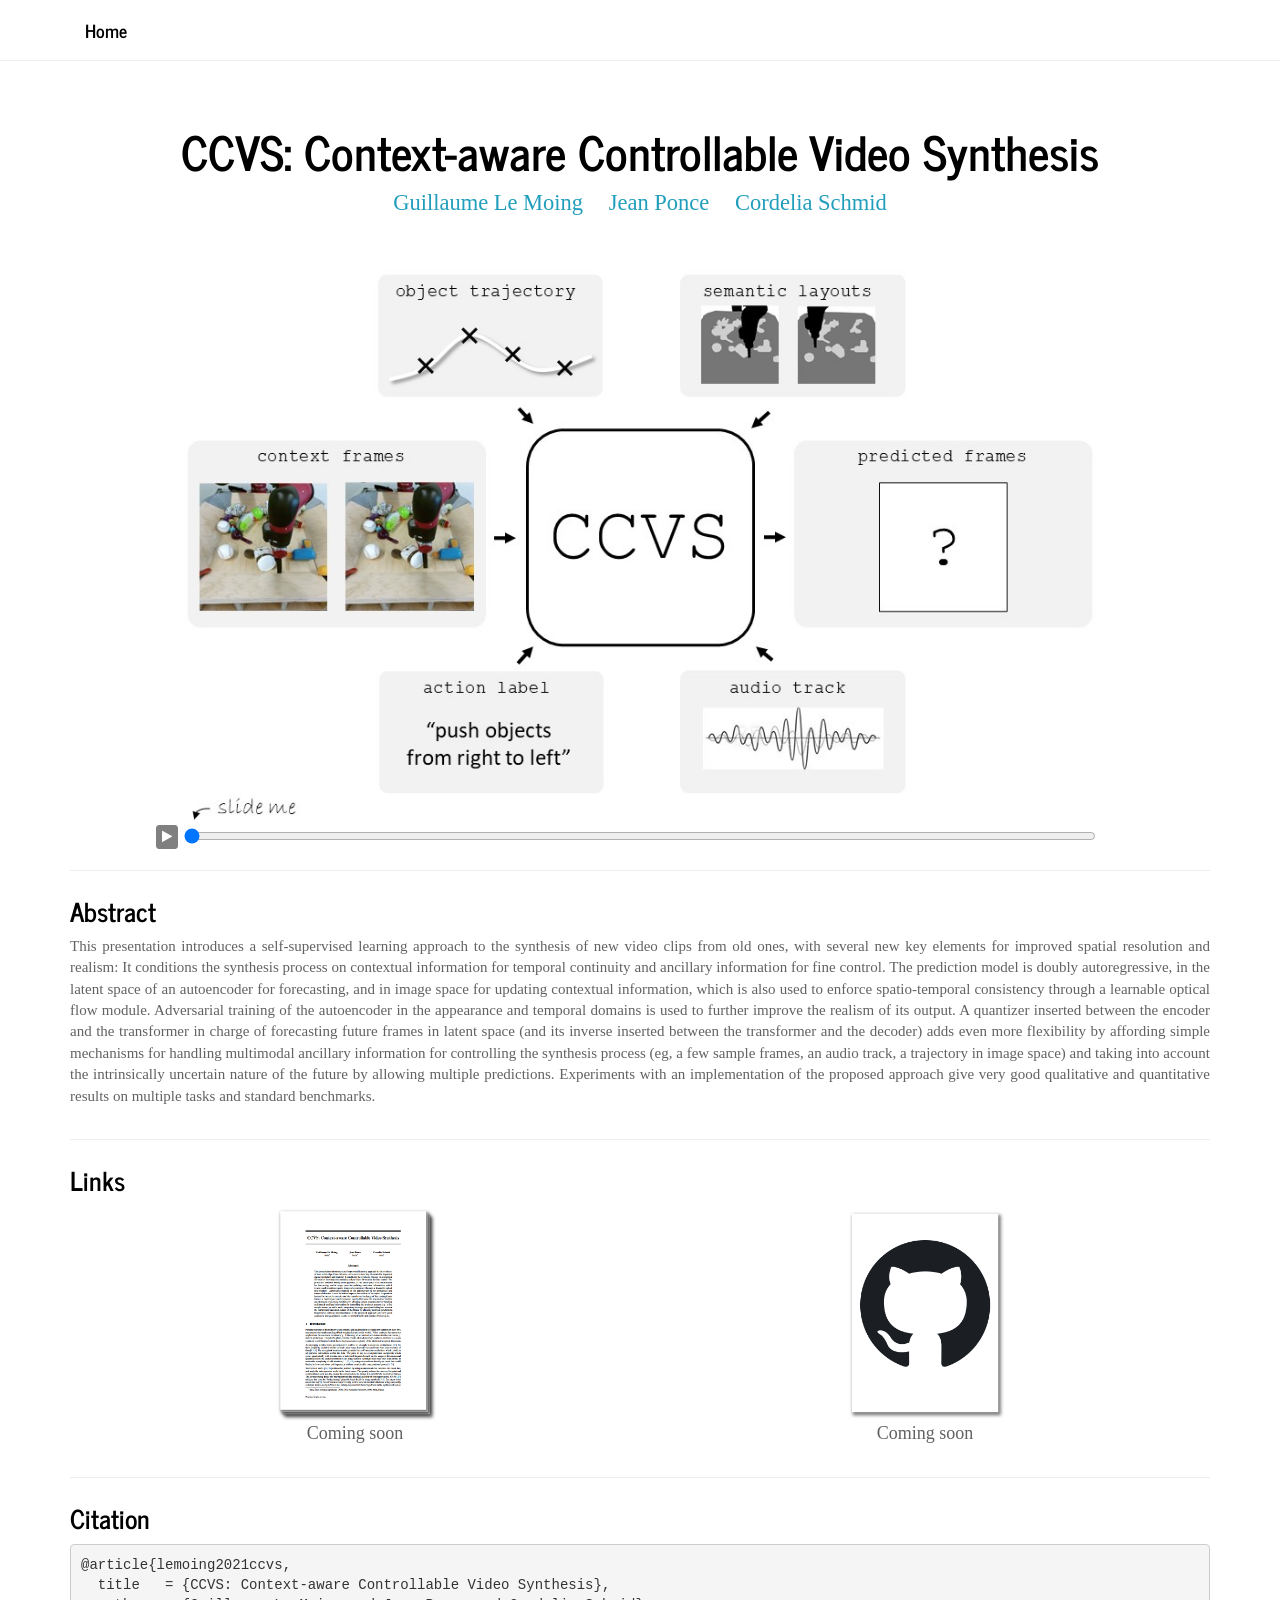
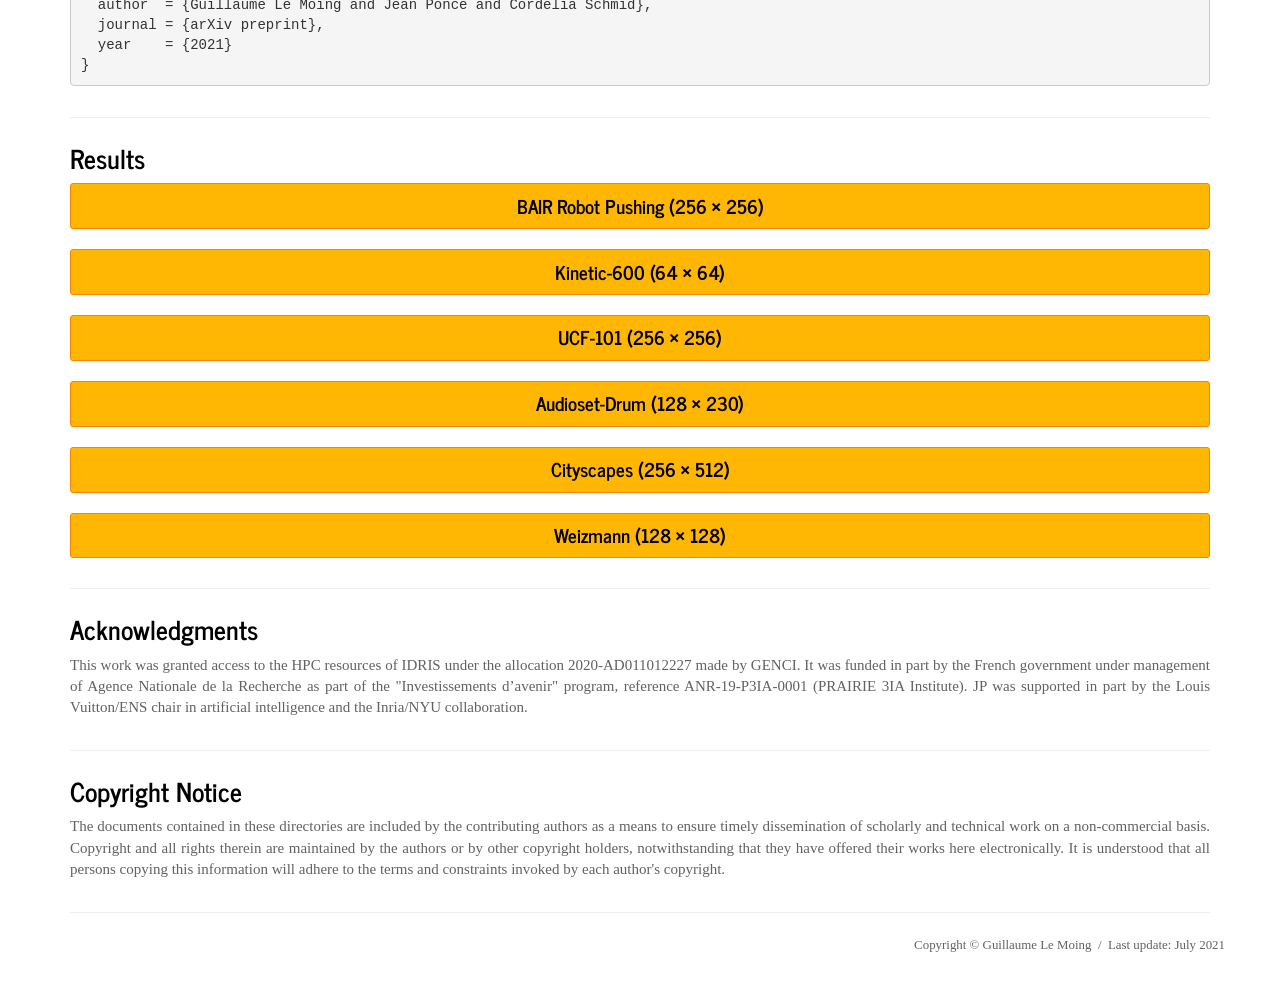
==== ccvs/index.html @ 3447d17c "ccvs release" ====
<!DOCTYPE html>
<html lang="en">
<head>
    <meta charset="utf-8">
    <meta name="viewport" content="width=device-width, initial-scale=1.0">
    <meta name="description" content="CCVS: Context-aware Controllable Video Synthesis">
    <meta name="author" content="WILLOW team">
    <title>CCVS: Context-aware Controllable Video Synthesis</title>

    <link rel='icon' href='../favicon.ico' type='image/x-icon'>
    <link href="../css/bootstrap.min.css" rel="stylesheet">
    <link rel="stylesheet" href="../assets/font-awesome-4.7.0/css/font-awesome.min.css"/>
</head>

<body>

<!-- Navigation bar -->
<div class="navbar navbar-default  navbar-fixed-top bg-info">
    <div class="container">
        <div class="navbar-header">

            <button class="navbar-toggle" type="button" data-toggle="collapse" data-target="#navbar-main">
                <span class="icon-bar"></span>
                <span class="icon-bar"></span>
                <span class="icon-bar"></span>
            </button>
        </div>
        <div class="navbar-collapse collapse" id="navbar-main">

            <ul class="nav navbar-nav navbar-left">
                <li><a href="../index.html">Home</a></li>
            </ul>
        </div>
    </div>
</div>

<div style="height:80px;"></div>
<div style="height:40px;"></div>

<!-- CONTENTS -->
<div class="container">

    <div class="row">
        <div class="col-md-12">
            <h1><p style="text-align:center; font-size: 1.2em; margin-bottom: 10px;">CCVS: Context-aware Controllable Video Synthesis</p></h1>
        </div>
    </div>

    <div class="text-center" style="font-size: 1.5em; margin-bottom: 60px;">
        <div class="col-md-12">
            <a href="https://16lemoing.github.io" style="margin-right: 20px;">Guillaume Le Moing</a>
            <a href="https://www.di.ens.fr/~ponce" style="margin-right: 20px;">Jean Ponce</a>
            <a href="https://thoth.inrialpes.fr/~schmid">Cordelia Schmid</a>
        </div>
    </div>

    <img style='width: 80%; margin-left: auto; margin-right: auto; object-fit: contain; display: block;' src="../content/media/ccvs/slider/slide1.JPG" id="framework" alt="framework">

    <div style='width: 10%; float:left;'>
        <button style='margin-left: 75%;' type="button" class="btn btn-success btn-xs" onclick='buttonPlayPress()'>
            <i class="fa fa-play" id="buttonPlay"></i>
        </button>
    </div>
    <div class="slidecontainer" style='width: 80%; float:left; margin-top: 3px;'>
        <input type="range" min="1" max="25" value="1" class="slider" id="frameworkRange">
    </div>
    <div style="clear: both;"></div>


    <hr>

    <div class="row" style="padding-top:60px; margin-top:-60px;">
        <div class="col-md-12">
            <h3>Abstract</h3>
            <p style="text-align: justify;">
                This presentation introduces a self-supervised learning approach to the synthesis of new video clips from old ones, with several new key
                elements for improved spatial resolution and realism: It conditions the synthesis process on contextual information for temporal continuity and
                ancillary information for fine control. The prediction model is doubly autoregressive, in the latent space of an autoencoder for forecasting,
                and in image space for updating contextual information, which is also used to enforce spatio-temporal consistency through a learnable optical
                flow module. Adversarial training of the autoencoder in the appearance and temporal domains is used to further improve the realism of its
                output. A quantizer inserted between the encoder and the transformer in charge of forecasting future frames in latent space (and its inverse
                inserted between the transformer and the decoder) adds even more flexibility by affording simple mechanisms for handling multimodal ancillary
                information for controlling the synthesis process (eg, a few sample frames, an audio track, a trajectory in image space) and taking into account
                the intrinsically uncertain nature of the future by allowing multiple predictions. Experiments with an implementation of the proposed approach
                give very good qualitative and quantitative results on multiple tasks and standard benchmarks.
            </p>
        </div>
    </div>

    <hr>

    <div class="row" style="padding-top:60px; margin-top:-60px;">
        <div class="col-md-12">
            <h3>Links</h3>
            <div class="col-md-6">
                <img style='width: 30%; object-fit: contain; display: block; margin-left: auto; margin-right: auto;' src="../content/media/ccvs/arxiv21_pdf.png"
                     alt="pdf">
<!--                <p style="text-align:center; font-size: 1.2em; margin-bottom: 10px;"><a href="https://arxiv.org/abs/">ArXiv preprint</a></p>-->
                <p style="text-align:center; font-size: 1.2em; margin-bottom: 10px;">Coming soon</p>
            </div>
            <div class="col-md-6">
                <img style='width: 30%; object-fit: contain; display: block; margin-left: auto; margin-right: auto;' src="../content/media/code.png" alt="code">
<!--                <p style="text-align:center; font-size: 1.2em; margin-bottom: 10px;"><a href="https://github.com/16lemoing/ccvs">Code</a></p>-->
                <p style="text-align:center; font-size: 1.2em; margin-bottom: 10px;">Coming soon</p>
            </div>
        </div>
    </div>

    <hr>

    <div class="row" style="padding-top:60px; margin-top:-60px;">
        <div class="col-md-12">
            <h3>Citation</h3>
            <pre><tt>@article{lemoing2021ccvs,
  title &nbsp&nbsp= {CCVS: Context-aware Controllable Video Synthesis},
  author  = {Guillaume Le Moing and Jean Ponce and Cordelia Schmid},
  journal = {arXiv preprint},
  year &nbsp&nbsp&nbsp= {2021}
}</tt></pre>
        </div>
    </div>

    <hr>

    <div class="row" style="padding-top:60px; margin-top:-60px;">
        <div class="col-md-12">
            <h3>Results</h3>

            <button type="button" style="width: 100%; margin-bottom:20px" class="btn btn-primary btn-xs" data-toggle="collapse" data-target="#dataset1">
                <h4 style="text-align:center">BAIR Robot Pushing (256 × 256)</h4>
            </button>

            <div id="dataset1" class="collapse">
                <div class="content-box">
                    <h4 style="margin-top:0px;">Future video prediction</h4>
                    <p style="font-style: italic;">16-frame video with the start frame taken from a real video</p>
                    <p style="margin-bottom:0px;">Real start frame</p>
                    <img style='width: 11.75%; object-fit: contain;' src="../content/media/ccvs/mp4/bair_pred/vid_0.png" alt="input 0">
                    <img style='width: 11.75%; object-fit: contain;' src="../content/media/ccvs/mp4/bair_pred/vid_1.png" alt="input 1">
                    <img style='width: 11.75%; object-fit: contain;' src="../content/media/ccvs/mp4/bair_pred/vid_2.png" alt="input 2">
                    <img style='width: 11.75%; object-fit: contain;' src="../content/media/ccvs/mp4/bair_pred/vid_3.png" alt="input 3">
                    <img style='width: 11.75%; object-fit: contain;' src="../content/media/ccvs/mp4/bair_pred/vid_4.png" alt="input 4">
                    <img style='width: 11.75%; object-fit: contain;' src="../content/media/ccvs/mp4/bair_pred/vid_5.png" alt="input 5">
                    <img style='width: 11.75%; object-fit: contain;' src="../content/media/ccvs/mp4/bair_pred/vid_6.png" alt="input 6">
                    <img style='width: 11.75%; object-fit: contain;' src="../content/media/ccvs/mp4/bair_pred/vid_7.png" alt="input 7">
                    <p style="margin-top:10px; margin-bottom:0px;">Synthetic video</p>
                    <video muted controls style='width: 11.75%;' autoplay loop playsinline>
                        <source src="../content/media/ccvs/mp4/bair_pred/vid_0.mp4" type="video/mp4">
                        Your browser does not support the video tag.
                    </video>
                    <video muted controls style='width: 11.75%;' autoplay loop playsinline>
                        <source src="../content/media/ccvs/mp4/bair_pred/vid_1.mp4" type="video/mp4">
                        Your browser does not support the video tag.
                    </video>
                    <video muted controls style='width: 11.75%;' autoplay loop playsinline>
                        <source src="../content/media/ccvs/mp4/bair_pred/vid_2.mp4" type="video/mp4">
                        Your browser does not support the video tag.
                    </video>
                    <video muted controls style='width: 11.75%;' autoplay loop playsinline>
                        <source src="../content/media/ccvs/mp4/bair_pred/vid_3.mp4" type="video/mp4">
                        Your browser does not support the video tag.
                    </video>
                    <video muted controls style='width: 11.75%;' autoplay loop playsinline>
                        <source src="../content/media/ccvs/mp4/bair_pred/vid_4.mp4" type="video/mp4">
                        Your browser does not support the video tag.
                    </video>
                    <video muted controls style='width: 11.75%;' autoplay loop playsinline>
                        <source src="../content/media/ccvs/mp4/bair_pred/vid_5.mp4" type="video/mp4">
                        Your browser does not support the video tag.
                    </video>
                    <video muted controls style='width: 11.75%;' autoplay loop playsinline>
                        <source src="../content/media/ccvs/mp4/bair_pred/vid_6.mp4" type="video/mp4">
                        Your browser does not support the video tag.
                    </video>
                    <video muted controls style='width: 11.75%;' autoplay loop playsinline>
                        <source src="../content/media/ccvs/mp4/bair_pred/vid_7.mp4" type="video/mp4">
                        Your browser does not support the video tag.
                    </video>
                </div>

                <div class="content-box">
                    <h4 style="margin-top:0px;">Point-to-point video synthesis</h4>
                    <p style="font-style: italic;">16-frame video with the start & end frames taken from a real video</p>
                    <p style="margin-bottom:0px;">Real start frame</p>
                    <img style='width: 11.75%; object-fit: contain;' src="../content/media/ccvs/mp4/bair_p2p/vid_0a.png" alt="input 0">
                    <img style='width: 11.75%; object-fit: contain;' src="../content/media/ccvs/mp4/bair_p2p/vid_1a.png" alt="input 1">
                    <img style='width: 11.75%; object-fit: contain;' src="../content/media/ccvs/mp4/bair_p2p/vid_2a.png" alt="input 2">
                    <img style='width: 11.75%; object-fit: contain;' src="../content/media/ccvs/mp4/bair_p2p/vid_3a.png" alt="input 3">
                    <img style='width: 11.75%; object-fit: contain;' src="../content/media/ccvs/mp4/bair_p2p/vid_4a.png" alt="input 4">
                    <img style='width: 11.75%; object-fit: contain;' src="../content/media/ccvs/mp4/bair_p2p/vid_5a.png" alt="input 5">
                    <img style='width: 11.75%; object-fit: contain;' src="../content/media/ccvs/mp4/bair_p2p/vid_6a.png" alt="input 6">
                    <img style='width: 11.75%; object-fit: contain;' src="../content/media/ccvs/mp4/bair_p2p/vid_7a.png" alt="input 7">
                    <p style="margin-top:10px; margin-bottom:0px;">Synthetic video</p>
                    <video muted controls style='width: 11.75%;' autoplay loop playsinline>
                        <source src="../content/media/ccvs/mp4/bair_p2p/vid_0.mp4" type="video/mp4">
                        Your browser does not support the video tag.
                    </video>
                    <video muted controls style='width: 11.75%;' autoplay loop playsinline>
                        <source src="../content/media/ccvs/mp4/bair_p2p/vid_1.mp4" type="video/mp4">
                        Your browser does not support the video tag.
                    </video>
                    <video muted controls style='width: 11.75%;' autoplay loop playsinline>
                        <source src="../content/media/ccvs/mp4/bair_p2p/vid_2.mp4" type="video/mp4">
                        Your browser does not support the video tag.
                    </video>
                    <video muted controls style='width: 11.75%;' autoplay loop playsinline>
                        <source src="../content/media/ccvs/mp4/bair_p2p/vid_3.mp4" type="video/mp4">
                        Your browser does not support the video tag.
                    </video>
                    <video muted controls style='width: 11.75%;' autoplay loop playsinline>
                        <source src="../content/media/ccvs/mp4/bair_p2p/vid_4.mp4" type="video/mp4">
                        Your browser does not support the video tag.
                    </video>
                    <video muted controls style='width: 11.75%;' autoplay loop playsinline>
                        <source src="../content/media/ccvs/mp4/bair_p2p/vid_5.mp4" type="video/mp4">
                        Your browser does not support the video tag.
                    </video>
                    <video muted controls style='width: 11.75%;' autoplay loop playsinline>
                        <source src="../content/media/ccvs/mp4/bair_p2p/vid_6.mp4" type="video/mp4">
                        Your browser does not support the video tag.
                    </video>
                    <video muted controls style='width: 11.75%;' autoplay loop playsinline>
                        <source src="../content/media/ccvs/mp4/bair_p2p/vid_7.mp4" type="video/mp4">
                        Your browser does not support the video tag.
                    </video>
                    <p style="margin-bottom:0px;">Real end frame</p>
                    <img style='width: 11.75%; object-fit: contain;' src="../content/media/ccvs/mp4/bair_p2p/vid_0b.png" alt="input 0">
                    <img style='width: 11.75%; object-fit: contain;' src="../content/media/ccvs/mp4/bair_p2p/vid_1b.png" alt="input 1">
                    <img style='width: 11.75%; object-fit: contain;' src="../content/media/ccvs/mp4/bair_p2p/vid_2b.png" alt="input 2">
                    <img style='width: 11.75%; object-fit: contain;' src="../content/media/ccvs/mp4/bair_p2p/vid_3b.png" alt="input 3">
                    <img style='width: 11.75%; object-fit: contain;' src="../content/media/ccvs/mp4/bair_p2p/vid_4b.png" alt="input 4">
                    <img style='width: 11.75%; object-fit: contain;' src="../content/media/ccvs/mp4/bair_p2p/vid_5b.png" alt="input 5">
                    <img style='width: 11.75%; object-fit: contain;' src="../content/media/ccvs/mp4/bair_p2p/vid_6b.png" alt="input 6">
                    <img style='width: 11.75%; object-fit: contain;' src="../content/media/ccvs/mp4/bair_p2p/vid_7b.png" alt="input 7">
                </div>

                <div class="content-box">
                    <h4 style="margin-top:0px;">State-conditioned video synthesis</h4>
                    <p style="font-style: italic;">16-frame video with the start frame & robotic arm trajectory taken from a real video</p>
                    <p style="margin-bottom:0px;">Real start frame</p>
                    <img style='width: 11.75%; object-fit: contain;' src="../content/media/ccvs/mp4/bair_state/vid_0.png" alt="input 0">
                    <img style='width: 11.75%; object-fit: contain;' src="../content/media/ccvs/mp4/bair_state/vid_1.png" alt="input 1">
                    <img style='width: 11.75%; object-fit: contain;' src="../content/media/ccvs/mp4/bair_state/vid_2.png" alt="input 2">
                    <img style='width: 11.75%; object-fit: contain;' src="../content/media/ccvs/mp4/bair_state/vid_3.png" alt="input 3">
                    <img style='width: 11.75%; object-fit: contain;' src="../content/media/ccvs/mp4/bair_state/vid_4.png" alt="input 4">
                    <img style='width: 11.75%; object-fit: contain;' src="../content/media/ccvs/mp4/bair_state/vid_5.png" alt="input 5">
                    <img style='width: 11.75%; object-fit: contain;' src="../content/media/ccvs/mp4/bair_state/vid_6.png" alt="input 6">
                    <img style='width: 11.75%; object-fit: contain;' src="../content/media/ccvs/mp4/bair_state/vid_7.png" alt="input 7">
                    <p style="margin-top:10px; margin-bottom:0px;">Synthetic video + target real trajectory (white cross, best viewed by playing individual
                        videos
                        in fullscreen mode)</p>
                    <video muted controls style='width: 11.75%;' autoplay loop playsinline>
                        <source src="../content/media/ccvs/mp4/bair_state/vid_0.mp4" type="video/mp4">
                        Your browser does not support the video tag.
                    </video>
                    <video muted controls style='width: 11.75%;' autoplay loop playsinline>
                        <source src="../content/media/ccvs/mp4/bair_state/vid_1.mp4" type="video/mp4">
                        Your browser does not support the video tag.
                    </video>
                    <video muted controls style='width: 11.75%;' autoplay loop playsinline>
                        <source src="../content/media/ccvs/mp4/bair_state/vid_2.mp4" type="video/mp4">
                        Your browser does not support the video tag.
                    </video>
                    <video muted controls style='width: 11.75%;' autoplay loop playsinline>
                        <source src="../content/media/ccvs/mp4/bair_state/vid_3.mp4" type="video/mp4">
                        Your browser does not support the video tag.
                    </video>
                    <video muted controls style='width: 11.75%;' autoplay loop playsinline>
                        <source src="../content/media/ccvs/mp4/bair_state/vid_4.mp4" type="video/mp4">
                        Your browser does not support the video tag.
                    </video>
                    <video muted controls style='width: 11.75%;' autoplay loop playsinline>
                        <source src="../content/media/ccvs/mp4/bair_state/vid_5.mp4" type="video/mp4">
                        Your browser does not support the video tag.
                    </video>
                    <video muted controls style='width: 11.75%;' autoplay loop playsinline>
                        <source src="../content/media/ccvs/mp4/bair_state/vid_6.mp4" type="video/mp4">
                        Your browser does not support the video tag.
                    </video>
                    <video muted controls style='width: 11.75%;' autoplay loop playsinline>
                        <source src="../content/media/ccvs/mp4/bair_state/vid_7.mp4" type="video/mp4">
                        Your browser does not support the video tag.
                    </video>
                </div>

                <div class="content-box">
                    <h4 style="margin-top:0px;">Unconditional video synthesis</h4>
                    <p style="font-style: italic;">16-frame video using start token to launch the synthesis process</p>
                    <p style="margin-top:10px; margin-bottom:0px;">Synthetic video</p>
                    <video muted controls style='width: 11.75%;' autoplay loop playsinline>
                        <source src="../content/media/ccvs/mp4/bair_unc/vid_0.mp4" type="video/mp4">
                        Your browser does not support the video tag.
                    </video>
                    <video muted controls style='width: 11.75%;' autoplay loop playsinline>
                        <source src="../content/media/ccvs/mp4/bair_unc/vid_1.mp4" type="video/mp4">
                        Your browser does not support the video tag.
                    </video>
                    <video muted controls style='width: 11.75%;' autoplay loop playsinline>
                        <source src="../content/media/ccvs/mp4/bair_unc/vid_2.mp4" type="video/mp4">
                        Your browser does not support the video tag.
                    </video>
                    <video muted controls style='width: 11.75%;' autoplay loop playsinline>
                        <source src="../content/media/ccvs/mp4/bair_unc/vid_3.mp4" type="video/mp4">
                        Your browser does not support the video tag.
                    </video>
                    <video muted controls style='width: 11.75%;' autoplay loop playsinline>
                        <source src="../content/media/ccvs/mp4/bair_unc/vid_4.mp4" type="video/mp4">
                        Your browser does not support the video tag.
                    </video>
                    <video muted controls style='width: 11.75%;' autoplay loop playsinline>
                        <source src="../content/media/ccvs/mp4/bair_unc/vid_5.mp4" type="video/mp4">
                        Your browser does not support the video tag.
                    </video>
                    <video muted controls style='width: 11.75%;' autoplay loop playsinline>
                        <source src="../content/media/ccvs/mp4/bair_unc/vid_6.mp4" type="video/mp4">
                        Your browser does not support the video tag.
                    </video>
                    <video muted controls style='width: 11.75%;' autoplay loop playsinline>
                        <source src="../content/media/ccvs/mp4/bair_unc/vid_7.mp4" type="video/mp4">
                        Your browser does not support the video tag.
                    </video>

                    <p style="font-style: italic; margin-top:10px;">16-frame video using StyleGAN2 to synthesize the start frame</p>
                    <p style="margin-top:10px; margin-bottom:0px;">Synthetic video</p>
                    <video muted controls style='width: 11.75%;' autoplay loop playsinline>
                        <source src="../content/media/ccvs/mp4/bair_style/vid_0.mp4" type="video/mp4">
                        Your browser does not support the video tag.
                    </video>
                    <video muted controls style='width: 11.75%;' autoplay loop playsinline>
                        <source src="../content/media/ccvs/mp4/bair_style/vid_1.mp4" type="video/mp4">
                        Your browser does not support the video tag.
                    </video>
                    <video muted controls style='width: 11.75%;' autoplay loop playsinline>
                        <source src="../content/media/ccvs/mp4/bair_style/vid_2.mp4" type="video/mp4">
                        Your browser does not support the video tag.
                    </video>
                    <video muted controls style='width: 11.75%;' autoplay loop playsinline>
                        <source src="../content/media/ccvs/mp4/bair_style/vid_3.mp4" type="video/mp4">
                        Your browser does not support the video tag.
                    </video>
                    <video muted controls style='width: 11.75%;' autoplay loop playsinline>
                        <source src="../content/media/ccvs/mp4/bair_style/vid_4.mp4" type="video/mp4">
                        Your browser does not support the video tag.
                    </video>
                    <video muted controls style='width: 11.75%;' autoplay loop playsinline>
                        <source src="../content/media/ccvs/mp4/bair_style/vid_5.mp4" type="video/mp4">
                        Your browser does not support the video tag.
                    </video>
                    <video muted controls style='width: 11.75%;' autoplay loop playsinline>
                        <source src="../content/media/ccvs/mp4/bair_style/vid_6.mp4" type="video/mp4">
                        Your browser does not support the video tag.
                    </video>
                    <video muted controls style='width: 11.75%;' autoplay loop playsinline>
                        <source src="../content/media/ccvs/mp4/bair_style/vid_7.mp4" type="video/mp4">
                        Your browser does not support the video tag.
                    </video>
                </div>
            </div>

            <button type="button" style="width: 100%; margin-bottom:20px" class="btn btn-primary btn-xs" data-toggle="collapse" data-target="#dataset2">
                <h4 style="text-align:center">Kinetic-600 (64 × 64)</h4>
            </button>

            <div id="dataset2" class="collapse">
                <div class="content-box">
                    <h4 style="margin-top:0px;">Future video prediction</h4>
                    <p style="font-style: italic;">16-frame video with 5 priming frames taken from a real video</p>

                    <p style="margin-bottom:0px;">Synthetic video showing sport motion</p>
                    <video muted controls style='width: 11.75%;' autoplay loop playsinline>
                        <source src="../content/media/ccvs/mp4/kinetics/vid_0.mp4" type="video/mp4">
                        Your browser does not support the video tag.
                    </video>
                    <video muted controls style='width: 11.75%;' autoplay loop playsinline>
                        <source src="../content/media/ccvs/mp4/kinetics/vid_1.mp4" type="video/mp4">
                        Your browser does not support the video tag.
                    </video>
                    <video muted controls style='width: 11.75%;' autoplay loop playsinline>
                        <source src="../content/media/ccvs/mp4/kinetics/vid_2.mp4" type="video/mp4">
                        Your browser does not support the video tag.
                    </video>
                    <video muted controls style='width: 11.75%;' autoplay loop playsinline>
                        <source src="../content/media/ccvs/mp4/kinetics/vid_3.mp4" type="video/mp4">
                        Your browser does not support the video tag.
                    </video>
                    <video muted controls style='width: 11.75%;' autoplay loop playsinline>
                        <source src="../content/media/ccvs/mp4/kinetics/vid_4.mp4" type="video/mp4">
                        Your browser does not support the video tag.
                    </video>
                    <video muted controls style='width: 11.75%;' autoplay loop playsinline>
                        <source src="../content/media/ccvs/mp4/kinetics/vid_5.mp4" type="video/mp4">
                        Your browser does not support the video tag.
                    </video>
                    <video muted controls style='width: 11.75%;' autoplay loop playsinline>
                        <source src="../content/media/ccvs/mp4/kinetics/vid_6.mp4" type="video/mp4">
                        Your browser does not support the video tag.
                    </video>
                    <video muted controls style='width: 11.75%;' autoplay loop playsinline>
                        <source src="../content/media/ccvs/mp4/kinetics/vid_7.mp4" type="video/mp4">
                        Your browser does not support the video tag.
                    </video>

                    <p style="margin-bottom:0px;">Synthetic video showing body motion</p>
                    <video muted controls style='width: 11.75%;' autoplay loop playsinline>
                        <source src="../content/media/ccvs/mp4/kinetics/vid_8.mp4" type="video/mp4">
                        Your browser does not support the video tag.
                    </video>
                    <video muted controls style='width: 11.75%;' autoplay loop playsinline>
                        <source src="../content/media/ccvs/mp4/kinetics/vid_9.mp4" type="video/mp4">
                        Your browser does not support the video tag.
                    </video>
                    <video muted controls style='width: 11.75%;' autoplay loop playsinline>
                        <source src="../content/media/ccvs/mp4/kinetics/vid_10.mp4" type="video/mp4">
                        Your browser does not support the video tag.
                    </video>
                    <video muted controls style='width: 11.75%;' autoplay loop playsinline>
                        <source src="../content/media/ccvs/mp4/kinetics/vid_11.mp4" type="video/mp4">
                        Your browser does not support the video tag.
                    </video>
                    <video muted controls style='width: 11.75%;' autoplay loop playsinline>
                        <source src="../content/media/ccvs/mp4/kinetics/vid_12.mp4" type="video/mp4">
                        Your browser does not support the video tag.
                    </video>
                    <video muted controls style='width: 11.75%;' autoplay loop playsinline>
                        <source src="../content/media/ccvs/mp4/kinetics/vid_13.mp4" type="video/mp4">
                        Your browser does not support the video tag.
                    </video>
                    <video muted controls style='width: 11.75%;' autoplay loop playsinline>
                        <source src="../content/media/ccvs/mp4/kinetics/vid_14.mp4" type="video/mp4">
                        Your browser does not support the video tag.
                    </video>
                    <video muted controls style='width: 11.75%;' autoplay loop playsinline>
                        <source src="../content/media/ccvs/mp4/kinetics/vid_15.mp4" type="video/mp4">
                        Your browser does not support the video tag.
                    </video>

                    <p style="margin-bottom:0px;">Synthetic video showing hand motion</p>
                    <video muted controls style='width: 11.75%;' autoplay loop playsinline>
                        <source src="../content/media/ccvs/mp4/kinetics/vid_16.mp4" type="video/mp4">
                        Your browser does not support the video tag.
                    </video>
                    <video muted controls style='width: 11.75%;' autoplay loop playsinline>
                        <source src="../content/media/ccvs/mp4/kinetics/vid_17.mp4" type="video/mp4">
                        Your browser does not support the video tag.
                    </video>
                    <video muted controls style='width: 11.75%;' autoplay loop playsinline>
                        <source src="../content/media/ccvs/mp4/kinetics/vid_18.mp4" type="video/mp4">
                        Your browser does not support the video tag.
                    </video>
                    <video muted controls style='width: 11.75%;' autoplay loop playsinline>
                        <source src="../content/media/ccvs/mp4/kinetics/vid_19.mp4" type="video/mp4">
                        Your browser does not support the video tag.
                    </video>
                    <video muted controls style='width: 11.75%;' autoplay loop playsinline>
                        <source src="../content/media/ccvs/mp4/kinetics/vid_20.mp4" type="video/mp4">
                        Your browser does not support the video tag.
                    </video>
                    <video muted controls style='width: 11.75%;' autoplay loop playsinline>
                        <source src="../content/media/ccvs/mp4/kinetics/vid_21.mp4" type="video/mp4">
                        Your browser does not support the video tag.
                    </video>
                    <video muted controls style='width: 11.75%;' autoplay loop playsinline>
                        <source src="../content/media/ccvs/mp4/kinetics/vid_22.mp4" type="video/mp4">
                        Your browser does not support the video tag.
                    </video>
                    <video muted controls style='width: 11.75%;' autoplay loop playsinline>
                        <source src="../content/media/ccvs/mp4/kinetics/vid_23.mp4" type="video/mp4">
                        Your browser does not support the video tag.
                    </video>

                    <p style="margin-bottom:0px;">Synthetic video showing camera motion</p>
                    <video muted controls style='width: 11.75%;' autoplay loop playsinline>
                        <source src="../content/media/ccvs/mp4/kinetics/vid_24.mp4" type="video/mp4">
                        Your browser does not support the video tag.
                    </video>
                    <video muted controls style='width: 11.75%;' autoplay loop playsinline>
                        <source src="../content/media/ccvs/mp4/kinetics/vid_25.mp4" type="video/mp4">
                        Your browser does not support the video tag.
                    </video>
                    <video muted controls style='width: 11.75%;' autoplay loop playsinline>
                        <source src="../content/media/ccvs/mp4/kinetics/vid_26.mp4" type="video/mp4">
                        Your browser does not support the video tag.
                    </video>
                    <video muted controls style='width: 11.75%;' autoplay loop playsinline>
                        <source src="../content/media/ccvs/mp4/kinetics/vid_27.mp4" type="video/mp4">
                        Your browser does not support the video tag.
                    </video>
                    <video muted controls style='width: 11.75%;' autoplay loop playsinline>
                        <source src="../content/media/ccvs/mp4/kinetics/vid_28.mp4" type="video/mp4">
                        Your browser does not support the video tag.
                    </video>
                    <video muted controls style='width: 11.75%;' autoplay loop playsinline>
                        <source src="../content/media/ccvs/mp4/kinetics/vid_29.mp4" type="video/mp4">
                        Your browser does not support the video tag.
                    </video>
                    <video muted controls style='width: 11.75%;' autoplay loop playsinline>
                        <source src="../content/media/ccvs/mp4/kinetics/vid_30.mp4" type="video/mp4">
                        Your browser does not support the video tag.
                    </video>
                    <video muted controls style='width: 11.75%;' autoplay loop playsinline>
                        <source src="../content/media/ccvs/mp4/kinetics/vid_31.mp4" type="video/mp4">
                        Your browser does not support the video tag.
                    </video>

                    <a target="_blank" rel="noopener noreferrer" href="https://drive.google.com/drive/folders/1drEvYT3JV7L5ZjK51j6qpTpjhEIdRnpQ?usp=sharing">
                        <button type="button" class="btn btn-default btn-xs">100 more random samples</button>
                    </a>
                </div>
            </div>

            <button type="button" style="width: 100%; margin-bottom:20px" class="btn btn-primary btn-xs" data-toggle="collapse" data-target="#dataset3">
                <h4 style="text-align:center">UCF-101 (256 × 256)</h4>
            </button>

            <div id="dataset3" class="collapse">
                <div class="content-box">
                    <h4 style="margin-top:0px;">Future video prediction</h4>
                    <p style="font-style: italic;">16-frame video with the start frame taken from a real video</p>

                    <p style="margin-bottom:0px;">Synthetic video</p>
                    <video muted controls style='width: 11.75%;' autoplay loop playsinline>
                        <source src="../content/media/ccvs/mp4/ucf101/vid_0.mp4" type="video/mp4">
                        Your browser does not support the video tag.
                    </video>
                    <video muted controls style='width: 11.75%;' autoplay loop playsinline>
                        <source src="../content/media/ccvs/mp4/ucf101/vid_1.mp4" type="video/mp4">
                        Your browser does not support the video tag.
                    </video>
                    <video muted controls style='width: 11.75%;' autoplay loop playsinline>
                        <source src="../content/media/ccvs/mp4/ucf101/vid_2.mp4" type="video/mp4">
                        Your browser does not support the video tag.
                    </video>
                    <video muted controls style='width: 11.75%;' autoplay loop playsinline>
                        <source src="../content/media/ccvs/mp4/ucf101/vid_3.mp4" type="video/mp4">
                        Your browser does not support the video tag.
                    </video>
                    <video muted controls style='width: 11.75%;' autoplay loop playsinline>
                        <source src="../content/media/ccvs/mp4/ucf101/vid_4.mp4" type="video/mp4">
                        Your browser does not support the video tag.
                    </video>
                    <video muted controls style='width: 11.75%;' autoplay loop playsinline>
                        <source src="../content/media/ccvs/mp4/ucf101/vid_5.mp4" type="video/mp4">
                        Your browser does not support the video tag.
                    </video>
                    <video muted controls style='width: 11.75%;' autoplay loop playsinline>
                        <source src="../content/media/ccvs/mp4/ucf101/vid_6.mp4" type="video/mp4">
                        Your browser does not support the video tag.
                    </video>
                    <video muted controls style='width: 11.75%;' autoplay loop playsinline>
                        <source src="../content/media/ccvs/mp4/ucf101/vid_7.mp4" type="video/mp4">
                        Your browser does not support the video tag.
                    </video>
                    <video muted controls style='width: 11.75%;' autoplay loop playsinline>
                        <source src="../content/media/ccvs/mp4/ucf101/vid_8.mp4" type="video/mp4">
                        Your browser does not support the video tag.
                    </video>
                    <video muted controls style='width: 11.75%;' autoplay loop playsinline>
                        <source src="../content/media/ccvs/mp4/ucf101/vid_9.mp4" type="video/mp4">
                        Your browser does not support the video tag.
                    </video>
                    <video muted controls style='width: 11.75%;' autoplay loop playsinline>
                        <source src="../content/media/ccvs/mp4/ucf101/vid_10.mp4" type="video/mp4">
                        Your browser does not support the video tag.
                    </video>
                    <video muted controls style='width: 11.75%;' autoplay loop playsinline>
                        <source src="../content/media/ccvs/mp4/ucf101/vid_11.mp4" type="video/mp4">
                        Your browser does not support the video tag.
                    </video>
                    <video muted controls style='width: 11.75%;' autoplay loop playsinline>
                        <source src="../content/media/ccvs/mp4/ucf101/vid_12.mp4" type="video/mp4">
                        Your browser does not support the video tag.
                    </video>
                    <video muted controls style='width: 11.75%;' autoplay loop playsinline>
                        <source src="../content/media/ccvs/mp4/ucf101/vid_13.mp4" type="video/mp4">
                        Your browser does not support the video tag.
                    </video>
                    <video muted controls style='width: 11.75%;' autoplay loop playsinline>
                        <source src="../content/media/ccvs/mp4/ucf101/vid_14.mp4" type="video/mp4">
                        Your browser does not support the video tag.
                    </video>
                    <video muted controls style='width: 11.75%;' autoplay loop playsinline>
                        <source src="../content/media/ccvs/mp4/ucf101/vid_15.mp4" type="video/mp4">
                        Your browser does not support the video tag.
                    </video>

                    <a target="_blank" rel="noopener noreferrer" href="https://drive.google.com/drive/folders/132G2RgKdAa10d4EZc3ULzhavL7ww_Fgv?usp=sharing">
                        <button type="button" class="btn btn-default btn-xs">100 more random samples</button>
                    </a>
                </div>
            </div>

            <button type="button" style="width: 100%; margin-bottom:20px" class="btn btn-primary btn-xs" data-toggle="collapse" data-target="#dataset4">
                <h4 style="text-align:center">Audioset-Drum (128 × 230)</h4>
            </button>

            <div id="dataset4" class="collapse">
                <div class="content-box">
                    <h4 style="margin-top:0px;">Sound-conditioned video synthesis</h4>
                    <p style="font-style: italic;">90-frame video with 15 priming frames & corresponding audio track for all timesteps taken from a real video</p>
                    <p style="margin-top:10px; margin-bottom:0px;">Pair of real video (left) & synthetic one (right) with the original sound added on top</p>
                    <video controls style='width: 32%;' preload="none" poster="../content/media/ccvs/mp4/audioset/vid_0.png">
                        <source src="../content/media/ccvs/mp4/audioset/vid_0.mp4" type="video/mp4">
                        Your browser does not support the video tag.
                    </video>
                    <video controls style='width: 32%;' preload="none" poster="../content/media/ccvs/mp4/audioset/vid_1.png">
                        <source src="../content/media/ccvs/mp4/audioset/vid_1.mp4" type="video/mp4">
                        Your browser does not support the video tag.
                    </video>
                    <video controls style='width: 32%;' preload="none" poster="../content/media/ccvs/mp4/audioset/vid_2.png">
                        <source src="../content/media/ccvs/mp4/audioset/vid_2.mp4" type="video/mp4">
                        Your browser does not support the video tag.
                    </video>
                    <video controls style='width: 32%;' preload="none" poster="../content/media/ccvs/mp4/audioset/vid_3.png">
                        <source src="../content/media/ccvs/mp4/audioset/vid_3.mp4" type="video/mp4">
                        Your browser does not support the video tag.
                    </video>
                    <video controls style='width: 32%;' preload="none" poster="../content/media/ccvs/mp4/audioset/vid_4.png">
                        <source src="../content/media/ccvs/mp4/audioset/vid_4.mp4" type="video/mp4">
                        Your browser does not support the video tag.
                    </video>
                    <video controls style='width: 32%;' preload="none" poster="../content/media/ccvs/mp4/audioset/vid_5.png">
                        <source src="../content/media/ccvs/mp4/audioset/vid_5.mp4" type="video/mp4">
                        Your browser does not support the video tag.
                    </video>
                </div>
            </div>

            <button type="button" style="width: 100%; margin-bottom:20px" class="btn btn-primary btn-xs" data-toggle="collapse" data-target="#dataset5">
                <h4 style="text-align:center">Cityscapes (256 × 512)</h4>
            </button>

            <div id="dataset5" class="collapse">
                <div class="content-box">
                    <h4 style="margin-top:0px;">Layout-conditioned video synthesis</h4>
                    <p style="font-style: italic;">30-frame video with 3 priming frames & corresponding semantic layouts for all timesteps taken from a real
                        video</p>
                    <p style="margin-top:10px; margin-bottom:0px;">Combination of real video (left), real layout (middle) & synthetic video (right)</p>
                    <video muted controls style='width: 49%;' autoplay loop playsinline>
                        <source src="../content/media/ccvs/mp4/cityscapes/vid_0.mp4" type="video/mp4">
                        Your browser does not support the video tag.
                    </video>
                    <video muted controls style='width: 49%;' autoplay loop playsinline>
                        <source src="../content/media/ccvs/mp4/cityscapes/vid_1.mp4" type="video/mp4">
                        Your browser does not support the video tag.
                    </video>
                    <video muted controls style='width: 49%;' autoplay loop playsinline>
                        <source src="../content/media/ccvs/mp4/cityscapes/vid_2.mp4" type="video/mp4">
                        Your browser does not support the video tag.
                    </video>
                    <video muted controls style='width: 49%;' autoplay loop playsinline>
                        <source src="../content/media/ccvs/mp4/cityscapes/vid_3.mp4" type="video/mp4">
                        Your browser does not support the video tag.
                    </video>
                    <video muted controls style='width: 49%;' autoplay loop playsinline>
                        <source src="../content/media/ccvs/mp4/cityscapes/vid_4.mp4" type="video/mp4">
                        Your browser does not support the video tag.
                    </video>
                    <video muted controls style='width: 49%;' autoplay loop playsinline>
                        <source src="../content/media/ccvs/mp4/cityscapes/vid_5.mp4" type="video/mp4">
                        Your browser does not support the video tag.
                    </video>
                </div>
            </div>

            <button type="button" style="width: 100%; margin-bottom:20px" class="btn btn-primary btn-xs" data-toggle="collapse" data-target="#dataset6">
                <h4 style="text-align:center">Weizmann (128 × 128)</h4>
            </button>

            <div id="dataset6" class="collapse">
                <div class="content-box">
                    <h4 style="margin-top:0px;">Class-conditioned video synthesis</h4>
                    <p style="font-style: italic;">64-frame video corresponding to a given action label</p>
                    <div style="margin-bottom:0px; width: 11.75%; float: left;">Action label</div>
                    <div style="margin-bottom:0px; width: 80%; float: left;">Synthetic video</div>

                    <div class="text-box" style="margin-bottom:0px;">bend</div>
                    <video muted controls style='width: 11.75%;' autoplay loop playsinline>
                        <source src="../content/media/ccvs/mp4/weizmann/bend/vid_0.mp4" type="video/mp4">
                        Your browser does not support the video tag.
                    </video>
                    <video muted controls style='width: 11.75%;' autoplay loop playsinline>
                        <source src="../content/media/ccvs/mp4/weizmann/bend/vid_1.mp4" type="video/mp4">
                        Your browser does not support the video tag.
                    </video>
                    <video muted controls style='width: 11.75%;' autoplay loop playsinline>
                        <source src="../content/media/ccvs/mp4/weizmann/bend/vid_2.mp4" type="video/mp4">
                        Your browser does not support the video tag.
                    </video>
                    <video muted controls style='width: 11.75%;' autoplay loop playsinline>
                        <source src="../content/media/ccvs/mp4/weizmann/bend/vid_3.mp4" type="video/mp4">
                        Your browser does not support the video tag.
                    </video>
                    <video muted controls style='width: 11.75%;' autoplay loop playsinline>
                        <source src="../content/media/ccvs/mp4/weizmann/bend/vid_4.mp4" type="video/mp4">
                        Your browser does not support the video tag.
                    </video>
                    <video muted controls style='width: 11.75%;' autoplay loop playsinline>
                        <source src="../content/media/ccvs/mp4/weizmann/bend/vid_5.mp4" type="video/mp4">
                        Your browser does not support the video tag.
                    </video>
                    <video muted controls style='width: 11.75%;' autoplay loop playsinline>
                        <source src="../content/media/ccvs/mp4/weizmann/bend/vid_6.mp4" type="video/mp4">
                        Your browser does not support the video tag.
                    </video>

                    <div class="text-box" style="margin-bottom:0px;">jack</div>
                    <video muted controls style='width: 11.75%;' autoplay loop playsinline>
                        <source src="../content/media/ccvs/mp4/weizmann/jack/vid_0.mp4" type="video/mp4">
                        Your browser does not support the video tag.
                    </video>
                    <video muted controls style='width: 11.75%;' autoplay loop playsinline>
                        <source src="../content/media/ccvs/mp4/weizmann/jack/vid_1.mp4" type="video/mp4">
                        Your browser does not support the video tag.
                    </video>
                    <video muted controls style='width: 11.75%;' autoplay loop playsinline>
                        <source src="../content/media/ccvs/mp4/weizmann/jack/vid_2.mp4" type="video/mp4">
                        Your browser does not support the video tag.
                    </video>
                    <video muted controls style='width: 11.75%;' autoplay loop playsinline>
                        <source src="../content/media/ccvs/mp4/weizmann/jack/vid_3.mp4" type="video/mp4">
                        Your browser does not support the video tag.
                    </video>
                    <video muted controls style='width: 11.75%;' autoplay loop playsinline>
                        <source src="../content/media/ccvs/mp4/weizmann/jack/vid_4.mp4" type="video/mp4">
                        Your browser does not support the video tag.
                    </video>
                    <video muted controls style='width: 11.75%;' autoplay loop playsinline>
                        <source src="../content/media/ccvs/mp4/weizmann/jack/vid_5.mp4" type="video/mp4">
                        Your browser does not support the video tag.
                    </video>
                    <video muted controls style='width: 11.75%;' autoplay loop playsinline>
                        <source src="../content/media/ccvs/mp4/weizmann/jack/vid_6.mp4" type="video/mp4">
                        Your browser does not support the video tag.
                    </video>

                    <div class="text-box" style="margin-bottom:0px;">jump</div>
                    <video muted controls style='width: 11.75%;' autoplay loop playsinline>
                        <source src="../content/media/ccvs/mp4/weizmann/jump/vid_0.mp4" type="video/mp4">
                        Your browser does not support the video tag.
                    </video>
                    <video muted controls style='width: 11.75%;' autoplay loop playsinline>
                        <source src="../content/media/ccvs/mp4/weizmann/jump/vid_1.mp4" type="video/mp4">
                        Your browser does not support the video tag.
                    </video>
                    <video muted controls style='width: 11.75%;' autoplay loop playsinline>
                        <source src="../content/media/ccvs/mp4/weizmann/jump/vid_2.mp4" type="video/mp4">
                        Your browser does not support the video tag.
                    </video>
                    <video muted controls style='width: 11.75%;' autoplay loop playsinline>
                        <source src="../content/media/ccvs/mp4/weizmann/jump/vid_3.mp4" type="video/mp4">
                        Your browser does not support the video tag.
                    </video>
                    <video muted controls style='width: 11.75%;' autoplay loop playsinline>
                        <source src="../content/media/ccvs/mp4/weizmann/jump/vid_4.mp4" type="video/mp4">
                        Your browser does not support the video tag.
                    </video>
                    <video muted controls style='width: 11.75%;' autoplay loop playsinline>
                        <source src="../content/media/ccvs/mp4/weizmann/jump/vid_5.mp4" type="video/mp4">
                        Your browser does not support the video tag.
                    </video>
                    <video muted controls style='width: 11.75%;' autoplay loop playsinline>
                        <source src="../content/media/ccvs/mp4/weizmann/jump/vid_6.mp4" type="video/mp4">
                        Your browser does not support the video tag.
                    </video>

                    <div class="text-box" style="margin-bottom:0px;">pjump</div>
                    <video muted controls style='width: 11.75%;' autoplay loop playsinline>
                        <source src="../content/media/ccvs/mp4/weizmann/pjump/vid_0.mp4" type="video/mp4">
                        Your browser does not support the video tag.
                    </video>
                    <video muted controls style='width: 11.75%;' autoplay loop playsinline>
                        <source src="../content/media/ccvs/mp4/weizmann/pjump/vid_1.mp4" type="video/mp4">
                        Your browser does not support the video tag.
                    </video>
                    <video muted controls style='width: 11.75%;' autoplay loop playsinline>
                        <source src="../content/media/ccvs/mp4/weizmann/pjump/vid_2.mp4" type="video/mp4">
                        Your browser does not support the video tag.
                    </video>
                    <video muted controls style='width: 11.75%;' autoplay loop playsinline>
                        <source src="../content/media/ccvs/mp4/weizmann/pjump/vid_3.mp4" type="video/mp4">
                        Your browser does not support the video tag.
                    </video>
                    <video muted controls style='width: 11.75%;' autoplay loop playsinline>
                        <source src="../content/media/ccvs/mp4/weizmann/pjump/vid_4.mp4" type="video/mp4">
                        Your browser does not support the video tag.
                    </video>
                    <video muted controls style='width: 11.75%;' autoplay loop playsinline>
                        <source src="../content/media/ccvs/mp4/weizmann/pjump/vid_5.mp4" type="video/mp4">
                        Your browser does not support the video tag.
                    </video>
                    <video muted controls style='width: 11.75%;' autoplay loop playsinline>
                        <source src="../content/media/ccvs/mp4/weizmann/pjump/vid_6.mp4" type="video/mp4">
                        Your browser does not support the video tag.
                    </video>

                    <div class="text-box" style="margin-bottom:0px;">run</div>
                    <video muted controls style='width: 11.75%;' autoplay loop playsinline>
                        <source src="../content/media/ccvs/mp4/weizmann/run/vid_0.mp4" type="video/mp4">
                        Your browser does not support the video tag.
                    </video>
                    <video muted controls style='width: 11.75%;' autoplay loop playsinline>
                        <source src="../content/media/ccvs/mp4/weizmann/run/vid_1.mp4" type="video/mp4">
                        Your browser does not support the video tag.
                    </video>
                    <video muted controls style='width: 11.75%;' autoplay loop playsinline>
                        <source src="../content/media/ccvs/mp4/weizmann/run/vid_2.mp4" type="video/mp4">
                        Your browser does not support the video tag.
                    </video>
                    <video muted controls style='width: 11.75%;' autoplay loop playsinline>
                        <source src="../content/media/ccvs/mp4/weizmann/run/vid_3.mp4" type="video/mp4">
                        Your browser does not support the video tag.
                    </video>
                    <video muted controls style='width: 11.75%;' autoplay loop playsinline>
                        <source src="../content/media/ccvs/mp4/weizmann/run/vid_4.mp4" type="video/mp4">
                        Your browser does not support the video tag.
                    </video>
                    <video muted controls style='width: 11.75%;' autoplay loop playsinline>
                        <source src="../content/media/ccvs/mp4/weizmann/run/vid_5.mp4" type="video/mp4">
                        Your browser does not support the video tag.
                    </video>
                    <video muted controls style='width: 11.75%;' autoplay loop playsinline>
                        <source src="../content/media/ccvs/mp4/weizmann/run/vid_6.mp4" type="video/mp4">
                        Your browser does not support the video tag.
                    </video>

                    <div class="text-box" style="margin-bottom:0px;">side</div>
                    <video muted controls style='width: 11.75%;' autoplay loop playsinline>
                        <source src="../content/media/ccvs/mp4/weizmann/side/vid_0.mp4" type="video/mp4">
                        Your browser does not support the video tag.
                    </video>
                    <video muted controls style='width: 11.75%;' autoplay loop playsinline>
                        <source src="../content/media/ccvs/mp4/weizmann/side/vid_1.mp4" type="video/mp4">
                        Your browser does not support the video tag.
                    </video>
                    <video muted controls style='width: 11.75%;' autoplay loop playsinline>
                        <source src="../content/media/ccvs/mp4/weizmann/side/vid_2.mp4" type="video/mp4">
                        Your browser does not support the video tag.
                    </video>
                    <video muted controls style='width: 11.75%;' autoplay loop playsinline>
                        <source src="../content/media/ccvs/mp4/weizmann/side/vid_3.mp4" type="video/mp4">
                        Your browser does not support the video tag.
                    </video>
                    <video muted controls style='width: 11.75%;' autoplay loop playsinline>
                        <source src="../content/media/ccvs/mp4/weizmann/side/vid_4.mp4" type="video/mp4">
                        Your browser does not support the video tag.
                    </video>
                    <video muted controls style='width: 11.75%;' autoplay loop playsinline>
                        <source src="../content/media/ccvs/mp4/weizmann/side/vid_5.mp4" type="video/mp4">
                        Your browser does not support the video tag.
                    </video>
                    <video muted controls style='width: 11.75%;' autoplay loop playsinline>
                        <source src="../content/media/ccvs/mp4/weizmann/side/vid_6.mp4" type="video/mp4">
                        Your browser does not support the video tag.
                    </video>

                    <div class="text-box" style="margin-bottom:0px;">skip</div>
                    <video muted controls style='width: 11.75%;' autoplay loop playsinline>
                        <source src="../content/media/ccvs/mp4/weizmann/skip/vid_0.mp4" type="video/mp4">
                        Your browser does not support the video tag.
                    </video>
                    <video muted controls style='width: 11.75%;' autoplay loop playsinline>
                        <source src="../content/media/ccvs/mp4/weizmann/skip/vid_1.mp4" type="video/mp4">
                        Your browser does not support the video tag.
                    </video>
                    <video muted controls style='width: 11.75%;' autoplay loop playsinline>
                        <source src="../content/media/ccvs/mp4/weizmann/skip/vid_2.mp4" type="video/mp4">
                        Your browser does not support the video tag.
                    </video>
                    <video muted controls style='width: 11.75%;' autoplay loop playsinline>
                        <source src="../content/media/ccvs/mp4/weizmann/skip/vid_3.mp4" type="video/mp4">
                        Your browser does not support the video tag.
                    </video>
                    <video muted controls style='width: 11.75%;' autoplay loop playsinline>
                        <source src="../content/media/ccvs/mp4/weizmann/skip/vid_4.mp4" type="video/mp4">
                        Your browser does not support the video tag.
                    </video>
                    <video muted controls style='width: 11.75%;' autoplay loop playsinline>
                        <source src="../content/media/ccvs/mp4/weizmann/skip/vid_5.mp4" type="video/mp4">
                        Your browser does not support the video tag.
                    </video>
                    <video muted controls style='width: 11.75%;' autoplay loop playsinline>
                        <source src="../content/media/ccvs/mp4/weizmann/skip/vid_6.mp4" type="video/mp4">
                        Your browser does not support the video tag.
                    </video>

                    <div class="text-box" style="margin-bottom:0px;">wave1</div>
                    <video muted controls style='width: 11.75%;' autoplay loop playsinline>
                        <source src="../content/media/ccvs/mp4/weizmann/wave1/vid_0.mp4" type="video/mp4">
                        Your browser does not support the video tag.
                    </video>
                    <video muted controls style='width: 11.75%;' autoplay loop playsinline>
                        <source src="../content/media/ccvs/mp4/weizmann/wave1/vid_1.mp4" type="video/mp4">
                        Your browser does not support the video tag.
                    </video>
                    <video muted controls style='width: 11.75%;' autoplay loop playsinline>
                        <source src="../content/media/ccvs/mp4/weizmann/wave1/vid_2.mp4" type="video/mp4">
                        Your browser does not support the video tag.
                    </video>
                    <video muted controls style='width: 11.75%;' autoplay loop playsinline>
                        <source src="../content/media/ccvs/mp4/weizmann/wave1/vid_3.mp4" type="video/mp4">
                        Your browser does not support the video tag.
                    </video>
                    <video muted controls style='width: 11.75%;' autoplay loop playsinline>
                        <source src="../content/media/ccvs/mp4/weizmann/wave1/vid_4.mp4" type="video/mp4">
                        Your browser does not support the video tag.
                    </video>
                    <video muted controls style='width: 11.75%;' autoplay loop playsinline>
                        <source src="../content/media/ccvs/mp4/weizmann/wave1/vid_5.mp4" type="video/mp4">
                        Your browser does not support the video tag.
                    </video>
                    <video muted controls style='width: 11.75%;' autoplay loop playsinline>
                        <source src="../content/media/ccvs/mp4/weizmann/wave1/vid_6.mp4" type="video/mp4">
                        Your browser does not support the video tag.
                    </video>

                    <div class="text-box" style="margin-bottom:0px;">wave2</div>
                    <video muted controls style='width: 11.75%;' autoplay loop playsinline>
                        <source src="../content/media/ccvs/mp4/weizmann/wave2/vid_0.mp4" type="video/mp4">
                        Your browser does not support the video tag.
                    </video>
                    <video muted controls style='width: 11.75%;' autoplay loop playsinline>
                        <source src="../content/media/ccvs/mp4/weizmann/wave2/vid_1.mp4" type="video/mp4">
                        Your browser does not support the video tag.
                    </video>
                    <video muted controls style='width: 11.75%;' autoplay loop playsinline>
                        <source src="../content/media/ccvs/mp4/weizmann/wave2/vid_2.mp4" type="video/mp4">
                        Your browser does not support the video tag.
                    </video>
                    <video muted controls style='width: 11.75%;' autoplay loop playsinline>
                        <source src="../content/media/ccvs/mp4/weizmann/wave2/vid_3.mp4" type="video/mp4">
                        Your browser does not support the video tag.
                    </video>
                    <video muted controls style='width: 11.75%;' autoplay loop playsinline>
                        <source src="../content/media/ccvs/mp4/weizmann/wave2/vid_4.mp4" type="video/mp4">
                        Your browser does not support the video tag.
                    </video>
                    <video muted controls style='width: 11.75%;' autoplay loop playsinline>
                        <source src="../content/media/ccvs/mp4/weizmann/wave2/vid_5.mp4" type="video/mp4">
                        Your browser does not support the video tag.
                    </video>
                    <video muted controls style='width: 11.75%;' autoplay loop playsinline>
                        <source src="../content/media/ccvs/mp4/weizmann/wave2/vid_6.mp4" type="video/mp4">
                        Your browser does not support the video tag.
                    </video>

                    <div class="text-box" style="margin-bottom:0px;">walk</div>
                    <video muted controls style='width: 11.75%;' autoplay loop playsinline>
                        <source src="../content/media/ccvs/mp4/weizmann/walk/vid_0.mp4" type="video/mp4">
                        Your browser does not support the video tag.
                    </video>
                    <video muted controls style='width: 11.75%;' autoplay loop playsinline>
                        <source src="../content/media/ccvs/mp4/weizmann/walk/vid_1.mp4" type="video/mp4">
                        Your browser does not support the video tag.
                    </video>
                    <video muted controls style='width: 11.75%;' autoplay loop playsinline>
                        <source src="../content/media/ccvs/mp4/weizmann/walk/vid_2.mp4" type="video/mp4">
                        Your browser does not support the video tag.
                    </video>
                    <video muted controls style='width: 11.75%;' autoplay loop playsinline>
                        <source src="../content/media/ccvs/mp4/weizmann/walk/vid_3.mp4" type="video/mp4">
                        Your browser does not support the video tag.
                    </video>
                    <video muted controls style='width: 11.75%;' autoplay loop playsinline>
                        <source src="../content/media/ccvs/mp4/weizmann/walk/vid_4.mp4" type="video/mp4">
                        Your browser does not support the video tag.
                    </video>
                    <video muted controls style='width: 11.75%;' autoplay loop playsinline>
                        <source src="../content/media/ccvs/mp4/weizmann/walk/vid_5.mp4" type="video/mp4">
                        Your browser does not support the video tag.
                    </video>
                    <video muted controls style='width: 11.75%;' autoplay loop playsinline>
                        <source src="../content/media/ccvs/mp4/weizmann/walk/vid_6.mp4" type="video/mp4">
                        Your browser does not support the video tag.
                    </video>


                </div>
            </div>
        </div>
    </div>

    <hr style="margin-top:10px;">

    <div class="row" style="padding-top:60px; margin-top:-60px;">
        <div class="col-md-12">
            <h3>Acknowledgments</h3>
            <p style="text-align: justify;">
                This work was granted access to the HPC resources of IDRIS under the allocation 2020-AD011012227 made by GENCI. It was funded in part by
                the French government under management of Agence Nationale de la Recherche as part of the "Investissements d’avenir" program, reference
                ANR-19-P3IA-0001 (PRAIRIE 3IA Institute). JP was supported in part by the Louis Vuitton/ENS chair in artificial intelligence and the Inria/NYU
                collaboration.
            </p>
        </div>
    </div>

    <hr>

    <div class="row" style="padding-top:60px; margin-top:-60px;">
        <div class="col-md-12">
            <h3>Copyright Notice</h3>
            <p style="text-align: justify;">
                The documents contained in these directories are included by the contributing authors as a means to ensure timely dissemination of scholarly and
                technical work on a non-commercial basis. Copyright and all rights therein are maintained by the authors or by other copyright holders,
                notwithstanding that they have offered their works here electronically. It is understood that all persons copying this information will adhere
                to the terms and constraints invoked by each author's copyright.
            </p>
        </div>
    </div>


    <hr>

    <div class="container">
        <footer>
            <p align="right"><small>Copyright © Guillaume Le Moing &nbsp;/&nbsp; Last update: July 2021</small></p>
        </footer>
        <div style="height:10px;"></div>
    </div>

    <!-- Bootstrap core JavaScript -->
    <!-- Placed at the end of the document so the pages load faster -->
    <script src="../jq/jquery-1.11.1.min.js"></script>
    <script src="../js/bootstrap.min.js"></script>
    <script src="../js/docs.min.js"></script>

    <script>
        var slider = document.getElementById("frameworkRange");

        function updateSlide (value) {
            document.getElementById("framework").setAttribute("src", "../content/media/ccvs/slider/slide" + value + ".JPG");
        }

        slider.oninput = function () {
            updateSlide(slider.value);
        }
    </script>

    <script>
        var state = 'pause';
        var slider = document.getElementById("frameworkRange");
        var buttonPlay = document.getElementById("buttonPlay");

        function incrementRange() {
           if (state == 'play') {
               if (slider.value < 25) {
                   slider.value++;
                   updateSlide(slider.value);
                   setTimeout('incrementRange()', 4000);
               } else {
                   slider.value = 1;
                   state = 'pause';
                   buttonPlay.setAttribute("class", "fa fa-play");
                   updateSlide(slider.value);
                   setTimeout('incrementRange()', 100);
               }
           } else {
               setTimeout('incrementRange()', 100);
           }
        }

        function buttonPlayPress() {
            if (state == 'play') {
                state = 'pause';
                buttonPlay.setAttribute("class", "fa fa-play");
            } else {
                state = 'play';
                buttonPlay.setAttribute("class", "fa fa-pause");
            }
        }
        setTimeout('incrementRange()', 100);
    </script>

</div>


</body>
</html>
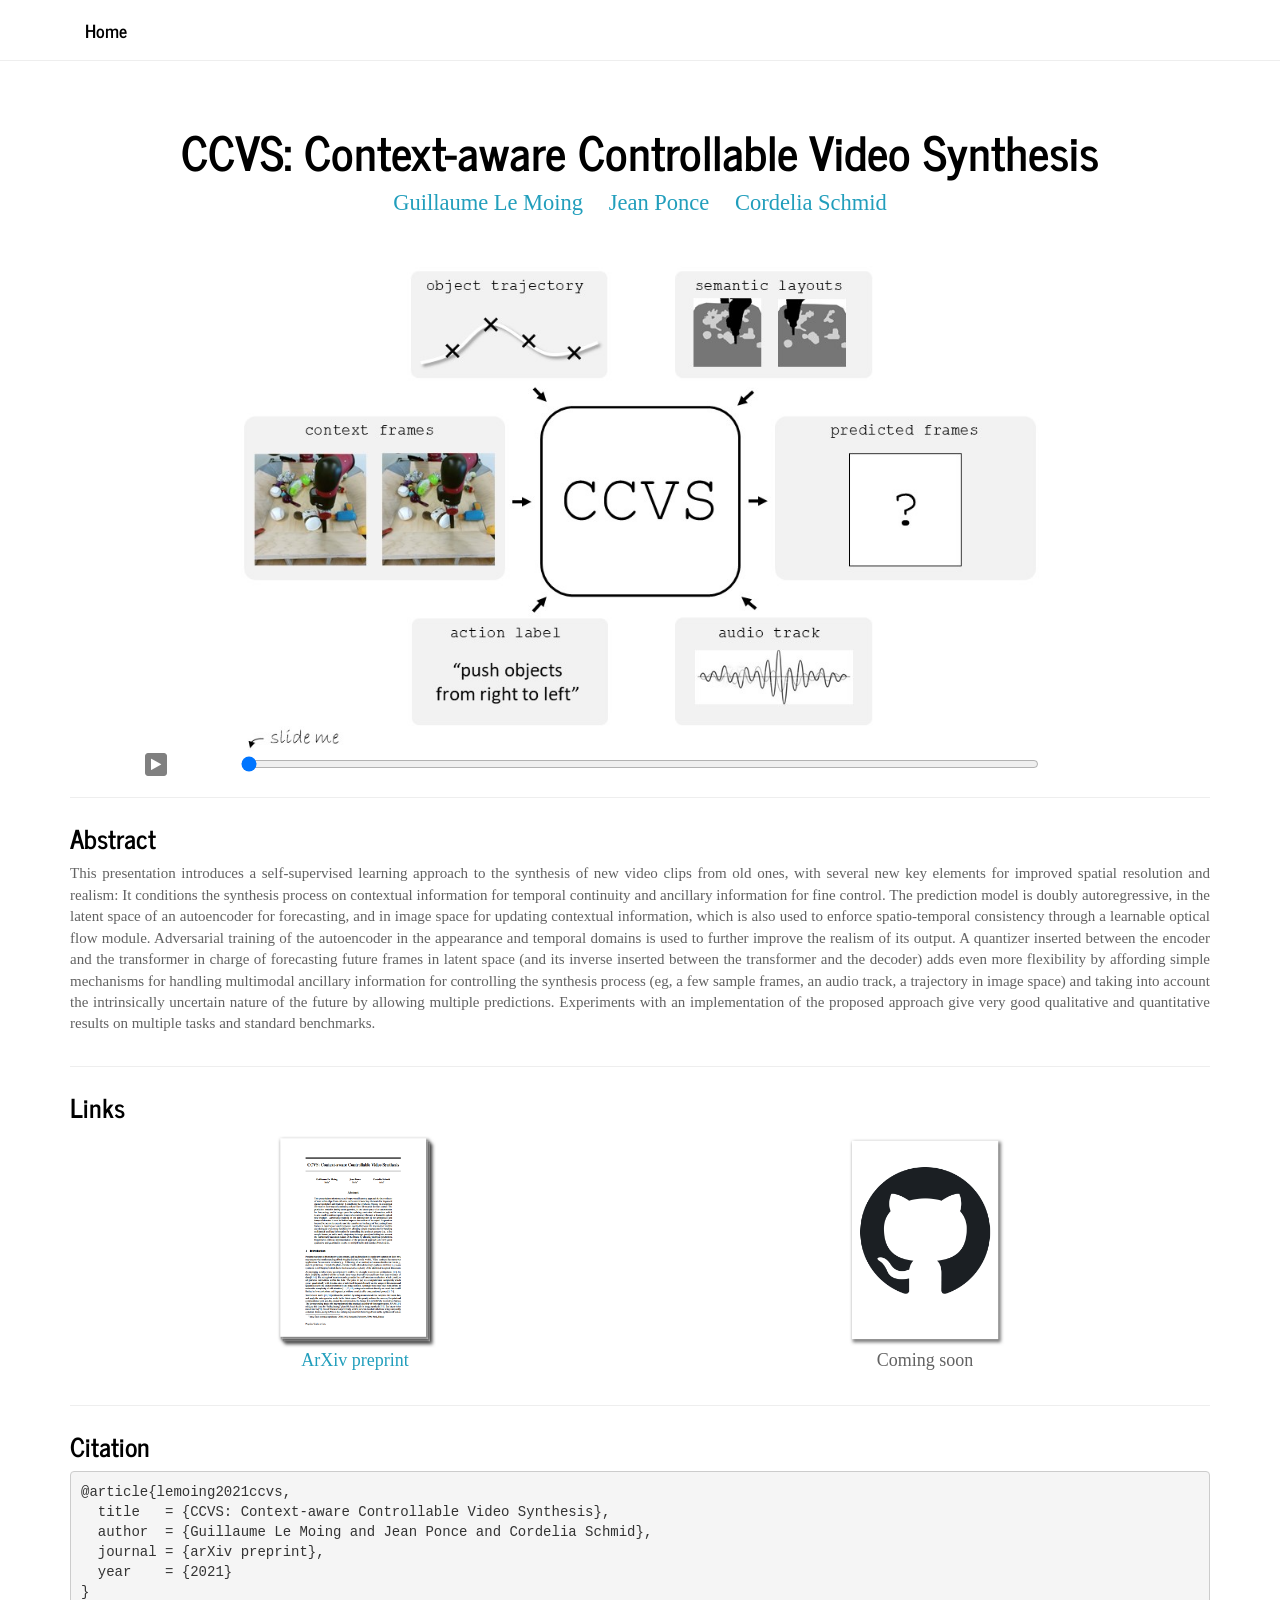
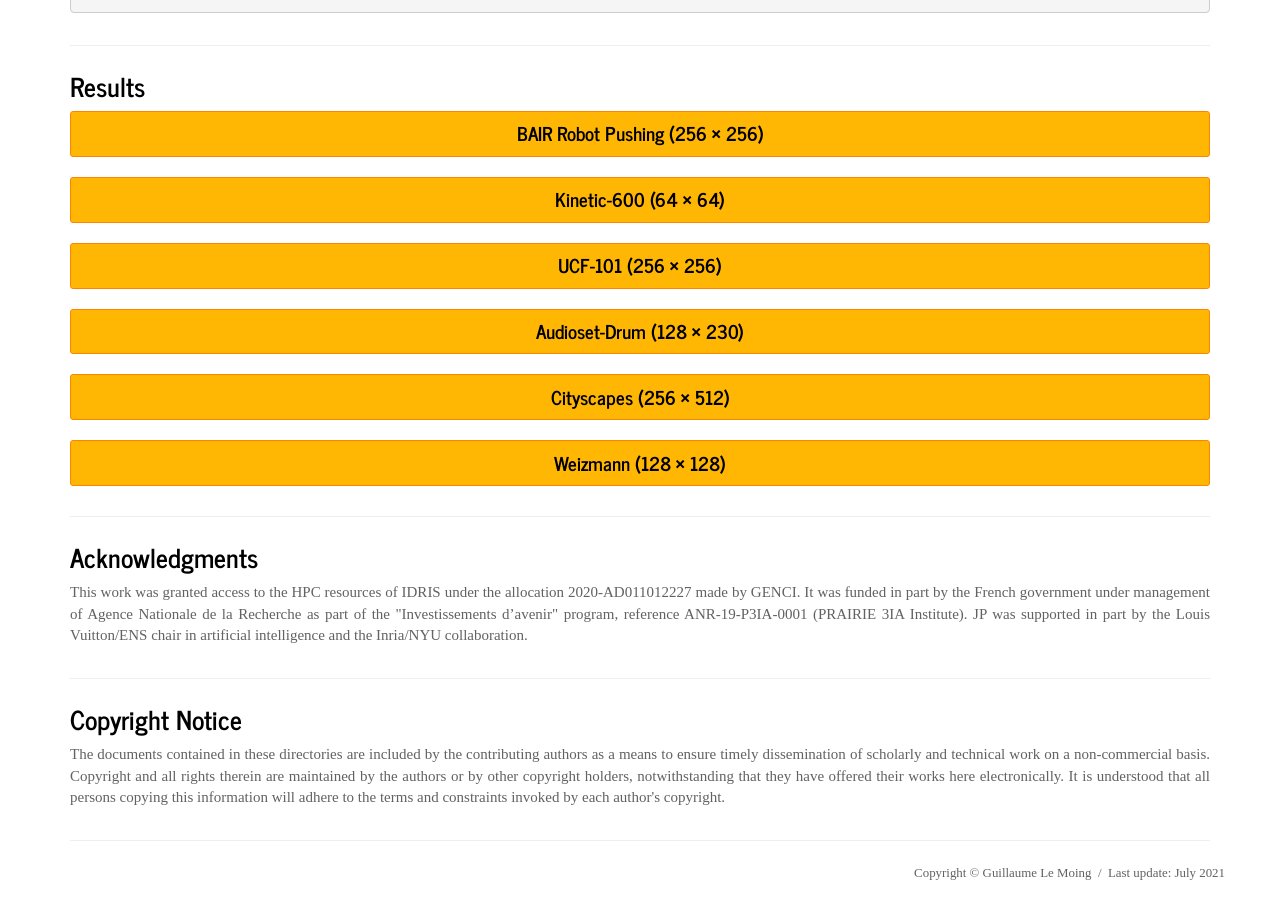
==== commit 4bc77657: "add ref to arxiv" ====
--- a/ccvs/index.html
+++ b/ccvs/index.html
@@ -1,1077 +1,1078 @@
-<!DOCTYPE html>
-<html lang="en">
-<head>
-    <meta charset="utf-8">
-    <meta name="viewport" content="width=device-width, initial-scale=1.0">
-    <meta name="description" content="CCVS: Context-aware Controllable Video Synthesis">
-    <meta name="author" content="WILLOW team">
-    <title>CCVS: Context-aware Controllable Video Synthesis</title>
-
-    <link rel='icon' href='../favicon.ico' type='image/x-icon'>
-    <link href="../css/bootstrap.min.css" rel="stylesheet">
-    <link rel="stylesheet" href="../assets/font-awesome-4.7.0/css/font-awesome.min.css"/>
-</head>
-
-<body>
-
-<!-- Navigation bar -->
-<div class="navbar navbar-default  navbar-fixed-top bg-info">
-    <div class="container">
-        <div class="navbar-header">
-
-            <button class="navbar-toggle" type="button" data-toggle="collapse" data-target="#navbar-main">
-                <span class="icon-bar"></span>
-                <span class="icon-bar"></span>
-                <span class="icon-bar"></span>
-            </button>
-        </div>
-        <div class="navbar-collapse collapse" id="navbar-main">
-
-            <ul class="nav navbar-nav navbar-left">
-                <li><a href="../index.html">Home</a></li>
-            </ul>
-        </div>
-    </div>
-</div>
-
-<div style="height:80px;"></div>
-<div style="height:40px;"></div>
-
-<!-- CONTENTS -->
-<div class="container">
-
-    <div class="row">
-        <div class="col-md-12">
-            <h1><p style="text-align:center; font-size: 1.2em; margin-bottom: 10px;">CCVS: Context-aware Controllable Video Synthesis</p></h1>
-        </div>
-    </div>
-
-    <div class="text-center" style="font-size: 1.5em; margin-bottom: 60px;">
-        <div class="col-md-12">
-            <a href="https://16lemoing.github.io" style="margin-right: 20px;">Guillaume Le Moing</a>
-            <a href="https://www.di.ens.fr/~ponce" style="margin-right: 20px;">Jean Ponce</a>
-            <a href="https://thoth.inrialpes.fr/~schmid">Cordelia Schmid</a>
-        </div>
-    </div>
-
-    <img style='width: 80%; margin-left: auto; margin-right: auto; object-fit: contain; display: block;' src="../content/media/ccvs/slider/slide1.JPG" id="framework" alt="framework">
-
-    <div style='width: 10%; float:left;'>
-        <button style='margin-left: 75%;' type="button" class="btn btn-success btn-xs" onclick='buttonPlayPress()'>
-            <i class="fa fa-play" id="buttonPlay"></i>
-        </button>
-    </div>
-    <div class="slidecontainer" style='width: 80%; float:left; margin-top: 3px;'>
-        <input type="range" min="1" max="25" value="1" class="slider" id="frameworkRange">
-    </div>
-    <div style="clear: both;"></div>
-
-
-    <hr>
-
-    <div class="row" style="padding-top:60px; margin-top:-60px;">
-        <div class="col-md-12">
-            <h3>Abstract</h3>
-            <p style="text-align: justify;">
-                This presentation introduces a self-supervised learning approach to the synthesis of new video clips from old ones, with several new key
-                elements for improved spatial resolution and realism: It conditions the synthesis process on contextual information for temporal continuity and
-                ancillary information for fine control. The prediction model is doubly autoregressive, in the latent space of an autoencoder for forecasting,
-                and in image space for updating contextual information, which is also used to enforce spatio-temporal consistency through a learnable optical
-                flow module. Adversarial training of the autoencoder in the appearance and temporal domains is used to further improve the realism of its
-                output. A quantizer inserted between the encoder and the transformer in charge of forecasting future frames in latent space (and its inverse
-                inserted between the transformer and the decoder) adds even more flexibility by affording simple mechanisms for handling multimodal ancillary
-                information for controlling the synthesis process (eg, a few sample frames, an audio track, a trajectory in image space) and taking into account
-                the intrinsically uncertain nature of the future by allowing multiple predictions. Experiments with an implementation of the proposed approach
-                give very good qualitative and quantitative results on multiple tasks and standard benchmarks.
-            </p>
-        </div>
-    </div>
-
-    <hr>
-
-    <div class="row" style="padding-top:60px; margin-top:-60px;">
-        <div class="col-md-12">
-            <h3>Links</h3>
-            <div class="col-md-6">
-                <img style='width: 30%; object-fit: contain; display: block; margin-left: auto; margin-right: auto;' src="../content/media/ccvs/arxiv21_pdf.png"
-                     alt="pdf">
-<!--                <p style="text-align:center; font-size: 1.2em; margin-bottom: 10px;"><a href="https://arxiv.org/abs/">ArXiv preprint</a></p>-->
-                <p style="text-align:center; font-size: 1.2em; margin-bottom: 10px;">Coming soon</p>
-            </div>
-            <div class="col-md-6">
-                <img style='width: 30%; object-fit: contain; display: block; margin-left: auto; margin-right: auto;' src="../content/media/code.png" alt="code">
-<!--                <p style="text-align:center; font-size: 1.2em; margin-bottom: 10px;"><a href="https://github.com/16lemoing/ccvs">Code</a></p>-->
-                <p style="text-align:center; font-size: 1.2em; margin-bottom: 10px;">Coming soon</p>
-            </div>
-        </div>
-    </div>
-
-    <hr>
-
-    <div class="row" style="padding-top:60px; margin-top:-60px;">
-        <div class="col-md-12">
-            <h3>Citation</h3>
-            <pre><tt>@article{lemoing2021ccvs,
-  title &nbsp&nbsp= {CCVS: Context-aware Controllable Video Synthesis},
-  author  = {Guillaume Le Moing and Jean Ponce and Cordelia Schmid},
-  journal = {arXiv preprint},
-  year &nbsp&nbsp&nbsp= {2021}
-}</tt></pre>
-        </div>
-    </div>
-
-    <hr>
-
-    <div class="row" style="padding-top:60px; margin-top:-60px;">
-        <div class="col-md-12">
-            <h3>Results</h3>
-
-            <button type="button" style="width: 100%; margin-bottom:20px" class="btn btn-primary btn-xs" data-toggle="collapse" data-target="#dataset1">
-                <h4 style="text-align:center">BAIR Robot Pushing (256 × 256)</h4>
-            </button>
-
-            <div id="dataset1" class="collapse">
-                <div class="content-box">
-                    <h4 style="margin-top:0px;">Future video prediction</h4>
-                    <p style="font-style: italic;">16-frame video with the start frame taken from a real video</p>
-                    <p style="margin-bottom:0px;">Real start frame</p>
-                    <img style='width: 11.75%; object-fit: contain;' src="../content/media/ccvs/mp4/bair_pred/vid_0.png" alt="input 0">
-                    <img style='width: 11.75%; object-fit: contain;' src="../content/media/ccvs/mp4/bair_pred/vid_1.png" alt="input 1">
-                    <img style='width: 11.75%; object-fit: contain;' src="../content/media/ccvs/mp4/bair_pred/vid_2.png" alt="input 2">
-                    <img style='width: 11.75%; object-fit: contain;' src="../content/media/ccvs/mp4/bair_pred/vid_3.png" alt="input 3">
-                    <img style='width: 11.75%; object-fit: contain;' src="../content/media/ccvs/mp4/bair_pred/vid_4.png" alt="input 4">
-                    <img style='width: 11.75%; object-fit: contain;' src="../content/media/ccvs/mp4/bair_pred/vid_5.png" alt="input 5">
-                    <img style='width: 11.75%; object-fit: contain;' src="../content/media/ccvs/mp4/bair_pred/vid_6.png" alt="input 6">
-                    <img style='width: 11.75%; object-fit: contain;' src="../content/media/ccvs/mp4/bair_pred/vid_7.png" alt="input 7">
-                    <p style="margin-top:10px; margin-bottom:0px;">Synthetic video</p>
-                    <video muted controls style='width: 11.75%;' autoplay loop playsinline>
-                        <source src="../content/media/ccvs/mp4/bair_pred/vid_0.mp4" type="video/mp4">
-                        Your browser does not support the video tag.
-                    </video>
-                    <video muted controls style='width: 11.75%;' autoplay loop playsinline>
-                        <source src="../content/media/ccvs/mp4/bair_pred/vid_1.mp4" type="video/mp4">
-                        Your browser does not support the video tag.
-                    </video>
-                    <video muted controls style='width: 11.75%;' autoplay loop playsinline>
-                        <source src="../content/media/ccvs/mp4/bair_pred/vid_2.mp4" type="video/mp4">
-                        Your browser does not support the video tag.
-                    </video>
-                    <video muted controls style='width: 11.75%;' autoplay loop playsinline>
-                        <source src="../content/media/ccvs/mp4/bair_pred/vid_3.mp4" type="video/mp4">
-                        Your browser does not support the video tag.
-                    </video>
-                    <video muted controls style='width: 11.75%;' autoplay loop playsinline>
-                        <source src="../content/media/ccvs/mp4/bair_pred/vid_4.mp4" type="video/mp4">
-                        Your browser does not support the video tag.
-                    </video>
-                    <video muted controls style='width: 11.75%;' autoplay loop playsinline>
-                        <source src="../content/media/ccvs/mp4/bair_pred/vid_5.mp4" type="video/mp4">
-                        Your browser does not support the video tag.
-                    </video>
-                    <video muted controls style='width: 11.75%;' autoplay loop playsinline>
-                        <source src="../content/media/ccvs/mp4/bair_pred/vid_6.mp4" type="video/mp4">
-                        Your browser does not support the video tag.
-                    </video>
-                    <video muted controls style='width: 11.75%;' autoplay loop playsinline>
-                        <source src="../content/media/ccvs/mp4/bair_pred/vid_7.mp4" type="video/mp4">
-                        Your browser does not support the video tag.
-                    </video>
-                </div>
-
-                <div class="content-box">
-                    <h4 style="margin-top:0px;">Point-to-point video synthesis</h4>
-                    <p style="font-style: italic;">16-frame video with the start & end frames taken from a real video</p>
-                    <p style="margin-bottom:0px;">Real start frame</p>
-                    <img style='width: 11.75%; object-fit: contain;' src="../content/media/ccvs/mp4/bair_p2p/vid_0a.png" alt="input 0">
-                    <img style='width: 11.75%; object-fit: contain;' src="../content/media/ccvs/mp4/bair_p2p/vid_1a.png" alt="input 1">
-                    <img style='width: 11.75%; object-fit: contain;' src="../content/media/ccvs/mp4/bair_p2p/vid_2a.png" alt="input 2">
-                    <img style='width: 11.75%; object-fit: contain;' src="../content/media/ccvs/mp4/bair_p2p/vid_3a.png" alt="input 3">
-                    <img style='width: 11.75%; object-fit: contain;' src="../content/media/ccvs/mp4/bair_p2p/vid_4a.png" alt="input 4">
-                    <img style='width: 11.75%; object-fit: contain;' src="../content/media/ccvs/mp4/bair_p2p/vid_5a.png" alt="input 5">
-                    <img style='width: 11.75%; object-fit: contain;' src="../content/media/ccvs/mp4/bair_p2p/vid_6a.png" alt="input 6">
-                    <img style='width: 11.75%; object-fit: contain;' src="../content/media/ccvs/mp4/bair_p2p/vid_7a.png" alt="input 7">
-                    <p style="margin-top:10px; margin-bottom:0px;">Synthetic video</p>
-                    <video muted controls style='width: 11.75%;' autoplay loop playsinline>
-                        <source src="../content/media/ccvs/mp4/bair_p2p/vid_0.mp4" type="video/mp4">
-                        Your browser does not support the video tag.
-                    </video>
-                    <video muted controls style='width: 11.75%;' autoplay loop playsinline>
-                        <source src="../content/media/ccvs/mp4/bair_p2p/vid_1.mp4" type="video/mp4">
-                        Your browser does not support the video tag.
-                    </video>
-                    <video muted controls style='width: 11.75%;' autoplay loop playsinline>
-                        <source src="../content/media/ccvs/mp4/bair_p2p/vid_2.mp4" type="video/mp4">
-                        Your browser does not support the video tag.
-                    </video>
-                    <video muted controls style='width: 11.75%;' autoplay loop playsinline>
-                        <source src="../content/media/ccvs/mp4/bair_p2p/vid_3.mp4" type="video/mp4">
-                        Your browser does not support the video tag.
-                    </video>
-                    <video muted controls style='width: 11.75%;' autoplay loop playsinline>
-                        <source src="../content/media/ccvs/mp4/bair_p2p/vid_4.mp4" type="video/mp4">
-                        Your browser does not support the video tag.
-                    </video>
-                    <video muted controls style='width: 11.75%;' autoplay loop playsinline>
-                        <source src="../content/media/ccvs/mp4/bair_p2p/vid_5.mp4" type="video/mp4">
-                        Your browser does not support the video tag.
-                    </video>
-                    <video muted controls style='width: 11.75%;' autoplay loop playsinline>
-                        <source src="../content/media/ccvs/mp4/bair_p2p/vid_6.mp4" type="video/mp4">
-                        Your browser does not support the video tag.
-                    </video>
-                    <video muted controls style='width: 11.75%;' autoplay loop playsinline>
-                        <source src="../content/media/ccvs/mp4/bair_p2p/vid_7.mp4" type="video/mp4">
-                        Your browser does not support the video tag.
-                    </video>
-                    <p style="margin-bottom:0px;">Real end frame</p>
-                    <img style='width: 11.75%; object-fit: contain;' src="../content/media/ccvs/mp4/bair_p2p/vid_0b.png" alt="input 0">
-                    <img style='width: 11.75%; object-fit: contain;' src="../content/media/ccvs/mp4/bair_p2p/vid_1b.png" alt="input 1">
-                    <img style='width: 11.75%; object-fit: contain;' src="../content/media/ccvs/mp4/bair_p2p/vid_2b.png" alt="input 2">
-                    <img style='width: 11.75%; object-fit: contain;' src="../content/media/ccvs/mp4/bair_p2p/vid_3b.png" alt="input 3">
-                    <img style='width: 11.75%; object-fit: contain;' src="../content/media/ccvs/mp4/bair_p2p/vid_4b.png" alt="input 4">
-                    <img style='width: 11.75%; object-fit: contain;' src="../content/media/ccvs/mp4/bair_p2p/vid_5b.png" alt="input 5">
-                    <img style='width: 11.75%; object-fit: contain;' src="../content/media/ccvs/mp4/bair_p2p/vid_6b.png" alt="input 6">
-                    <img style='width: 11.75%; object-fit: contain;' src="../content/media/ccvs/mp4/bair_p2p/vid_7b.png" alt="input 7">
-                </div>
-
-                <div class="content-box">
-                    <h4 style="margin-top:0px;">State-conditioned video synthesis</h4>
-                    <p style="font-style: italic;">16-frame video with the start frame & robotic arm trajectory taken from a real video</p>
-                    <p style="margin-bottom:0px;">Real start frame</p>
-                    <img style='width: 11.75%; object-fit: contain;' src="../content/media/ccvs/mp4/bair_state/vid_0.png" alt="input 0">
-                    <img style='width: 11.75%; object-fit: contain;' src="../content/media/ccvs/mp4/bair_state/vid_1.png" alt="input 1">
-                    <img style='width: 11.75%; object-fit: contain;' src="../content/media/ccvs/mp4/bair_state/vid_2.png" alt="input 2">
-                    <img style='width: 11.75%; object-fit: contain;' src="../content/media/ccvs/mp4/bair_state/vid_3.png" alt="input 3">
-                    <img style='width: 11.75%; object-fit: contain;' src="../content/media/ccvs/mp4/bair_state/vid_4.png" alt="input 4">
-                    <img style='width: 11.75%; object-fit: contain;' src="../content/media/ccvs/mp4/bair_state/vid_5.png" alt="input 5">
-                    <img style='width: 11.75%; object-fit: contain;' src="../content/media/ccvs/mp4/bair_state/vid_6.png" alt="input 6">
-                    <img style='width: 11.75%; object-fit: contain;' src="../content/media/ccvs/mp4/bair_state/vid_7.png" alt="input 7">
-                    <p style="margin-top:10px; margin-bottom:0px;">Synthetic video + target real trajectory (white cross, best viewed by playing individual
-                        videos
-                        in fullscreen mode)</p>
-                    <video muted controls style='width: 11.75%;' autoplay loop playsinline>
-                        <source src="../content/media/ccvs/mp4/bair_state/vid_0.mp4" type="video/mp4">
-                        Your browser does not support the video tag.
-                    </video>
-                    <video muted controls style='width: 11.75%;' autoplay loop playsinline>
-                        <source src="../content/media/ccvs/mp4/bair_state/vid_1.mp4" type="video/mp4">
-                        Your browser does not support the video tag.
-                    </video>
-                    <video muted controls style='width: 11.75%;' autoplay loop playsinline>
-                        <source src="../content/media/ccvs/mp4/bair_state/vid_2.mp4" type="video/mp4">
-                        Your browser does not support the video tag.
-                    </video>
-                    <video muted controls style='width: 11.75%;' autoplay loop playsinline>
-                        <source src="../content/media/ccvs/mp4/bair_state/vid_3.mp4" type="video/mp4">
-                        Your browser does not support the video tag.
-                    </video>
-                    <video muted controls style='width: 11.75%;' autoplay loop playsinline>
-                        <source src="../content/media/ccvs/mp4/bair_state/vid_4.mp4" type="video/mp4">
-                        Your browser does not support the video tag.
-                    </video>
-                    <video muted controls style='width: 11.75%;' autoplay loop playsinline>
-                        <source src="../content/media/ccvs/mp4/bair_state/vid_5.mp4" type="video/mp4">
-                        Your browser does not support the video tag.
-                    </video>
-                    <video muted controls style='width: 11.75%;' autoplay loop playsinline>
-                        <source src="../content/media/ccvs/mp4/bair_state/vid_6.mp4" type="video/mp4">
-                        Your browser does not support the video tag.
-                    </video>
-                    <video muted controls style='width: 11.75%;' autoplay loop playsinline>
-                        <source src="../content/media/ccvs/mp4/bair_state/vid_7.mp4" type="video/mp4">
-                        Your browser does not support the video tag.
-                    </video>
-                </div>
-
-                <div class="content-box">
-                    <h4 style="margin-top:0px;">Unconditional video synthesis</h4>
-                    <p style="font-style: italic;">16-frame video using start token to launch the synthesis process</p>
-                    <p style="margin-top:10px; margin-bottom:0px;">Synthetic video</p>
-                    <video muted controls style='width: 11.75%;' autoplay loop playsinline>
-                        <source src="../content/media/ccvs/mp4/bair_unc/vid_0.mp4" type="video/mp4">
-                        Your browser does not support the video tag.
-                    </video>
-                    <video muted controls style='width: 11.75%;' autoplay loop playsinline>
-                        <source src="../content/media/ccvs/mp4/bair_unc/vid_1.mp4" type="video/mp4">
-                        Your browser does not support the video tag.
-                    </video>
-                    <video muted controls style='width: 11.75%;' autoplay loop playsinline>
-                        <source src="../content/media/ccvs/mp4/bair_unc/vid_2.mp4" type="video/mp4">
-                        Your browser does not support the video tag.
-                    </video>
-                    <video muted controls style='width: 11.75%;' autoplay loop playsinline>
-                        <source src="../content/media/ccvs/mp4/bair_unc/vid_3.mp4" type="video/mp4">
-                        Your browser does not support the video tag.
-                    </video>
-                    <video muted controls style='width: 11.75%;' autoplay loop playsinline>
-                        <source src="../content/media/ccvs/mp4/bair_unc/vid_4.mp4" type="video/mp4">
-                        Your browser does not support the video tag.
-                    </video>
-                    <video muted controls style='width: 11.75%;' autoplay loop playsinline>
-                        <source src="../content/media/ccvs/mp4/bair_unc/vid_5.mp4" type="video/mp4">
-                        Your browser does not support the video tag.
-                    </video>
-                    <video muted controls style='width: 11.75%;' autoplay loop playsinline>
-                        <source src="../content/media/ccvs/mp4/bair_unc/vid_6.mp4" type="video/mp4">
-                        Your browser does not support the video tag.
-                    </video>
-                    <video muted controls style='width: 11.75%;' autoplay loop playsinline>
-                        <source src="../content/media/ccvs/mp4/bair_unc/vid_7.mp4" type="video/mp4">
-                        Your browser does not support the video tag.
-                    </video>
-
-                    <p style="font-style: italic; margin-top:10px;">16-frame video using StyleGAN2 to synthesize the start frame</p>
-                    <p style="margin-top:10px; margin-bottom:0px;">Synthetic video</p>
-                    <video muted controls style='width: 11.75%;' autoplay loop playsinline>
-                        <source src="../content/media/ccvs/mp4/bair_style/vid_0.mp4" type="video/mp4">
-                        Your browser does not support the video tag.
-                    </video>
-                    <video muted controls style='width: 11.75%;' autoplay loop playsinline>
-                        <source src="../content/media/ccvs/mp4/bair_style/vid_1.mp4" type="video/mp4">
-                        Your browser does not support the video tag.
-                    </video>
-                    <video muted controls style='width: 11.75%;' autoplay loop playsinline>
-                        <source src="../content/media/ccvs/mp4/bair_style/vid_2.mp4" type="video/mp4">
-                        Your browser does not support the video tag.
-                    </video>
-                    <video muted controls style='width: 11.75%;' autoplay loop playsinline>
-                        <source src="../content/media/ccvs/mp4/bair_style/vid_3.mp4" type="video/mp4">
-                        Your browser does not support the video tag.
-                    </video>
-                    <video muted controls style='width: 11.75%;' autoplay loop playsinline>
-                        <source src="../content/media/ccvs/mp4/bair_style/vid_4.mp4" type="video/mp4">
-                        Your browser does not support the video tag.
-                    </video>
-                    <video muted controls style='width: 11.75%;' autoplay loop playsinline>
-                        <source src="../content/media/ccvs/mp4/bair_style/vid_5.mp4" type="video/mp4">
-                        Your browser does not support the video tag.
-                    </video>
-                    <video muted controls style='width: 11.75%;' autoplay loop playsinline>
-                        <source src="../content/media/ccvs/mp4/bair_style/vid_6.mp4" type="video/mp4">
-                        Your browser does not support the video tag.
-                    </video>
-                    <video muted controls style='width: 11.75%;' autoplay loop playsinline>
-                        <source src="../content/media/ccvs/mp4/bair_style/vid_7.mp4" type="video/mp4">
-                        Your browser does not support the video tag.
-                    </video>
-                </div>
-            </div>
-
-            <button type="button" style="width: 100%; margin-bottom:20px" class="btn btn-primary btn-xs" data-toggle="collapse" data-target="#dataset2">
-                <h4 style="text-align:center">Kinetic-600 (64 × 64)</h4>
-            </button>
-
-            <div id="dataset2" class="collapse">
-                <div class="content-box">
-                    <h4 style="margin-top:0px;">Future video prediction</h4>
-                    <p style="font-style: italic;">16-frame video with 5 priming frames taken from a real video</p>
-
-                    <p style="margin-bottom:0px;">Synthetic video showing sport motion</p>
-                    <video muted controls style='width: 11.75%;' autoplay loop playsinline>
-                        <source src="../content/media/ccvs/mp4/kinetics/vid_0.mp4" type="video/mp4">
-                        Your browser does not support the video tag.
-                    </video>
-                    <video muted controls style='width: 11.75%;' autoplay loop playsinline>
-                        <source src="../content/media/ccvs/mp4/kinetics/vid_1.mp4" type="video/mp4">
-                        Your browser does not support the video tag.
-                    </video>
-                    <video muted controls style='width: 11.75%;' autoplay loop playsinline>
-                        <source src="../content/media/ccvs/mp4/kinetics/vid_2.mp4" type="video/mp4">
-                        Your browser does not support the video tag.
-                    </video>
-                    <video muted controls style='width: 11.75%;' autoplay loop playsinline>
-                        <source src="../content/media/ccvs/mp4/kinetics/vid_3.mp4" type="video/mp4">
-                        Your browser does not support the video tag.
-                    </video>
-                    <video muted controls style='width: 11.75%;' autoplay loop playsinline>
-                        <source src="../content/media/ccvs/mp4/kinetics/vid_4.mp4" type="video/mp4">
-                        Your browser does not support the video tag.
-                    </video>
-                    <video muted controls style='width: 11.75%;' autoplay loop playsinline>
-                        <source src="../content/media/ccvs/mp4/kinetics/vid_5.mp4" type="video/mp4">
-                        Your browser does not support the video tag.
-                    </video>
-                    <video muted controls style='width: 11.75%;' autoplay loop playsinline>
-                        <source src="../content/media/ccvs/mp4/kinetics/vid_6.mp4" type="video/mp4">
-                        Your browser does not support the video tag.
-                    </video>
-                    <video muted controls style='width: 11.75%;' autoplay loop playsinline>
-                        <source src="../content/media/ccvs/mp4/kinetics/vid_7.mp4" type="video/mp4">
-                        Your browser does not support the video tag.
-                    </video>
-
-                    <p style="margin-bottom:0px;">Synthetic video showing body motion</p>
-                    <video muted controls style='width: 11.75%;' autoplay loop playsinline>
-                        <source src="../content/media/ccvs/mp4/kinetics/vid_8.mp4" type="video/mp4">
-                        Your browser does not support the video tag.
-                    </video>
-                    <video muted controls style='width: 11.75%;' autoplay loop playsinline>
-                        <source src="../content/media/ccvs/mp4/kinetics/vid_9.mp4" type="video/mp4">
-                        Your browser does not support the video tag.
-                    </video>
-                    <video muted controls style='width: 11.75%;' autoplay loop playsinline>
-                        <source src="../content/media/ccvs/mp4/kinetics/vid_10.mp4" type="video/mp4">
-                        Your browser does not support the video tag.
-                    </video>
-                    <video muted controls style='width: 11.75%;' autoplay loop playsinline>
-                        <source src="../content/media/ccvs/mp4/kinetics/vid_11.mp4" type="video/mp4">
-                        Your browser does not support the video tag.
-                    </video>
-                    <video muted controls style='width: 11.75%;' autoplay loop playsinline>
-                        <source src="../content/media/ccvs/mp4/kinetics/vid_12.mp4" type="video/mp4">
-                        Your browser does not support the video tag.
-                    </video>
-                    <video muted controls style='width: 11.75%;' autoplay loop playsinline>
-                        <source src="../content/media/ccvs/mp4/kinetics/vid_13.mp4" type="video/mp4">
-                        Your browser does not support the video tag.
-                    </video>
-                    <video muted controls style='width: 11.75%;' autoplay loop playsinline>
-                        <source src="../content/media/ccvs/mp4/kinetics/vid_14.mp4" type="video/mp4">
-                        Your browser does not support the video tag.
-                    </video>
-                    <video muted controls style='width: 11.75%;' autoplay loop playsinline>
-                        <source src="../content/media/ccvs/mp4/kinetics/vid_15.mp4" type="video/mp4">
-                        Your browser does not support the video tag.
-                    </video>
-
-                    <p style="margin-bottom:0px;">Synthetic video showing hand motion</p>
-                    <video muted controls style='width: 11.75%;' autoplay loop playsinline>
-                        <source src="../content/media/ccvs/mp4/kinetics/vid_16.mp4" type="video/mp4">
-                        Your browser does not support the video tag.
-                    </video>
-                    <video muted controls style='width: 11.75%;' autoplay loop playsinline>
-                        <source src="../content/media/ccvs/mp4/kinetics/vid_17.mp4" type="video/mp4">
-                        Your browser does not support the video tag.
-                    </video>
-                    <video muted controls style='width: 11.75%;' autoplay loop playsinline>
-                        <source src="../content/media/ccvs/mp4/kinetics/vid_18.mp4" type="video/mp4">
-                        Your browser does not support the video tag.
-                    </video>
-                    <video muted controls style='width: 11.75%;' autoplay loop playsinline>
-                        <source src="../content/media/ccvs/mp4/kinetics/vid_19.mp4" type="video/mp4">
-                        Your browser does not support the video tag.
-                    </video>
-                    <video muted controls style='width: 11.75%;' autoplay loop playsinline>
-                        <source src="../content/media/ccvs/mp4/kinetics/vid_20.mp4" type="video/mp4">
-                        Your browser does not support the video tag.
-                    </video>
-                    <video muted controls style='width: 11.75%;' autoplay loop playsinline>
-                        <source src="../content/media/ccvs/mp4/kinetics/vid_21.mp4" type="video/mp4">
-                        Your browser does not support the video tag.
-                    </video>
-                    <video muted controls style='width: 11.75%;' autoplay loop playsinline>
-                        <source src="../content/media/ccvs/mp4/kinetics/vid_22.mp4" type="video/mp4">
-                        Your browser does not support the video tag.
-                    </video>
-                    <video muted controls style='width: 11.75%;' autoplay loop playsinline>
-                        <source src="../content/media/ccvs/mp4/kinetics/vid_23.mp4" type="video/mp4">
-                        Your browser does not support the video tag.
-                    </video>
-
-                    <p style="margin-bottom:0px;">Synthetic video showing camera motion</p>
-                    <video muted controls style='width: 11.75%;' autoplay loop playsinline>
-                        <source src="../content/media/ccvs/mp4/kinetics/vid_24.mp4" type="video/mp4">
-                        Your browser does not support the video tag.
-                    </video>
-                    <video muted controls style='width: 11.75%;' autoplay loop playsinline>
-                        <source src="../content/media/ccvs/mp4/kinetics/vid_25.mp4" type="video/mp4">
-                        Your browser does not support the video tag.
-                    </video>
-                    <video muted controls style='width: 11.75%;' autoplay loop playsinline>
-                        <source src="../content/media/ccvs/mp4/kinetics/vid_26.mp4" type="video/mp4">
-                        Your browser does not support the video tag.
-                    </video>
-                    <video muted controls style='width: 11.75%;' autoplay loop playsinline>
-                        <source src="../content/media/ccvs/mp4/kinetics/vid_27.mp4" type="video/mp4">
-                        Your browser does not support the video tag.
-                    </video>
-                    <video muted controls style='width: 11.75%;' autoplay loop playsinline>
-                        <source src="../content/media/ccvs/mp4/kinetics/vid_28.mp4" type="video/mp4">
-                        Your browser does not support the video tag.
-                    </video>
-                    <video muted controls style='width: 11.75%;' autoplay loop playsinline>
-                        <source src="../content/media/ccvs/mp4/kinetics/vid_29.mp4" type="video/mp4">
-                        Your browser does not support the video tag.
-                    </video>
-                    <video muted controls style='width: 11.75%;' autoplay loop playsinline>
-                        <source src="../content/media/ccvs/mp4/kinetics/vid_30.mp4" type="video/mp4">
-                        Your browser does not support the video tag.
-                    </video>
-                    <video muted controls style='width: 11.75%;' autoplay loop playsinline>
-                        <source src="../content/media/ccvs/mp4/kinetics/vid_31.mp4" type="video/mp4">
-                        Your browser does not support the video tag.
-                    </video>
-
-                    <a target="_blank" rel="noopener noreferrer" href="https://drive.google.com/drive/folders/1drEvYT3JV7L5ZjK51j6qpTpjhEIdRnpQ?usp=sharing">
-                        <button type="button" class="btn btn-default btn-xs">100 more random samples</button>
-                    </a>
-                </div>
-            </div>
-
-            <button type="button" style="width: 100%; margin-bottom:20px" class="btn btn-primary btn-xs" data-toggle="collapse" data-target="#dataset3">
-                <h4 style="text-align:center">UCF-101 (256 × 256)</h4>
-            </button>
-
-            <div id="dataset3" class="collapse">
-                <div class="content-box">
-                    <h4 style="margin-top:0px;">Future video prediction</h4>
-                    <p style="font-style: italic;">16-frame video with the start frame taken from a real video</p>
-
-                    <p style="margin-bottom:0px;">Synthetic video</p>
-                    <video muted controls style='width: 11.75%;' autoplay loop playsinline>
-                        <source src="../content/media/ccvs/mp4/ucf101/vid_0.mp4" type="video/mp4">
-                        Your browser does not support the video tag.
-                    </video>
-                    <video muted controls style='width: 11.75%;' autoplay loop playsinline>
-                        <source src="../content/media/ccvs/mp4/ucf101/vid_1.mp4" type="video/mp4">
-                        Your browser does not support the video tag.
-                    </video>
-                    <video muted controls style='width: 11.75%;' autoplay loop playsinline>
-                        <source src="../content/media/ccvs/mp4/ucf101/vid_2.mp4" type="video/mp4">
-                        Your browser does not support the video tag.
-                    </video>
-                    <video muted controls style='width: 11.75%;' autoplay loop playsinline>
-                        <source src="../content/media/ccvs/mp4/ucf101/vid_3.mp4" type="video/mp4">
-                        Your browser does not support the video tag.
-                    </video>
-                    <video muted controls style='width: 11.75%;' autoplay loop playsinline>
-                        <source src="../content/media/ccvs/mp4/ucf101/vid_4.mp4" type="video/mp4">
-                        Your browser does not support the video tag.
-                    </video>
-                    <video muted controls style='width: 11.75%;' autoplay loop playsinline>
-                        <source src="../content/media/ccvs/mp4/ucf101/vid_5.mp4" type="video/mp4">
-                        Your browser does not support the video tag.
-                    </video>
-                    <video muted controls style='width: 11.75%;' autoplay loop playsinline>
-                        <source src="../content/media/ccvs/mp4/ucf101/vid_6.mp4" type="video/mp4">
-                        Your browser does not support the video tag.
-                    </video>
-                    <video muted controls style='width: 11.75%;' autoplay loop playsinline>
-                        <source src="../content/media/ccvs/mp4/ucf101/vid_7.mp4" type="video/mp4">
-                        Your browser does not support the video tag.
-                    </video>
-                    <video muted controls style='width: 11.75%;' autoplay loop playsinline>
-                        <source src="../content/media/ccvs/mp4/ucf101/vid_8.mp4" type="video/mp4">
-                        Your browser does not support the video tag.
-                    </video>
-                    <video muted controls style='width: 11.75%;' autoplay loop playsinline>
-                        <source src="../content/media/ccvs/mp4/ucf101/vid_9.mp4" type="video/mp4">
-                        Your browser does not support the video tag.
-                    </video>
-                    <video muted controls style='width: 11.75%;' autoplay loop playsinline>
-                        <source src="../content/media/ccvs/mp4/ucf101/vid_10.mp4" type="video/mp4">
-                        Your browser does not support the video tag.
-                    </video>
-                    <video muted controls style='width: 11.75%;' autoplay loop playsinline>
-                        <source src="../content/media/ccvs/mp4/ucf101/vid_11.mp4" type="video/mp4">
-                        Your browser does not support the video tag.
-                    </video>
-                    <video muted controls style='width: 11.75%;' autoplay loop playsinline>
-                        <source src="../content/media/ccvs/mp4/ucf101/vid_12.mp4" type="video/mp4">
-                        Your browser does not support the video tag.
-                    </video>
-                    <video muted controls style='width: 11.75%;' autoplay loop playsinline>
-                        <source src="../content/media/ccvs/mp4/ucf101/vid_13.mp4" type="video/mp4">
-                        Your browser does not support the video tag.
-                    </video>
-                    <video muted controls style='width: 11.75%;' autoplay loop playsinline>
-                        <source src="../content/media/ccvs/mp4/ucf101/vid_14.mp4" type="video/mp4">
-                        Your browser does not support the video tag.
-                    </video>
-                    <video muted controls style='width: 11.75%;' autoplay loop playsinline>
-                        <source src="../content/media/ccvs/mp4/ucf101/vid_15.mp4" type="video/mp4">
-                        Your browser does not support the video tag.
-                    </video>
-
-                    <a target="_blank" rel="noopener noreferrer" href="https://drive.google.com/drive/folders/132G2RgKdAa10d4EZc3ULzhavL7ww_Fgv?usp=sharing">
-                        <button type="button" class="btn btn-default btn-xs">100 more random samples</button>
-                    </a>
-                </div>
-            </div>
-
-            <button type="button" style="width: 100%; margin-bottom:20px" class="btn btn-primary btn-xs" data-toggle="collapse" data-target="#dataset4">
-                <h4 style="text-align:center">Audioset-Drum (128 × 230)</h4>
-            </button>
-
-            <div id="dataset4" class="collapse">
-                <div class="content-box">
-                    <h4 style="margin-top:0px;">Sound-conditioned video synthesis</h4>
-                    <p style="font-style: italic;">90-frame video with 15 priming frames & corresponding audio track for all timesteps taken from a real video</p>
-                    <p style="margin-top:10px; margin-bottom:0px;">Pair of real video (left) & synthetic one (right) with the original sound added on top</p>
-                    <video controls style='width: 32%;' preload="none" poster="../content/media/ccvs/mp4/audioset/vid_0.png">
-                        <source src="../content/media/ccvs/mp4/audioset/vid_0.mp4" type="video/mp4">
-                        Your browser does not support the video tag.
-                    </video>
-                    <video controls style='width: 32%;' preload="none" poster="../content/media/ccvs/mp4/audioset/vid_1.png">
-                        <source src="../content/media/ccvs/mp4/audioset/vid_1.mp4" type="video/mp4">
-                        Your browser does not support the video tag.
-                    </video>
-                    <video controls style='width: 32%;' preload="none" poster="../content/media/ccvs/mp4/audioset/vid_2.png">
-                        <source src="../content/media/ccvs/mp4/audioset/vid_2.mp4" type="video/mp4">
-                        Your browser does not support the video tag.
-                    </video>
-                    <video controls style='width: 32%;' preload="none" poster="../content/media/ccvs/mp4/audioset/vid_3.png">
-                        <source src="../content/media/ccvs/mp4/audioset/vid_3.mp4" type="video/mp4">
-                        Your browser does not support the video tag.
-                    </video>
-                    <video controls style='width: 32%;' preload="none" poster="../content/media/ccvs/mp4/audioset/vid_4.png">
-                        <source src="../content/media/ccvs/mp4/audioset/vid_4.mp4" type="video/mp4">
-                        Your browser does not support the video tag.
-                    </video>
-                    <video controls style='width: 32%;' preload="none" poster="../content/media/ccvs/mp4/audioset/vid_5.png">
-                        <source src="../content/media/ccvs/mp4/audioset/vid_5.mp4" type="video/mp4">
-                        Your browser does not support the video tag.
-                    </video>
-                </div>
-            </div>
-
-            <button type="button" style="width: 100%; margin-bottom:20px" class="btn btn-primary btn-xs" data-toggle="collapse" data-target="#dataset5">
-                <h4 style="text-align:center">Cityscapes (256 × 512)</h4>
-            </button>
-
-            <div id="dataset5" class="collapse">
-                <div class="content-box">
-                    <h4 style="margin-top:0px;">Layout-conditioned video synthesis</h4>
-                    <p style="font-style: italic;">30-frame video with 3 priming frames & corresponding semantic layouts for all timesteps taken from a real
-                        video</p>
-                    <p style="margin-top:10px; margin-bottom:0px;">Combination of real video (left), real layout (middle) & synthetic video (right)</p>
-                    <video muted controls style='width: 49%;' autoplay loop playsinline>
-                        <source src="../content/media/ccvs/mp4/cityscapes/vid_0.mp4" type="video/mp4">
-                        Your browser does not support the video tag.
-                    </video>
-                    <video muted controls style='width: 49%;' autoplay loop playsinline>
-                        <source src="../content/media/ccvs/mp4/cityscapes/vid_1.mp4" type="video/mp4">
-                        Your browser does not support the video tag.
-                    </video>
-                    <video muted controls style='width: 49%;' autoplay loop playsinline>
-                        <source src="../content/media/ccvs/mp4/cityscapes/vid_2.mp4" type="video/mp4">
-                        Your browser does not support the video tag.
-                    </video>
-                    <video muted controls style='width: 49%;' autoplay loop playsinline>
-                        <source src="../content/media/ccvs/mp4/cityscapes/vid_3.mp4" type="video/mp4">
-                        Your browser does not support the video tag.
-                    </video>
-                    <video muted controls style='width: 49%;' autoplay loop playsinline>
-                        <source src="../content/media/ccvs/mp4/cityscapes/vid_4.mp4" type="video/mp4">
-                        Your browser does not support the video tag.
-                    </video>
-                    <video muted controls style='width: 49%;' autoplay loop playsinline>
-                        <source src="../content/media/ccvs/mp4/cityscapes/vid_5.mp4" type="video/mp4">
-                        Your browser does not support the video tag.
-                    </video>
-                </div>
-            </div>
-
-            <button type="button" style="width: 100%; margin-bottom:20px" class="btn btn-primary btn-xs" data-toggle="collapse" data-target="#dataset6">
-                <h4 style="text-align:center">Weizmann (128 × 128)</h4>
-            </button>
-
-            <div id="dataset6" class="collapse">
-                <div class="content-box">
-                    <h4 style="margin-top:0px;">Class-conditioned video synthesis</h4>
-                    <p style="font-style: italic;">64-frame video corresponding to a given action label</p>
-                    <div style="margin-bottom:0px; width: 11.75%; float: left;">Action label</div>
-                    <div style="margin-bottom:0px; width: 80%; float: left;">Synthetic video</div>
-
-                    <div class="text-box" style="margin-bottom:0px;">bend</div>
-                    <video muted controls style='width: 11.75%;' autoplay loop playsinline>
-                        <source src="../content/media/ccvs/mp4/weizmann/bend/vid_0.mp4" type="video/mp4">
-                        Your browser does not support the video tag.
-                    </video>
-                    <video muted controls style='width: 11.75%;' autoplay loop playsinline>
-                        <source src="../content/media/ccvs/mp4/weizmann/bend/vid_1.mp4" type="video/mp4">
-                        Your browser does not support the video tag.
-                    </video>
-                    <video muted controls style='width: 11.75%;' autoplay loop playsinline>
-                        <source src="../content/media/ccvs/mp4/weizmann/bend/vid_2.mp4" type="video/mp4">
-                        Your browser does not support the video tag.
-                    </video>
-                    <video muted controls style='width: 11.75%;' autoplay loop playsinline>
-                        <source src="../content/media/ccvs/mp4/weizmann/bend/vid_3.mp4" type="video/mp4">
-                        Your browser does not support the video tag.
-                    </video>
-                    <video muted controls style='width: 11.75%;' autoplay loop playsinline>
-                        <source src="../content/media/ccvs/mp4/weizmann/bend/vid_4.mp4" type="video/mp4">
-                        Your browser does not support the video tag.
-                    </video>
-                    <video muted controls style='width: 11.75%;' autoplay loop playsinline>
-                        <source src="../content/media/ccvs/mp4/weizmann/bend/vid_5.mp4" type="video/mp4">
-                        Your browser does not support the video tag.
-                    </video>
-                    <video muted controls style='width: 11.75%;' autoplay loop playsinline>
-                        <source src="../content/media/ccvs/mp4/weizmann/bend/vid_6.mp4" type="video/mp4">
-                        Your browser does not support the video tag.
-                    </video>
-
-                    <div class="text-box" style="margin-bottom:0px;">jack</div>
-                    <video muted controls style='width: 11.75%;' autoplay loop playsinline>
-                        <source src="../content/media/ccvs/mp4/weizmann/jack/vid_0.mp4" type="video/mp4">
-                        Your browser does not support the video tag.
-                    </video>
-                    <video muted controls style='width: 11.75%;' autoplay loop playsinline>
-                        <source src="../content/media/ccvs/mp4/weizmann/jack/vid_1.mp4" type="video/mp4">
-                        Your browser does not support the video tag.
-                    </video>
-                    <video muted controls style='width: 11.75%;' autoplay loop playsinline>
-                        <source src="../content/media/ccvs/mp4/weizmann/jack/vid_2.mp4" type="video/mp4">
-                        Your browser does not support the video tag.
-                    </video>
-                    <video muted controls style='width: 11.75%;' autoplay loop playsinline>
-                        <source src="../content/media/ccvs/mp4/weizmann/jack/vid_3.mp4" type="video/mp4">
-                        Your browser does not support the video tag.
-                    </video>
-                    <video muted controls style='width: 11.75%;' autoplay loop playsinline>
-                        <source src="../content/media/ccvs/mp4/weizmann/jack/vid_4.mp4" type="video/mp4">
-                        Your browser does not support the video tag.
-                    </video>
-                    <video muted controls style='width: 11.75%;' autoplay loop playsinline>
-                        <source src="../content/media/ccvs/mp4/weizmann/jack/vid_5.mp4" type="video/mp4">
-                        Your browser does not support the video tag.
-                    </video>
-                    <video muted controls style='width: 11.75%;' autoplay loop playsinline>
-                        <source src="../content/media/ccvs/mp4/weizmann/jack/vid_6.mp4" type="video/mp4">
-                        Your browser does not support the video tag.
-                    </video>
-
-                    <div class="text-box" style="margin-bottom:0px;">jump</div>
-                    <video muted controls style='width: 11.75%;' autoplay loop playsinline>
-                        <source src="../content/media/ccvs/mp4/weizmann/jump/vid_0.mp4" type="video/mp4">
-                        Your browser does not support the video tag.
-                    </video>
-                    <video muted controls style='width: 11.75%;' autoplay loop playsinline>
-                        <source src="../content/media/ccvs/mp4/weizmann/jump/vid_1.mp4" type="video/mp4">
-                        Your browser does not support the video tag.
-                    </video>
-                    <video muted controls style='width: 11.75%;' autoplay loop playsinline>
-                        <source src="../content/media/ccvs/mp4/weizmann/jump/vid_2.mp4" type="video/mp4">
-                        Your browser does not support the video tag.
-                    </video>
-                    <video muted controls style='width: 11.75%;' autoplay loop playsinline>
-                        <source src="../content/media/ccvs/mp4/weizmann/jump/vid_3.mp4" type="video/mp4">
-                        Your browser does not support the video tag.
-                    </video>
-                    <video muted controls style='width: 11.75%;' autoplay loop playsinline>
-                        <source src="../content/media/ccvs/mp4/weizmann/jump/vid_4.mp4" type="video/mp4">
-                        Your browser does not support the video tag.
-                    </video>
-                    <video muted controls style='width: 11.75%;' autoplay loop playsinline>
-                        <source src="../content/media/ccvs/mp4/weizmann/jump/vid_5.mp4" type="video/mp4">
-                        Your browser does not support the video tag.
-                    </video>
-                    <video muted controls style='width: 11.75%;' autoplay loop playsinline>
-                        <source src="../content/media/ccvs/mp4/weizmann/jump/vid_6.mp4" type="video/mp4">
-                        Your browser does not support the video tag.
-                    </video>
-
-                    <div class="text-box" style="margin-bottom:0px;">pjump</div>
-                    <video muted controls style='width: 11.75%;' autoplay loop playsinline>
-                        <source src="../content/media/ccvs/mp4/weizmann/pjump/vid_0.mp4" type="video/mp4">
-                        Your browser does not support the video tag.
-                    </video>
-                    <video muted controls style='width: 11.75%;' autoplay loop playsinline>
-                        <source src="../content/media/ccvs/mp4/weizmann/pjump/vid_1.mp4" type="video/mp4">
-                        Your browser does not support the video tag.
-                    </video>
-                    <video muted controls style='width: 11.75%;' autoplay loop playsinline>
-                        <source src="../content/media/ccvs/mp4/weizmann/pjump/vid_2.mp4" type="video/mp4">
-                        Your browser does not support the video tag.
-                    </video>
-                    <video muted controls style='width: 11.75%;' autoplay loop playsinline>
-                        <source src="../content/media/ccvs/mp4/weizmann/pjump/vid_3.mp4" type="video/mp4">
-                        Your browser does not support the video tag.
-                    </video>
-                    <video muted controls style='width: 11.75%;' autoplay loop playsinline>
-                        <source src="../content/media/ccvs/mp4/weizmann/pjump/vid_4.mp4" type="video/mp4">
-                        Your browser does not support the video tag.
-                    </video>
-                    <video muted controls style='width: 11.75%;' autoplay loop playsinline>
-                        <source src="../content/media/ccvs/mp4/weizmann/pjump/vid_5.mp4" type="video/mp4">
-                        Your browser does not support the video tag.
-                    </video>
-                    <video muted controls style='width: 11.75%;' autoplay loop playsinline>
-                        <source src="../content/media/ccvs/mp4/weizmann/pjump/vid_6.mp4" type="video/mp4">
-                        Your browser does not support the video tag.
-                    </video>
-
-                    <div class="text-box" style="margin-bottom:0px;">run</div>
-                    <video muted controls style='width: 11.75%;' autoplay loop playsinline>
-                        <source src="../content/media/ccvs/mp4/weizmann/run/vid_0.mp4" type="video/mp4">
-                        Your browser does not support the video tag.
-                    </video>
-                    <video muted controls style='width: 11.75%;' autoplay loop playsinline>
-                        <source src="../content/media/ccvs/mp4/weizmann/run/vid_1.mp4" type="video/mp4">
-                        Your browser does not support the video tag.
-                    </video>
-                    <video muted controls style='width: 11.75%;' autoplay loop playsinline>
-                        <source src="../content/media/ccvs/mp4/weizmann/run/vid_2.mp4" type="video/mp4">
-                        Your browser does not support the video tag.
-                    </video>
-                    <video muted controls style='width: 11.75%;' autoplay loop playsinline>
-                        <source src="../content/media/ccvs/mp4/weizmann/run/vid_3.mp4" type="video/mp4">
-                        Your browser does not support the video tag.
-                    </video>
-                    <video muted controls style='width: 11.75%;' autoplay loop playsinline>
-                        <source src="../content/media/ccvs/mp4/weizmann/run/vid_4.mp4" type="video/mp4">
-                        Your browser does not support the video tag.
-                    </video>
-                    <video muted controls style='width: 11.75%;' autoplay loop playsinline>
-                        <source src="../content/media/ccvs/mp4/weizmann/run/vid_5.mp4" type="video/mp4">
-                        Your browser does not support the video tag.
-                    </video>
-                    <video muted controls style='width: 11.75%;' autoplay loop playsinline>
-                        <source src="../content/media/ccvs/mp4/weizmann/run/vid_6.mp4" type="video/mp4">
-                        Your browser does not support the video tag.
-                    </video>
-
-                    <div class="text-box" style="margin-bottom:0px;">side</div>
-                    <video muted controls style='width: 11.75%;' autoplay loop playsinline>
-                        <source src="../content/media/ccvs/mp4/weizmann/side/vid_0.mp4" type="video/mp4">
-                        Your browser does not support the video tag.
-                    </video>
-                    <video muted controls style='width: 11.75%;' autoplay loop playsinline>
-                        <source src="../content/media/ccvs/mp4/weizmann/side/vid_1.mp4" type="video/mp4">
-                        Your browser does not support the video tag.
-                    </video>
-                    <video muted controls style='width: 11.75%;' autoplay loop playsinline>
-                        <source src="../content/media/ccvs/mp4/weizmann/side/vid_2.mp4" type="video/mp4">
-                        Your browser does not support the video tag.
-                    </video>
-                    <video muted controls style='width: 11.75%;' autoplay loop playsinline>
-                        <source src="../content/media/ccvs/mp4/weizmann/side/vid_3.mp4" type="video/mp4">
-                        Your browser does not support the video tag.
-                    </video>
-                    <video muted controls style='width: 11.75%;' autoplay loop playsinline>
-                        <source src="../content/media/ccvs/mp4/weizmann/side/vid_4.mp4" type="video/mp4">
-                        Your browser does not support the video tag.
-                    </video>
-                    <video muted controls style='width: 11.75%;' autoplay loop playsinline>
-                        <source src="../content/media/ccvs/mp4/weizmann/side/vid_5.mp4" type="video/mp4">
-                        Your browser does not support the video tag.
-                    </video>
-                    <video muted controls style='width: 11.75%;' autoplay loop playsinline>
-                        <source src="../content/media/ccvs/mp4/weizmann/side/vid_6.mp4" type="video/mp4">
-                        Your browser does not support the video tag.
-                    </video>
-
-                    <div class="text-box" style="margin-bottom:0px;">skip</div>
-                    <video muted controls style='width: 11.75%;' autoplay loop playsinline>
-                        <source src="../content/media/ccvs/mp4/weizmann/skip/vid_0.mp4" type="video/mp4">
-                        Your browser does not support the video tag.
-                    </video>
-                    <video muted controls style='width: 11.75%;' autoplay loop playsinline>
-                        <source src="../content/media/ccvs/mp4/weizmann/skip/vid_1.mp4" type="video/mp4">
-                        Your browser does not support the video tag.
-                    </video>
-                    <video muted controls style='width: 11.75%;' autoplay loop playsinline>
-                        <source src="../content/media/ccvs/mp4/weizmann/skip/vid_2.mp4" type="video/mp4">
-                        Your browser does not support the video tag.
-                    </video>
-                    <video muted controls style='width: 11.75%;' autoplay loop playsinline>
-                        <source src="../content/media/ccvs/mp4/weizmann/skip/vid_3.mp4" type="video/mp4">
-                        Your browser does not support the video tag.
-                    </video>
-                    <video muted controls style='width: 11.75%;' autoplay loop playsinline>
-                        <source src="../content/media/ccvs/mp4/weizmann/skip/vid_4.mp4" type="video/mp4">
-                        Your browser does not support the video tag.
-                    </video>
-                    <video muted controls style='width: 11.75%;' autoplay loop playsinline>
-                        <source src="../content/media/ccvs/mp4/weizmann/skip/vid_5.mp4" type="video/mp4">
-                        Your browser does not support the video tag.
-                    </video>
-                    <video muted controls style='width: 11.75%;' autoplay loop playsinline>
-                        <source src="../content/media/ccvs/mp4/weizmann/skip/vid_6.mp4" type="video/mp4">
-                        Your browser does not support the video tag.
-                    </video>
-
-                    <div class="text-box" style="margin-bottom:0px;">wave1</div>
-                    <video muted controls style='width: 11.75%;' autoplay loop playsinline>
-                        <source src="../content/media/ccvs/mp4/weizmann/wave1/vid_0.mp4" type="video/mp4">
-                        Your browser does not support the video tag.
-                    </video>
-                    <video muted controls style='width: 11.75%;' autoplay loop playsinline>
-                        <source src="../content/media/ccvs/mp4/weizmann/wave1/vid_1.mp4" type="video/mp4">
-                        Your browser does not support the video tag.
-                    </video>
-                    <video muted controls style='width: 11.75%;' autoplay loop playsinline>
-                        <source src="../content/media/ccvs/mp4/weizmann/wave1/vid_2.mp4" type="video/mp4">
-                        Your browser does not support the video tag.
-                    </video>
-                    <video muted controls style='width: 11.75%;' autoplay loop playsinline>
-                        <source src="../content/media/ccvs/mp4/weizmann/wave1/vid_3.mp4" type="video/mp4">
-                        Your browser does not support the video tag.
-                    </video>
-                    <video muted controls style='width: 11.75%;' autoplay loop playsinline>
-                        <source src="../content/media/ccvs/mp4/weizmann/wave1/vid_4.mp4" type="video/mp4">
-                        Your browser does not support the video tag.
-                    </video>
-                    <video muted controls style='width: 11.75%;' autoplay loop playsinline>
-                        <source src="../content/media/ccvs/mp4/weizmann/wave1/vid_5.mp4" type="video/mp4">
-                        Your browser does not support the video tag.
-                    </video>
-                    <video muted controls style='width: 11.75%;' autoplay loop playsinline>
-                        <source src="../content/media/ccvs/mp4/weizmann/wave1/vid_6.mp4" type="video/mp4">
-                        Your browser does not support the video tag.
-                    </video>
-
-                    <div class="text-box" style="margin-bottom:0px;">wave2</div>
-                    <video muted controls style='width: 11.75%;' autoplay loop playsinline>
-                        <source src="../content/media/ccvs/mp4/weizmann/wave2/vid_0.mp4" type="video/mp4">
-                        Your browser does not support the video tag.
-                    </video>
-                    <video muted controls style='width: 11.75%;' autoplay loop playsinline>
-                        <source src="../content/media/ccvs/mp4/weizmann/wave2/vid_1.mp4" type="video/mp4">
-                        Your browser does not support the video tag.
-                    </video>
-                    <video muted controls style='width: 11.75%;' autoplay loop playsinline>
-                        <source src="../content/media/ccvs/mp4/weizmann/wave2/vid_2.mp4" type="video/mp4">
-                        Your browser does not support the video tag.
-                    </video>
-                    <video muted controls style='width: 11.75%;' autoplay loop playsinline>
-                        <source src="../content/media/ccvs/mp4/weizmann/wave2/vid_3.mp4" type="video/mp4">
-                        Your browser does not support the video tag.
-                    </video>
-                    <video muted controls style='width: 11.75%;' autoplay loop playsinline>
-                        <source src="../content/media/ccvs/mp4/weizmann/wave2/vid_4.mp4" type="video/mp4">
-                        Your browser does not support the video tag.
-                    </video>
-                    <video muted controls style='width: 11.75%;' autoplay loop playsinline>
-                        <source src="../content/media/ccvs/mp4/weizmann/wave2/vid_5.mp4" type="video/mp4">
-                        Your browser does not support the video tag.
-                    </video>
-                    <video muted controls style='width: 11.75%;' autoplay loop playsinline>
-                        <source src="../content/media/ccvs/mp4/weizmann/wave2/vid_6.mp4" type="video/mp4">
-                        Your browser does not support the video tag.
-                    </video>
-
-                    <div class="text-box" style="margin-bottom:0px;">walk</div>
-                    <video muted controls style='width: 11.75%;' autoplay loop playsinline>
-                        <source src="../content/media/ccvs/mp4/weizmann/walk/vid_0.mp4" type="video/mp4">
-                        Your browser does not support the video tag.
-                    </video>
-                    <video muted controls style='width: 11.75%;' autoplay loop playsinline>
-                        <source src="../content/media/ccvs/mp4/weizmann/walk/vid_1.mp4" type="video/mp4">
-                        Your browser does not support the video tag.
-                    </video>
-                    <video muted controls style='width: 11.75%;' autoplay loop playsinline>
-                        <source src="../content/media/ccvs/mp4/weizmann/walk/vid_2.mp4" type="video/mp4">
-                        Your browser does not support the video tag.
-                    </video>
-                    <video muted controls style='width: 11.75%;' autoplay loop playsinline>
-                        <source src="../content/media/ccvs/mp4/weizmann/walk/vid_3.mp4" type="video/mp4">
-                        Your browser does not support the video tag.
-                    </video>
-                    <video muted controls style='width: 11.75%;' autoplay loop playsinline>
-                        <source src="../content/media/ccvs/mp4/weizmann/walk/vid_4.mp4" type="video/mp4">
-                        Your browser does not support the video tag.
-                    </video>
-                    <video muted controls style='width: 11.75%;' autoplay loop playsinline>
-                        <source src="../content/media/ccvs/mp4/weizmann/walk/vid_5.mp4" type="video/mp4">
-                        Your browser does not support the video tag.
-                    </video>
-                    <video muted controls style='width: 11.75%;' autoplay loop playsinline>
-                        <source src="../content/media/ccvs/mp4/weizmann/walk/vid_6.mp4" type="video/mp4">
-                        Your browser does not support the video tag.
-                    </video>
-
-
-                </div>
-            </div>
-        </div>
-    </div>
-
-    <hr style="margin-top:10px;">
-
-    <div class="row" style="padding-top:60px; margin-top:-60px;">
-        <div class="col-md-12">
-            <h3>Acknowledgments</h3>
-            <p style="text-align: justify;">
-                This work was granted access to the HPC resources of IDRIS under the allocation 2020-AD011012227 made by GENCI. It was funded in part by
-                the French government under management of Agence Nationale de la Recherche as part of the "Investissements d’avenir" program, reference
-                ANR-19-P3IA-0001 (PRAIRIE 3IA Institute). JP was supported in part by the Louis Vuitton/ENS chair in artificial intelligence and the Inria/NYU
-                collaboration.
-            </p>
-        </div>
-    </div>
-
-    <hr>
-
-    <div class="row" style="padding-top:60px; margin-top:-60px;">
-        <div class="col-md-12">
-            <h3>Copyright Notice</h3>
-            <p style="text-align: justify;">
-                The documents contained in these directories are included by the contributing authors as a means to ensure timely dissemination of scholarly and
-                technical work on a non-commercial basis. Copyright and all rights therein are maintained by the authors or by other copyright holders,
-                notwithstanding that they have offered their works here electronically. It is understood that all persons copying this information will adhere
-                to the terms and constraints invoked by each author's copyright.
-            </p>
-        </div>
-    </div>
-
-
-    <hr>
-
-    <div class="container">
-        <footer>
-            <p align="right"><small>Copyright © Guillaume Le Moing &nbsp;/&nbsp; Last update: July 2021</small></p>
-        </footer>
-        <div style="height:10px;"></div>
-    </div>
-
-    <!-- Bootstrap core JavaScript -->
-    <!-- Placed at the end of the document so the pages load faster -->
-    <script src="../jq/jquery-1.11.1.min.js"></script>
-    <script src="../js/bootstrap.min.js"></script>
-    <script src="../js/docs.min.js"></script>
-
-    <script>
-        var slider = document.getElementById("frameworkRange");
-
-        function updateSlide (value) {
-            document.getElementById("framework").setAttribute("src", "../content/media/ccvs/slider/slide" + value + ".JPG");
-        }
-
-        slider.oninput = function () {
-            updateSlide(slider.value);
-        }
-    </script>
-
-    <script>
-        var state = 'pause';
-        var slider = document.getElementById("frameworkRange");
-        var buttonPlay = document.getElementById("buttonPlay");
-
-        function incrementRange() {
-           if (state == 'play') {
-               if (slider.value < 25) {
-                   slider.value++;
-                   updateSlide(slider.value);
-                   setTimeout('incrementRange()', 4000);
-               } else {
-                   slider.value = 1;
-                   state = 'pause';
-                   buttonPlay.setAttribute("class", "fa fa-play");
-                   updateSlide(slider.value);
-                   setTimeout('incrementRange()', 100);
-               }
-           } else {
-               setTimeout('incrementRange()', 100);
-           }
-        }
-
-        function buttonPlayPress() {
-            if (state == 'play') {
-                state = 'pause';
-                buttonPlay.setAttribute("class", "fa fa-play");
-            } else {
-                state = 'play';
-                buttonPlay.setAttribute("class", "fa fa-pause");
-            }
-        }
-        setTimeout('incrementRange()', 100);
-    </script>
-
-</div>
-
-
-</body>
-</html>
+<!DOCTYPE html>
+<html lang="en">
+<head>
+    <meta charset="utf-8">
+    <meta name="viewport" content="width=device-width, initial-scale=1.0">
+    <meta name="description" content="CCVS: Context-aware Controllable Video Synthesis">
+    <meta name="author" content="WILLOW team">
+    <title>CCVS: Context-aware Controllable Video Synthesis</title>
+
+    <link rel='icon' href='../favicon.ico' type='image/x-icon'>
+    <link href="../css/bootstrap.min.css" rel="stylesheet">
+    <link rel="stylesheet" href="../assets/font-awesome-4.7.0/css/font-awesome.min.css"/>
+</head>
+
+<body>
+
+<!-- Navigation bar -->
+<div class="navbar navbar-default  navbar-fixed-top bg-info">
+    <div class="container">
+        <div class="navbar-header">
+
+            <button class="navbar-toggle" type="button" data-toggle="collapse" data-target="#navbar-main">
+                <span class="icon-bar"></span>
+                <span class="icon-bar"></span>
+                <span class="icon-bar"></span>
+            </button>
+        </div>
+        <div class="navbar-collapse collapse" id="navbar-main">
+
+            <ul class="nav navbar-nav navbar-left">
+                <li><a href="../">Home</a></li>
+            </ul>
+        </div>
+    </div>
+</div>
+
+<div style="height:80px;"></div>
+<div style="height:40px;"></div>
+
+<!-- CONTENTS -->
+<div class="container">
+
+    <div class="row">
+        <div class="col-md-12">
+            <h1><p style="text-align:center; font-size: 1.2em; margin-bottom: 10px;">CCVS: Context-aware Controllable Video Synthesis</p></h1>
+        </div>
+    </div>
+
+    <div class="text-center" style="font-size: 1.5em; margin-bottom: 60px;">
+        <div class="col-md-12">
+            <a href="https://16lemoing.github.io" style="margin-right: 20px;">Guillaume Le Moing</a>
+            <a href="https://www.di.ens.fr/~ponce" style="margin-right: 20px;">Jean Ponce</a>
+            <a href="https://thoth.inrialpes.fr/~schmid">Cordelia Schmid</a>
+        </div>
+    </div>
+
+    <img style='width: 70%; margin-left: auto; margin-right: auto; object-fit: contain; display: block;' src="../content/media/ccvs/slider/slide1.JPG" id="framework" alt="framework">
+
+    <div style='width: 15%; float:left;'>
+        <div style="text-align:center">
+            <button type="button" class="btn btn-success btn-xs" onclick='buttonPlayPress()'>
+                <i class="fa fa-play" id="buttonPlay"></i>
+            </button>
+        </div>
+    </div>
+    <div class="slidecontainer" style='width: 70%; float:left; margin-top: 3px;'>
+        <input type="range" min="1" max="25" value="1" class="slider" id="frameworkRange">
+    </div>
+    <div style="clear: both;"></div>
+
+
+    <hr>
+
+    <div class="row" style="padding-top:60px; margin-top:-60px;">
+        <div class="col-md-12">
+            <h3>Abstract</h3>
+            <p style="text-align: justify;">
+                This presentation introduces a self-supervised learning approach to the synthesis of new video clips from old ones, with several new key
+                elements for improved spatial resolution and realism: It conditions the synthesis process on contextual information for temporal continuity and
+                ancillary information for fine control. The prediction model is doubly autoregressive, in the latent space of an autoencoder for forecasting,
+                and in image space for updating contextual information, which is also used to enforce spatio-temporal consistency through a learnable optical
+                flow module. Adversarial training of the autoencoder in the appearance and temporal domains is used to further improve the realism of its
+                output. A quantizer inserted between the encoder and the transformer in charge of forecasting future frames in latent space (and its inverse
+                inserted between the transformer and the decoder) adds even more flexibility by affording simple mechanisms for handling multimodal ancillary
+                information for controlling the synthesis process (eg, a few sample frames, an audio track, a trajectory in image space) and taking into account
+                the intrinsically uncertain nature of the future by allowing multiple predictions. Experiments with an implementation of the proposed approach
+                give very good qualitative and quantitative results on multiple tasks and standard benchmarks.
+            </p>
+        </div>
+    </div>
+
+    <hr>
+
+    <div class="row" style="padding-top:60px; margin-top:-60px;">
+        <div class="col-md-12">
+            <h3>Links</h3>
+            <div class="col-md-6">
+                <img style='width: 30%; object-fit: contain; display: block; margin-left: auto; margin-right: auto;' src="../content/media/ccvs/arxiv21_pdf.png"
+                     alt="pdf">
+                <p style="text-align:center; font-size: 1.2em; margin-bottom: 10px;"><a href="https://arxiv.org/abs/2107.08037">ArXiv preprint</a></p>
+            </div>
+            <div class="col-md-6">
+                <img style='width: 30%; object-fit: contain; display: block; margin-left: auto; margin-right: auto;' src="../content/media/code.png" alt="code">
+<!--                <p style="text-align:center; font-size: 1.2em; margin-bottom: 10px;"><a href="https://github.com/16lemoing/ccvs">Code</a></p>-->
+                <p style="text-align:center; font-size: 1.2em; margin-bottom: 10px;">Coming soon</p>
+            </div>
+        </div>
+    </div>
+
+    <hr>
+
+    <div class="row" style="padding-top:60px; margin-top:-60px;">
+        <div class="col-md-12">
+            <h3>Citation</h3>
+            <pre><tt>@article{lemoing2021ccvs,
+  title &nbsp&nbsp= {CCVS: Context-aware Controllable Video Synthesis},
+  author  = {Guillaume Le Moing and Jean Ponce and Cordelia Schmid},
+  journal = {arXiv preprint},
+  year &nbsp&nbsp&nbsp= {2021}
+}</tt></pre>
+        </div>
+    </div>
+
+    <hr>
+
+    <div class="row" style="padding-top:60px; margin-top:-60px;">
+        <div class="col-md-12">
+            <h3>Results</h3>
+
+            <button type="button" style="width: 100%; margin-bottom:20px" class="btn btn-primary btn-xs" data-toggle="collapse" data-target="#dataset1">
+                <h4 style="text-align:center">BAIR Robot Pushing (256 × 256)</h4>
+            </button>
+
+            <div id="dataset1" class="collapse">
+                <div class="content-box">
+                    <h4 style="margin-top:0px;">Future video prediction</h4>
+                    <p style="font-style: italic;">16-frame video with the start frame taken from a real video</p>
+                    <p style="margin-bottom:0px;">Real start frame</p>
+                    <img style='width: 11.75%; object-fit: contain;' src="../content/media/ccvs/mp4/bair_pred/vid_0.png" alt="input 0">
+                    <img style='width: 11.75%; object-fit: contain;' src="../content/media/ccvs/mp4/bair_pred/vid_1.png" alt="input 1">
+                    <img style='width: 11.75%; object-fit: contain;' src="../content/media/ccvs/mp4/bair_pred/vid_2.png" alt="input 2">
+                    <img style='width: 11.75%; object-fit: contain;' src="../content/media/ccvs/mp4/bair_pred/vid_3.png" alt="input 3">
+                    <img style='width: 11.75%; object-fit: contain;' src="../content/media/ccvs/mp4/bair_pred/vid_4.png" alt="input 4">
+                    <img style='width: 11.75%; object-fit: contain;' src="../content/media/ccvs/mp4/bair_pred/vid_5.png" alt="input 5">
+                    <img style='width: 11.75%; object-fit: contain;' src="../content/media/ccvs/mp4/bair_pred/vid_6.png" alt="input 6">
+                    <img style='width: 11.75%; object-fit: contain;' src="../content/media/ccvs/mp4/bair_pred/vid_7.png" alt="input 7">
+                    <p style="margin-top:10px; margin-bottom:0px;">Synthetic video</p>
+                    <video muted controls style='width: 11.75%;' autoplay loop playsinline>
+                        <source src="../content/media/ccvs/mp4/bair_pred/vid_0.mp4" type="video/mp4">
+                        Your browser does not support the video tag.
+                    </video>
+                    <video muted controls style='width: 11.75%;' autoplay loop playsinline>
+                        <source src="../content/media/ccvs/mp4/bair_pred/vid_1.mp4" type="video/mp4">
+                        Your browser does not support the video tag.
+                    </video>
+                    <video muted controls style='width: 11.75%;' autoplay loop playsinline>
+                        <source src="../content/media/ccvs/mp4/bair_pred/vid_2.mp4" type="video/mp4">
+                        Your browser does not support the video tag.
+                    </video>
+                    <video muted controls style='width: 11.75%;' autoplay loop playsinline>
+                        <source src="../content/media/ccvs/mp4/bair_pred/vid_3.mp4" type="video/mp4">
+                        Your browser does not support the video tag.
+                    </video>
+                    <video muted controls style='width: 11.75%;' autoplay loop playsinline>
+                        <source src="../content/media/ccvs/mp4/bair_pred/vid_4.mp4" type="video/mp4">
+                        Your browser does not support the video tag.
+                    </video>
+                    <video muted controls style='width: 11.75%;' autoplay loop playsinline>
+                        <source src="../content/media/ccvs/mp4/bair_pred/vid_5.mp4" type="video/mp4">
+                        Your browser does not support the video tag.
+                    </video>
+                    <video muted controls style='width: 11.75%;' autoplay loop playsinline>
+                        <source src="../content/media/ccvs/mp4/bair_pred/vid_6.mp4" type="video/mp4">
+                        Your browser does not support the video tag.
+                    </video>
+                    <video muted controls style='width: 11.75%;' autoplay loop playsinline>
+                        <source src="../content/media/ccvs/mp4/bair_pred/vid_7.mp4" type="video/mp4">
+                        Your browser does not support the video tag.
+                    </video>
+                </div>
+
+                <div class="content-box">
+                    <h4 style="margin-top:0px;">Point-to-point video synthesis</h4>
+                    <p style="font-style: italic;">16-frame video with the start & end frames taken from a real video</p>
+                    <p style="margin-bottom:0px;">Real start frame</p>
+                    <img style='width: 11.75%; object-fit: contain;' src="../content/media/ccvs/mp4/bair_p2p/vid_0a.png" alt="input 0">
+                    <img style='width: 11.75%; object-fit: contain;' src="../content/media/ccvs/mp4/bair_p2p/vid_1a.png" alt="input 1">
+                    <img style='width: 11.75%; object-fit: contain;' src="../content/media/ccvs/mp4/bair_p2p/vid_2a.png" alt="input 2">
+                    <img style='width: 11.75%; object-fit: contain;' src="../content/media/ccvs/mp4/bair_p2p/vid_3a.png" alt="input 3">
+                    <img style='width: 11.75%; object-fit: contain;' src="../content/media/ccvs/mp4/bair_p2p/vid_4a.png" alt="input 4">
+                    <img style='width: 11.75%; object-fit: contain;' src="../content/media/ccvs/mp4/bair_p2p/vid_5a.png" alt="input 5">
+                    <img style='width: 11.75%; object-fit: contain;' src="../content/media/ccvs/mp4/bair_p2p/vid_6a.png" alt="input 6">
+                    <img style='width: 11.75%; object-fit: contain;' src="../content/media/ccvs/mp4/bair_p2p/vid_7a.png" alt="input 7">
+                    <p style="margin-top:10px; margin-bottom:0px;">Synthetic video</p>
+                    <video muted controls style='width: 11.75%;' autoplay loop playsinline>
+                        <source src="../content/media/ccvs/mp4/bair_p2p/vid_0.mp4" type="video/mp4">
+                        Your browser does not support the video tag.
+                    </video>
+                    <video muted controls style='width: 11.75%;' autoplay loop playsinline>
+                        <source src="../content/media/ccvs/mp4/bair_p2p/vid_1.mp4" type="video/mp4">
+                        Your browser does not support the video tag.
+                    </video>
+                    <video muted controls style='width: 11.75%;' autoplay loop playsinline>
+                        <source src="../content/media/ccvs/mp4/bair_p2p/vid_2.mp4" type="video/mp4">
+                        Your browser does not support the video tag.
+                    </video>
+                    <video muted controls style='width: 11.75%;' autoplay loop playsinline>
+                        <source src="../content/media/ccvs/mp4/bair_p2p/vid_3.mp4" type="video/mp4">
+                        Your browser does not support the video tag.
+                    </video>
+                    <video muted controls style='width: 11.75%;' autoplay loop playsinline>
+                        <source src="../content/media/ccvs/mp4/bair_p2p/vid_4.mp4" type="video/mp4">
+                        Your browser does not support the video tag.
+                    </video>
+                    <video muted controls style='width: 11.75%;' autoplay loop playsinline>
+                        <source src="../content/media/ccvs/mp4/bair_p2p/vid_5.mp4" type="video/mp4">
+                        Your browser does not support the video tag.
+                    </video>
+                    <video muted controls style='width: 11.75%;' autoplay loop playsinline>
+                        <source src="../content/media/ccvs/mp4/bair_p2p/vid_6.mp4" type="video/mp4">
+                        Your browser does not support the video tag.
+                    </video>
+                    <video muted controls style='width: 11.75%;' autoplay loop playsinline>
+                        <source src="../content/media/ccvs/mp4/bair_p2p/vid_7.mp4" type="video/mp4">
+                        Your browser does not support the video tag.
+                    </video>
+                    <p style="margin-bottom:0px;">Real end frame</p>
+                    <img style='width: 11.75%; object-fit: contain;' src="../content/media/ccvs/mp4/bair_p2p/vid_0b.png" alt="input 0">
+                    <img style='width: 11.75%; object-fit: contain;' src="../content/media/ccvs/mp4/bair_p2p/vid_1b.png" alt="input 1">
+                    <img style='width: 11.75%; object-fit: contain;' src="../content/media/ccvs/mp4/bair_p2p/vid_2b.png" alt="input 2">
+                    <img style='width: 11.75%; object-fit: contain;' src="../content/media/ccvs/mp4/bair_p2p/vid_3b.png" alt="input 3">
+                    <img style='width: 11.75%; object-fit: contain;' src="../content/media/ccvs/mp4/bair_p2p/vid_4b.png" alt="input 4">
+                    <img style='width: 11.75%; object-fit: contain;' src="../content/media/ccvs/mp4/bair_p2p/vid_5b.png" alt="input 5">
+                    <img style='width: 11.75%; object-fit: contain;' src="../content/media/ccvs/mp4/bair_p2p/vid_6b.png" alt="input 6">
+                    <img style='width: 11.75%; object-fit: contain;' src="../content/media/ccvs/mp4/bair_p2p/vid_7b.png" alt="input 7">
+                </div>
+
+                <div class="content-box">
+                    <h4 style="margin-top:0px;">State-conditioned video synthesis</h4>
+                    <p style="font-style: italic;">16-frame video with the start frame & robotic arm trajectory taken from a real video</p>
+                    <p style="margin-bottom:0px;">Real start frame</p>
+                    <img style='width: 11.75%; object-fit: contain;' src="../content/media/ccvs/mp4/bair_state/vid_0.png" alt="input 0">
+                    <img style='width: 11.75%; object-fit: contain;' src="../content/media/ccvs/mp4/bair_state/vid_1.png" alt="input 1">
+                    <img style='width: 11.75%; object-fit: contain;' src="../content/media/ccvs/mp4/bair_state/vid_2.png" alt="input 2">
+                    <img style='width: 11.75%; object-fit: contain;' src="../content/media/ccvs/mp4/bair_state/vid_3.png" alt="input 3">
+                    <img style='width: 11.75%; object-fit: contain;' src="../content/media/ccvs/mp4/bair_state/vid_4.png" alt="input 4">
+                    <img style='width: 11.75%; object-fit: contain;' src="../content/media/ccvs/mp4/bair_state/vid_5.png" alt="input 5">
+                    <img style='width: 11.75%; object-fit: contain;' src="../content/media/ccvs/mp4/bair_state/vid_6.png" alt="input 6">
+                    <img style='width: 11.75%; object-fit: contain;' src="../content/media/ccvs/mp4/bair_state/vid_7.png" alt="input 7">
+                    <p style="margin-top:10px; margin-bottom:0px;">Synthetic video + target real trajectory (white cross, best viewed by playing individual
+                        videos
+                        in fullscreen mode)</p>
+                    <video muted controls style='width: 11.75%;' autoplay loop playsinline>
+                        <source src="../content/media/ccvs/mp4/bair_state/vid_0.mp4" type="video/mp4">
+                        Your browser does not support the video tag.
+                    </video>
+                    <video muted controls style='width: 11.75%;' autoplay loop playsinline>
+                        <source src="../content/media/ccvs/mp4/bair_state/vid_1.mp4" type="video/mp4">
+                        Your browser does not support the video tag.
+                    </video>
+                    <video muted controls style='width: 11.75%;' autoplay loop playsinline>
+                        <source src="../content/media/ccvs/mp4/bair_state/vid_2.mp4" type="video/mp4">
+                        Your browser does not support the video tag.
+                    </video>
+                    <video muted controls style='width: 11.75%;' autoplay loop playsinline>
+                        <source src="../content/media/ccvs/mp4/bair_state/vid_3.mp4" type="video/mp4">
+                        Your browser does not support the video tag.
+                    </video>
+                    <video muted controls style='width: 11.75%;' autoplay loop playsinline>
+                        <source src="../content/media/ccvs/mp4/bair_state/vid_4.mp4" type="video/mp4">
+                        Your browser does not support the video tag.
+                    </video>
+                    <video muted controls style='width: 11.75%;' autoplay loop playsinline>
+                        <source src="../content/media/ccvs/mp4/bair_state/vid_5.mp4" type="video/mp4">
+                        Your browser does not support the video tag.
+                    </video>
+                    <video muted controls style='width: 11.75%;' autoplay loop playsinline>
+                        <source src="../content/media/ccvs/mp4/bair_state/vid_6.mp4" type="video/mp4">
+                        Your browser does not support the video tag.
+                    </video>
+                    <video muted controls style='width: 11.75%;' autoplay loop playsinline>
+                        <source src="../content/media/ccvs/mp4/bair_state/vid_7.mp4" type="video/mp4">
+                        Your browser does not support the video tag.
+                    </video>
+                </div>
+
+                <div class="content-box">
+                    <h4 style="margin-top:0px;">Unconditional video synthesis</h4>
+                    <p style="font-style: italic;">16-frame video using start token to launch the synthesis process</p>
+                    <p style="margin-top:10px; margin-bottom:0px;">Synthetic video</p>
+                    <video muted controls style='width: 11.75%;' autoplay loop playsinline>
+                        <source src="../content/media/ccvs/mp4/bair_unc/vid_0.mp4" type="video/mp4">
+                        Your browser does not support the video tag.
+                    </video>
+                    <video muted controls style='width: 11.75%;' autoplay loop playsinline>
+                        <source src="../content/media/ccvs/mp4/bair_unc/vid_1.mp4" type="video/mp4">
+                        Your browser does not support the video tag.
+                    </video>
+                    <video muted controls style='width: 11.75%;' autoplay loop playsinline>
+                        <source src="../content/media/ccvs/mp4/bair_unc/vid_2.mp4" type="video/mp4">
+                        Your browser does not support the video tag.
+                    </video>
+                    <video muted controls style='width: 11.75%;' autoplay loop playsinline>
+                        <source src="../content/media/ccvs/mp4/bair_unc/vid_3.mp4" type="video/mp4">
+                        Your browser does not support the video tag.
+                    </video>
+                    <video muted controls style='width: 11.75%;' autoplay loop playsinline>
+                        <source src="../content/media/ccvs/mp4/bair_unc/vid_4.mp4" type="video/mp4">
+                        Your browser does not support the video tag.
+                    </video>
+                    <video muted controls style='width: 11.75%;' autoplay loop playsinline>
+                        <source src="../content/media/ccvs/mp4/bair_unc/vid_5.mp4" type="video/mp4">
+                        Your browser does not support the video tag.
+                    </video>
+                    <video muted controls style='width: 11.75%;' autoplay loop playsinline>
+                        <source src="../content/media/ccvs/mp4/bair_unc/vid_6.mp4" type="video/mp4">
+                        Your browser does not support the video tag.
+                    </video>
+                    <video muted controls style='width: 11.75%;' autoplay loop playsinline>
+                        <source src="../content/media/ccvs/mp4/bair_unc/vid_7.mp4" type="video/mp4">
+                        Your browser does not support the video tag.
+                    </video>
+
+                    <p style="font-style: italic; margin-top:10px;">16-frame video using StyleGAN2 to synthesize the start frame</p>
+                    <p style="margin-top:10px; margin-bottom:0px;">Synthetic video</p>
+                    <video muted controls style='width: 11.75%;' autoplay loop playsinline>
+                        <source src="../content/media/ccvs/mp4/bair_style/vid_0.mp4" type="video/mp4">
+                        Your browser does not support the video tag.
+                    </video>
+                    <video muted controls style='width: 11.75%;' autoplay loop playsinline>
+                        <source src="../content/media/ccvs/mp4/bair_style/vid_1.mp4" type="video/mp4">
+                        Your browser does not support the video tag.
+                    </video>
+                    <video muted controls style='width: 11.75%;' autoplay loop playsinline>
+                        <source src="../content/media/ccvs/mp4/bair_style/vid_2.mp4" type="video/mp4">
+                        Your browser does not support the video tag.
+                    </video>
+                    <video muted controls style='width: 11.75%;' autoplay loop playsinline>
+                        <source src="../content/media/ccvs/mp4/bair_style/vid_3.mp4" type="video/mp4">
+                        Your browser does not support the video tag.
+                    </video>
+                    <video muted controls style='width: 11.75%;' autoplay loop playsinline>
+                        <source src="../content/media/ccvs/mp4/bair_style/vid_4.mp4" type="video/mp4">
+                        Your browser does not support the video tag.
+                    </video>
+                    <video muted controls style='width: 11.75%;' autoplay loop playsinline>
+                        <source src="../content/media/ccvs/mp4/bair_style/vid_5.mp4" type="video/mp4">
+                        Your browser does not support the video tag.
+                    </video>
+                    <video muted controls style='width: 11.75%;' autoplay loop playsinline>
+                        <source src="../content/media/ccvs/mp4/bair_style/vid_6.mp4" type="video/mp4">
+                        Your browser does not support the video tag.
+                    </video>
+                    <video muted controls style='width: 11.75%;' autoplay loop playsinline>
+                        <source src="../content/media/ccvs/mp4/bair_style/vid_7.mp4" type="video/mp4">
+                        Your browser does not support the video tag.
+                    </video>
+                </div>
+            </div>
+
+            <button type="button" style="width: 100%; margin-bottom:20px" class="btn btn-primary btn-xs" data-toggle="collapse" data-target="#dataset2">
+                <h4 style="text-align:center">Kinetic-600 (64 × 64)</h4>
+            </button>
+
+            <div id="dataset2" class="collapse">
+                <div class="content-box">
+                    <h4 style="margin-top:0px;">Future video prediction</h4>
+                    <p style="font-style: italic;">16-frame video with 5 priming frames taken from a real video</p>
+
+                    <p style="margin-bottom:0px;">Synthetic video showing sport motion</p>
+                    <video muted controls style='width: 11.75%;' autoplay loop playsinline>
+                        <source src="../content/media/ccvs/mp4/kinetics/vid_0.mp4" type="video/mp4">
+                        Your browser does not support the video tag.
+                    </video>
+                    <video muted controls style='width: 11.75%;' autoplay loop playsinline>
+                        <source src="../content/media/ccvs/mp4/kinetics/vid_1.mp4" type="video/mp4">
+                        Your browser does not support the video tag.
+                    </video>
+                    <video muted controls style='width: 11.75%;' autoplay loop playsinline>
+                        <source src="../content/media/ccvs/mp4/kinetics/vid_2.mp4" type="video/mp4">
+                        Your browser does not support the video tag.
+                    </video>
+                    <video muted controls style='width: 11.75%;' autoplay loop playsinline>
+                        <source src="../content/media/ccvs/mp4/kinetics/vid_3.mp4" type="video/mp4">
+                        Your browser does not support the video tag.
+                    </video>
+                    <video muted controls style='width: 11.75%;' autoplay loop playsinline>
+                        <source src="../content/media/ccvs/mp4/kinetics/vid_4.mp4" type="video/mp4">
+                        Your browser does not support the video tag.
+                    </video>
+                    <video muted controls style='width: 11.75%;' autoplay loop playsinline>
+                        <source src="../content/media/ccvs/mp4/kinetics/vid_5.mp4" type="video/mp4">
+                        Your browser does not support the video tag.
+                    </video>
+                    <video muted controls style='width: 11.75%;' autoplay loop playsinline>
+                        <source src="../content/media/ccvs/mp4/kinetics/vid_6.mp4" type="video/mp4">
+                        Your browser does not support the video tag.
+                    </video>
+                    <video muted controls style='width: 11.75%;' autoplay loop playsinline>
+                        <source src="../content/media/ccvs/mp4/kinetics/vid_7.mp4" type="video/mp4">
+                        Your browser does not support the video tag.
+                    </video>
+
+                    <p style="margin-bottom:0px;">Synthetic video showing body motion</p>
+                    <video muted controls style='width: 11.75%;' autoplay loop playsinline>
+                        <source src="../content/media/ccvs/mp4/kinetics/vid_8.mp4" type="video/mp4">
+                        Your browser does not support the video tag.
+                    </video>
+                    <video muted controls style='width: 11.75%;' autoplay loop playsinline>
+                        <source src="../content/media/ccvs/mp4/kinetics/vid_9.mp4" type="video/mp4">
+                        Your browser does not support the video tag.
+                    </video>
+                    <video muted controls style='width: 11.75%;' autoplay loop playsinline>
+                        <source src="../content/media/ccvs/mp4/kinetics/vid_10.mp4" type="video/mp4">
+                        Your browser does not support the video tag.
+                    </video>
+                    <video muted controls style='width: 11.75%;' autoplay loop playsinline>
+                        <source src="../content/media/ccvs/mp4/kinetics/vid_11.mp4" type="video/mp4">
+                        Your browser does not support the video tag.
+                    </video>
+                    <video muted controls style='width: 11.75%;' autoplay loop playsinline>
+                        <source src="../content/media/ccvs/mp4/kinetics/vid_12.mp4" type="video/mp4">
+                        Your browser does not support the video tag.
+                    </video>
+                    <video muted controls style='width: 11.75%;' autoplay loop playsinline>
+                        <source src="../content/media/ccvs/mp4/kinetics/vid_13.mp4" type="video/mp4">
+                        Your browser does not support the video tag.
+                    </video>
+                    <video muted controls style='width: 11.75%;' autoplay loop playsinline>
+                        <source src="../content/media/ccvs/mp4/kinetics/vid_14.mp4" type="video/mp4">
+                        Your browser does not support the video tag.
+                    </video>
+                    <video muted controls style='width: 11.75%;' autoplay loop playsinline>
+                        <source src="../content/media/ccvs/mp4/kinetics/vid_15.mp4" type="video/mp4">
+                        Your browser does not support the video tag.
+                    </video>
+
+                    <p style="margin-bottom:0px;">Synthetic video showing hand motion</p>
+                    <video muted controls style='width: 11.75%;' autoplay loop playsinline>
+                        <source src="../content/media/ccvs/mp4/kinetics/vid_16.mp4" type="video/mp4">
+                        Your browser does not support the video tag.
+                    </video>
+                    <video muted controls style='width: 11.75%;' autoplay loop playsinline>
+                        <source src="../content/media/ccvs/mp4/kinetics/vid_17.mp4" type="video/mp4">
+                        Your browser does not support the video tag.
+                    </video>
+                    <video muted controls style='width: 11.75%;' autoplay loop playsinline>
+                        <source src="../content/media/ccvs/mp4/kinetics/vid_18.mp4" type="video/mp4">
+                        Your browser does not support the video tag.
+                    </video>
+                    <video muted controls style='width: 11.75%;' autoplay loop playsinline>
+                        <source src="../content/media/ccvs/mp4/kinetics/vid_19.mp4" type="video/mp4">
+                        Your browser does not support the video tag.
+                    </video>
+                    <video muted controls style='width: 11.75%;' autoplay loop playsinline>
+                        <source src="../content/media/ccvs/mp4/kinetics/vid_20.mp4" type="video/mp4">
+                        Your browser does not support the video tag.
+                    </video>
+                    <video muted controls style='width: 11.75%;' autoplay loop playsinline>
+                        <source src="../content/media/ccvs/mp4/kinetics/vid_21.mp4" type="video/mp4">
+                        Your browser does not support the video tag.
+                    </video>
+                    <video muted controls style='width: 11.75%;' autoplay loop playsinline>
+                        <source src="../content/media/ccvs/mp4/kinetics/vid_22.mp4" type="video/mp4">
+                        Your browser does not support the video tag.
+                    </video>
+                    <video muted controls style='width: 11.75%;' autoplay loop playsinline>
+                        <source src="../content/media/ccvs/mp4/kinetics/vid_23.mp4" type="video/mp4">
+                        Your browser does not support the video tag.
+                    </video>
+
+                    <p style="margin-bottom:0px;">Synthetic video showing camera motion</p>
+                    <video muted controls style='width: 11.75%;' autoplay loop playsinline>
+                        <source src="../content/media/ccvs/mp4/kinetics/vid_24.mp4" type="video/mp4">
+                        Your browser does not support the video tag.
+                    </video>
+                    <video muted controls style='width: 11.75%;' autoplay loop playsinline>
+                        <source src="../content/media/ccvs/mp4/kinetics/vid_25.mp4" type="video/mp4">
+                        Your browser does not support the video tag.
+                    </video>
+                    <video muted controls style='width: 11.75%;' autoplay loop playsinline>
+                        <source src="../content/media/ccvs/mp4/kinetics/vid_26.mp4" type="video/mp4">
+                        Your browser does not support the video tag.
+                    </video>
+                    <video muted controls style='width: 11.75%;' autoplay loop playsinline>
+                        <source src="../content/media/ccvs/mp4/kinetics/vid_27.mp4" type="video/mp4">
+                        Your browser does not support the video tag.
+                    </video>
+                    <video muted controls style='width: 11.75%;' autoplay loop playsinline>
+                        <source src="../content/media/ccvs/mp4/kinetics/vid_28.mp4" type="video/mp4">
+                        Your browser does not support the video tag.
+                    </video>
+                    <video muted controls style='width: 11.75%;' autoplay loop playsinline>
+                        <source src="../content/media/ccvs/mp4/kinetics/vid_29.mp4" type="video/mp4">
+                        Your browser does not support the video tag.
+                    </video>
+                    <video muted controls style='width: 11.75%;' autoplay loop playsinline>
+                        <source src="../content/media/ccvs/mp4/kinetics/vid_30.mp4" type="video/mp4">
+                        Your browser does not support the video tag.
+                    </video>
+                    <video muted controls style='width: 11.75%;' autoplay loop playsinline>
+                        <source src="../content/media/ccvs/mp4/kinetics/vid_31.mp4" type="video/mp4">
+                        Your browser does not support the video tag.
+                    </video>
+
+                    <a target="_blank" rel="noopener noreferrer" href="https://drive.google.com/drive/folders/1drEvYT3JV7L5ZjK51j6qpTpjhEIdRnpQ?usp=sharing">
+                        <button type="button" class="btn btn-default btn-xs">100 more random samples</button>
+                    </a>
+                </div>
+            </div>
+
+            <button type="button" style="width: 100%; margin-bottom:20px" class="btn btn-primary btn-xs" data-toggle="collapse" data-target="#dataset3">
+                <h4 style="text-align:center">UCF-101 (256 × 256)</h4>
+            </button>
+
+            <div id="dataset3" class="collapse">
+                <div class="content-box">
+                    <h4 style="margin-top:0px;">Future video prediction</h4>
+                    <p style="font-style: italic;">16-frame video with the start frame taken from a real video</p>
+
+                    <p style="margin-bottom:0px;">Synthetic video</p>
+                    <video muted controls style='width: 11.75%;' autoplay loop playsinline>
+                        <source src="../content/media/ccvs/mp4/ucf101/vid_0.mp4" type="video/mp4">
+                        Your browser does not support the video tag.
+                    </video>
+                    <video muted controls style='width: 11.75%;' autoplay loop playsinline>
+                        <source src="../content/media/ccvs/mp4/ucf101/vid_1.mp4" type="video/mp4">
+                        Your browser does not support the video tag.
+                    </video>
+                    <video muted controls style='width: 11.75%;' autoplay loop playsinline>
+                        <source src="../content/media/ccvs/mp4/ucf101/vid_2.mp4" type="video/mp4">
+                        Your browser does not support the video tag.
+                    </video>
+                    <video muted controls style='width: 11.75%;' autoplay loop playsinline>
+                        <source src="../content/media/ccvs/mp4/ucf101/vid_3.mp4" type="video/mp4">
+                        Your browser does not support the video tag.
+                    </video>
+                    <video muted controls style='width: 11.75%;' autoplay loop playsinline>
+                        <source src="../content/media/ccvs/mp4/ucf101/vid_4.mp4" type="video/mp4">
+                        Your browser does not support the video tag.
+                    </video>
+                    <video muted controls style='width: 11.75%;' autoplay loop playsinline>
+                        <source src="../content/media/ccvs/mp4/ucf101/vid_5.mp4" type="video/mp4">
+                        Your browser does not support the video tag.
+                    </video>
+                    <video muted controls style='width: 11.75%;' autoplay loop playsinline>
+                        <source src="../content/media/ccvs/mp4/ucf101/vid_6.mp4" type="video/mp4">
+                        Your browser does not support the video tag.
+                    </video>
+                    <video muted controls style='width: 11.75%;' autoplay loop playsinline>
+                        <source src="../content/media/ccvs/mp4/ucf101/vid_7.mp4" type="video/mp4">
+                        Your browser does not support the video tag.
+                    </video>
+                    <video muted controls style='width: 11.75%;' autoplay loop playsinline>
+                        <source src="../content/media/ccvs/mp4/ucf101/vid_8.mp4" type="video/mp4">
+                        Your browser does not support the video tag.
+                    </video>
+                    <video muted controls style='width: 11.75%;' autoplay loop playsinline>
+                        <source src="../content/media/ccvs/mp4/ucf101/vid_9.mp4" type="video/mp4">
+                        Your browser does not support the video tag.
+                    </video>
+                    <video muted controls style='width: 11.75%;' autoplay loop playsinline>
+                        <source src="../content/media/ccvs/mp4/ucf101/vid_10.mp4" type="video/mp4">
+                        Your browser does not support the video tag.
+                    </video>
+                    <video muted controls style='width: 11.75%;' autoplay loop playsinline>
+                        <source src="../content/media/ccvs/mp4/ucf101/vid_11.mp4" type="video/mp4">
+                        Your browser does not support the video tag.
+                    </video>
+                    <video muted controls style='width: 11.75%;' autoplay loop playsinline>
+                        <source src="../content/media/ccvs/mp4/ucf101/vid_12.mp4" type="video/mp4">
+                        Your browser does not support the video tag.
+                    </video>
+                    <video muted controls style='width: 11.75%;' autoplay loop playsinline>
+                        <source src="../content/media/ccvs/mp4/ucf101/vid_13.mp4" type="video/mp4">
+                        Your browser does not support the video tag.
+                    </video>
+                    <video muted controls style='width: 11.75%;' autoplay loop playsinline>
+                        <source src="../content/media/ccvs/mp4/ucf101/vid_14.mp4" type="video/mp4">
+                        Your browser does not support the video tag.
+                    </video>
+                    <video muted controls style='width: 11.75%;' autoplay loop playsinline>
+                        <source src="../content/media/ccvs/mp4/ucf101/vid_15.mp4" type="video/mp4">
+                        Your browser does not support the video tag.
+                    </video>
+
+                    <a target="_blank" rel="noopener noreferrer" href="https://drive.google.com/drive/folders/132G2RgKdAa10d4EZc3ULzhavL7ww_Fgv?usp=sharing">
+                        <button type="button" class="btn btn-default btn-xs">100 more random samples</button>
+                    </a>
+                </div>
+            </div>
+
+            <button type="button" style="width: 100%; margin-bottom:20px" class="btn btn-primary btn-xs" data-toggle="collapse" data-target="#dataset4">
+                <h4 style="text-align:center">Audioset-Drum (128 × 230)</h4>
+            </button>
+
+            <div id="dataset4" class="collapse">
+                <div class="content-box">
+                    <h4 style="margin-top:0px;">Sound-conditioned video synthesis</h4>
+                    <p style="font-style: italic;">90-frame video with 15 priming frames & corresponding audio track for all timesteps taken from a real video</p>
+                    <p style="margin-top:10px; margin-bottom:0px;">Pair of real video (left) & synthetic one (right) with the original sound added on top</p>
+                    <video controls style='width: 32%;' preload="none" poster="../content/media/ccvs/mp4/audioset/vid_0.png">
+                        <source src="../content/media/ccvs/mp4/audioset/vid_0.mp4" type="video/mp4">
+                        Your browser does not support the video tag.
+                    </video>
+                    <video controls style='width: 32%;' preload="none" poster="../content/media/ccvs/mp4/audioset/vid_1.png">
+                        <source src="../content/media/ccvs/mp4/audioset/vid_1.mp4" type="video/mp4">
+                        Your browser does not support the video tag.
+                    </video>
+                    <video controls style='width: 32%;' preload="none" poster="../content/media/ccvs/mp4/audioset/vid_2.png">
+                        <source src="../content/media/ccvs/mp4/audioset/vid_2.mp4" type="video/mp4">
+                        Your browser does not support the video tag.
+                    </video>
+                    <video controls style='width: 32%;' preload="none" poster="../content/media/ccvs/mp4/audioset/vid_3.png">
+                        <source src="../content/media/ccvs/mp4/audioset/vid_3.mp4" type="video/mp4">
+                        Your browser does not support the video tag.
+                    </video>
+                    <video controls style='width: 32%;' preload="none" poster="../content/media/ccvs/mp4/audioset/vid_4.png">
+                        <source src="../content/media/ccvs/mp4/audioset/vid_4.mp4" type="video/mp4">
+                        Your browser does not support the video tag.
+                    </video>
+                    <video controls style='width: 32%;' preload="none" poster="../content/media/ccvs/mp4/audioset/vid_5.png">
+                        <source src="../content/media/ccvs/mp4/audioset/vid_5.mp4" type="video/mp4">
+                        Your browser does not support the video tag.
+                    </video>
+                </div>
+            </div>
+
+            <button type="button" style="width: 100%; margin-bottom:20px" class="btn btn-primary btn-xs" data-toggle="collapse" data-target="#dataset5">
+                <h4 style="text-align:center">Cityscapes (256 × 512)</h4>
+            </button>
+
+            <div id="dataset5" class="collapse">
+                <div class="content-box">
+                    <h4 style="margin-top:0px;">Layout-conditioned video synthesis</h4>
+                    <p style="font-style: italic;">30-frame video with 3 priming frames & corresponding semantic layouts for all timesteps taken from a real
+                        video</p>
+                    <p style="margin-top:10px; margin-bottom:0px;">Combination of real video (left), real layout (middle) & synthetic video (right)</p>
+                    <video muted controls style='width: 49%;' autoplay loop playsinline>
+                        <source src="../content/media/ccvs/mp4/cityscapes/vid_0.mp4" type="video/mp4">
+                        Your browser does not support the video tag.
+                    </video>
+                    <video muted controls style='width: 49%;' autoplay loop playsinline>
+                        <source src="../content/media/ccvs/mp4/cityscapes/vid_1.mp4" type="video/mp4">
+                        Your browser does not support the video tag.
+                    </video>
+                    <video muted controls style='width: 49%;' autoplay loop playsinline>
+                        <source src="../content/media/ccvs/mp4/cityscapes/vid_2.mp4" type="video/mp4">
+                        Your browser does not support the video tag.
+                    </video>
+                    <video muted controls style='width: 49%;' autoplay loop playsinline>
+                        <source src="../content/media/ccvs/mp4/cityscapes/vid_3.mp4" type="video/mp4">
+                        Your browser does not support the video tag.
+                    </video>
+                    <video muted controls style='width: 49%;' autoplay loop playsinline>
+                        <source src="../content/media/ccvs/mp4/cityscapes/vid_4.mp4" type="video/mp4">
+                        Your browser does not support the video tag.
+                    </video>
+                    <video muted controls style='width: 49%;' autoplay loop playsinline>
+                        <source src="../content/media/ccvs/mp4/cityscapes/vid_5.mp4" type="video/mp4">
+                        Your browser does not support the video tag.
+                    </video>
+                </div>
+            </div>
+
+            <button type="button" style="width: 100%; margin-bottom:20px" class="btn btn-primary btn-xs" data-toggle="collapse" data-target="#dataset6">
+                <h4 style="text-align:center">Weizmann (128 × 128)</h4>
+            </button>
+
+            <div id="dataset6" class="collapse">
+                <div class="content-box">
+                    <h4 style="margin-top:0px;">Class-conditioned video synthesis</h4>
+                    <p style="font-style: italic;">64-frame video corresponding to a given action label</p>
+                    <div style="margin-bottom:0px; width: 11.75%; float: left;">Class</div>
+                    <div style="margin-bottom:0px; width: 80%; float: left;">Synthetic video</div>
+
+                    <div class="text-box" style="margin-bottom:0px;">bend</div>
+                    <video muted controls style='width: 11.75%;' autoplay loop playsinline>
+                        <source src="../content/media/ccvs/mp4/weizmann/bend/vid_0.mp4" type="video/mp4">
+                        Your browser does not support the video tag.
+                    </video>
+                    <video muted controls style='width: 11.75%;' autoplay loop playsinline>
+                        <source src="../content/media/ccvs/mp4/weizmann/bend/vid_1.mp4" type="video/mp4">
+                        Your browser does not support the video tag.
+                    </video>
+                    <video muted controls style='width: 11.75%;' autoplay loop playsinline>
+                        <source src="../content/media/ccvs/mp4/weizmann/bend/vid_2.mp4" type="video/mp4">
+                        Your browser does not support the video tag.
+                    </video>
+                    <video muted controls style='width: 11.75%;' autoplay loop playsinline>
+                        <source src="../content/media/ccvs/mp4/weizmann/bend/vid_3.mp4" type="video/mp4">
+                        Your browser does not support the video tag.
+                    </video>
+                    <video muted controls style='width: 11.75%;' autoplay loop playsinline>
+                        <source src="../content/media/ccvs/mp4/weizmann/bend/vid_4.mp4" type="video/mp4">
+                        Your browser does not support the video tag.
+                    </video>
+                    <video muted controls style='width: 11.75%;' autoplay loop playsinline>
+                        <source src="../content/media/ccvs/mp4/weizmann/bend/vid_5.mp4" type="video/mp4">
+                        Your browser does not support the video tag.
+                    </video>
+                    <video muted controls style='width: 11.75%;' autoplay loop playsinline>
+                        <source src="../content/media/ccvs/mp4/weizmann/bend/vid_6.mp4" type="video/mp4">
+                        Your browser does not support the video tag.
+                    </video>
+
+                    <div class="text-box" style="margin-bottom:0px;">jack</div>
+                    <video muted controls style='width: 11.75%;' autoplay loop playsinline>
+                        <source src="../content/media/ccvs/mp4/weizmann/jack/vid_0.mp4" type="video/mp4">
+                        Your browser does not support the video tag.
+                    </video>
+                    <video muted controls style='width: 11.75%;' autoplay loop playsinline>
+                        <source src="../content/media/ccvs/mp4/weizmann/jack/vid_1.mp4" type="video/mp4">
+                        Your browser does not support the video tag.
+                    </video>
+                    <video muted controls style='width: 11.75%;' autoplay loop playsinline>
+                        <source src="../content/media/ccvs/mp4/weizmann/jack/vid_2.mp4" type="video/mp4">
+                        Your browser does not support the video tag.
+                    </video>
+                    <video muted controls style='width: 11.75%;' autoplay loop playsinline>
+                        <source src="../content/media/ccvs/mp4/weizmann/jack/vid_3.mp4" type="video/mp4">
+                        Your browser does not support the video tag.
+                    </video>
+                    <video muted controls style='width: 11.75%;' autoplay loop playsinline>
+                        <source src="../content/media/ccvs/mp4/weizmann/jack/vid_4.mp4" type="video/mp4">
+                        Your browser does not support the video tag.
+                    </video>
+                    <video muted controls style='width: 11.75%;' autoplay loop playsinline>
+                        <source src="../content/media/ccvs/mp4/weizmann/jack/vid_5.mp4" type="video/mp4">
+                        Your browser does not support the video tag.
+                    </video>
+                    <video muted controls style='width: 11.75%;' autoplay loop playsinline>
+                        <source src="../content/media/ccvs/mp4/weizmann/jack/vid_6.mp4" type="video/mp4">
+                        Your browser does not support the video tag.
+                    </video>
+
+                    <div class="text-box" style="margin-bottom:0px;">jump</div>
+                    <video muted controls style='width: 11.75%;' autoplay loop playsinline>
+                        <source src="../content/media/ccvs/mp4/weizmann/jump/vid_0.mp4" type="video/mp4">
+                        Your browser does not support the video tag.
+                    </video>
+                    <video muted controls style='width: 11.75%;' autoplay loop playsinline>
+                        <source src="../content/media/ccvs/mp4/weizmann/jump/vid_1.mp4" type="video/mp4">
+                        Your browser does not support the video tag.
+                    </video>
+                    <video muted controls style='width: 11.75%;' autoplay loop playsinline>
+                        <source src="../content/media/ccvs/mp4/weizmann/jump/vid_2.mp4" type="video/mp4">
+                        Your browser does not support the video tag.
+                    </video>
+                    <video muted controls style='width: 11.75%;' autoplay loop playsinline>
+                        <source src="../content/media/ccvs/mp4/weizmann/jump/vid_3.mp4" type="video/mp4">
+                        Your browser does not support the video tag.
+                    </video>
+                    <video muted controls style='width: 11.75%;' autoplay loop playsinline>
+                        <source src="../content/media/ccvs/mp4/weizmann/jump/vid_4.mp4" type="video/mp4">
+                        Your browser does not support the video tag.
+                    </video>
+                    <video muted controls style='width: 11.75%;' autoplay loop playsinline>
+                        <source src="../content/media/ccvs/mp4/weizmann/jump/vid_5.mp4" type="video/mp4">
+                        Your browser does not support the video tag.
+                    </video>
+                    <video muted controls style='width: 11.75%;' autoplay loop playsinline>
+                        <source src="../content/media/ccvs/mp4/weizmann/jump/vid_6.mp4" type="video/mp4">
+                        Your browser does not support the video tag.
+                    </video>
+
+                    <div class="text-box" style="margin-bottom:0px;">pjump</div>
+                    <video muted controls style='width: 11.75%;' autoplay loop playsinline>
+                        <source src="../content/media/ccvs/mp4/weizmann/pjump/vid_0.mp4" type="video/mp4">
+                        Your browser does not support the video tag.
+                    </video>
+                    <video muted controls style='width: 11.75%;' autoplay loop playsinline>
+                        <source src="../content/media/ccvs/mp4/weizmann/pjump/vid_1.mp4" type="video/mp4">
+                        Your browser does not support the video tag.
+                    </video>
+                    <video muted controls style='width: 11.75%;' autoplay loop playsinline>
+                        <source src="../content/media/ccvs/mp4/weizmann/pjump/vid_2.mp4" type="video/mp4">
+                        Your browser does not support the video tag.
+                    </video>
+                    <video muted controls style='width: 11.75%;' autoplay loop playsinline>
+                        <source src="../content/media/ccvs/mp4/weizmann/pjump/vid_3.mp4" type="video/mp4">
+                        Your browser does not support the video tag.
+                    </video>
+                    <video muted controls style='width: 11.75%;' autoplay loop playsinline>
+                        <source src="../content/media/ccvs/mp4/weizmann/pjump/vid_4.mp4" type="video/mp4">
+                        Your browser does not support the video tag.
+                    </video>
+                    <video muted controls style='width: 11.75%;' autoplay loop playsinline>
+                        <source src="../content/media/ccvs/mp4/weizmann/pjump/vid_5.mp4" type="video/mp4">
+                        Your browser does not support the video tag.
+                    </video>
+                    <video muted controls style='width: 11.75%;' autoplay loop playsinline>
+                        <source src="../content/media/ccvs/mp4/weizmann/pjump/vid_6.mp4" type="video/mp4">
+                        Your browser does not support the video tag.
+                    </video>
+
+                    <div class="text-box" style="margin-bottom:0px;">run</div>
+                    <video muted controls style='width: 11.75%;' autoplay loop playsinline>
+                        <source src="../content/media/ccvs/mp4/weizmann/run/vid_0.mp4" type="video/mp4">
+                        Your browser does not support the video tag.
+                    </video>
+                    <video muted controls style='width: 11.75%;' autoplay loop playsinline>
+                        <source src="../content/media/ccvs/mp4/weizmann/run/vid_1.mp4" type="video/mp4">
+                        Your browser does not support the video tag.
+                    </video>
+                    <video muted controls style='width: 11.75%;' autoplay loop playsinline>
+                        <source src="../content/media/ccvs/mp4/weizmann/run/vid_2.mp4" type="video/mp4">
+                        Your browser does not support the video tag.
+                    </video>
+                    <video muted controls style='width: 11.75%;' autoplay loop playsinline>
+                        <source src="../content/media/ccvs/mp4/weizmann/run/vid_3.mp4" type="video/mp4">
+                        Your browser does not support the video tag.
+                    </video>
+                    <video muted controls style='width: 11.75%;' autoplay loop playsinline>
+                        <source src="../content/media/ccvs/mp4/weizmann/run/vid_4.mp4" type="video/mp4">
+                        Your browser does not support the video tag.
+                    </video>
+                    <video muted controls style='width: 11.75%;' autoplay loop playsinline>
+                        <source src="../content/media/ccvs/mp4/weizmann/run/vid_5.mp4" type="video/mp4">
+                        Your browser does not support the video tag.
+                    </video>
+                    <video muted controls style='width: 11.75%;' autoplay loop playsinline>
+                        <source src="../content/media/ccvs/mp4/weizmann/run/vid_6.mp4" type="video/mp4">
+                        Your browser does not support the video tag.
+                    </video>
+
+                    <div class="text-box" style="margin-bottom:0px;">side</div>
+                    <video muted controls style='width: 11.75%;' autoplay loop playsinline>
+                        <source src="../content/media/ccvs/mp4/weizmann/side/vid_0.mp4" type="video/mp4">
+                        Your browser does not support the video tag.
+                    </video>
+                    <video muted controls style='width: 11.75%;' autoplay loop playsinline>
+                        <source src="../content/media/ccvs/mp4/weizmann/side/vid_1.mp4" type="video/mp4">
+                        Your browser does not support the video tag.
+                    </video>
+                    <video muted controls style='width: 11.75%;' autoplay loop playsinline>
+                        <source src="../content/media/ccvs/mp4/weizmann/side/vid_2.mp4" type="video/mp4">
+                        Your browser does not support the video tag.
+                    </video>
+                    <video muted controls style='width: 11.75%;' autoplay loop playsinline>
+                        <source src="../content/media/ccvs/mp4/weizmann/side/vid_3.mp4" type="video/mp4">
+                        Your browser does not support the video tag.
+                    </video>
+                    <video muted controls style='width: 11.75%;' autoplay loop playsinline>
+                        <source src="../content/media/ccvs/mp4/weizmann/side/vid_4.mp4" type="video/mp4">
+                        Your browser does not support the video tag.
+                    </video>
+                    <video muted controls style='width: 11.75%;' autoplay loop playsinline>
+                        <source src="../content/media/ccvs/mp4/weizmann/side/vid_5.mp4" type="video/mp4">
+                        Your browser does not support the video tag.
+                    </video>
+                    <video muted controls style='width: 11.75%;' autoplay loop playsinline>
+                        <source src="../content/media/ccvs/mp4/weizmann/side/vid_6.mp4" type="video/mp4">
+                        Your browser does not support the video tag.
+                    </video>
+
+                    <div class="text-box" style="margin-bottom:0px;">skip</div>
+                    <video muted controls style='width: 11.75%;' autoplay loop playsinline>
+                        <source src="../content/media/ccvs/mp4/weizmann/skip/vid_0.mp4" type="video/mp4">
+                        Your browser does not support the video tag.
+                    </video>
+                    <video muted controls style='width: 11.75%;' autoplay loop playsinline>
+                        <source src="../content/media/ccvs/mp4/weizmann/skip/vid_1.mp4" type="video/mp4">
+                        Your browser does not support the video tag.
+                    </video>
+                    <video muted controls style='width: 11.75%;' autoplay loop playsinline>
+                        <source src="../content/media/ccvs/mp4/weizmann/skip/vid_2.mp4" type="video/mp4">
+                        Your browser does not support the video tag.
+                    </video>
+                    <video muted controls style='width: 11.75%;' autoplay loop playsinline>
+                        <source src="../content/media/ccvs/mp4/weizmann/skip/vid_3.mp4" type="video/mp4">
+                        Your browser does not support the video tag.
+                    </video>
+                    <video muted controls style='width: 11.75%;' autoplay loop playsinline>
+                        <source src="../content/media/ccvs/mp4/weizmann/skip/vid_4.mp4" type="video/mp4">
+                        Your browser does not support the video tag.
+                    </video>
+                    <video muted controls style='width: 11.75%;' autoplay loop playsinline>
+                        <source src="../content/media/ccvs/mp4/weizmann/skip/vid_5.mp4" type="video/mp4">
+                        Your browser does not support the video tag.
+                    </video>
+                    <video muted controls style='width: 11.75%;' autoplay loop playsinline>
+                        <source src="../content/media/ccvs/mp4/weizmann/skip/vid_6.mp4" type="video/mp4">
+                        Your browser does not support the video tag.
+                    </video>
+
+                    <div class="text-box" style="margin-bottom:0px;">wave1</div>
+                    <video muted controls style='width: 11.75%;' autoplay loop playsinline>
+                        <source src="../content/media/ccvs/mp4/weizmann/wave1/vid_0.mp4" type="video/mp4">
+                        Your browser does not support the video tag.
+                    </video>
+                    <video muted controls style='width: 11.75%;' autoplay loop playsinline>
+                        <source src="../content/media/ccvs/mp4/weizmann/wave1/vid_1.mp4" type="video/mp4">
+                        Your browser does not support the video tag.
+                    </video>
+                    <video muted controls style='width: 11.75%;' autoplay loop playsinline>
+                        <source src="../content/media/ccvs/mp4/weizmann/wave1/vid_2.mp4" type="video/mp4">
+                        Your browser does not support the video tag.
+                    </video>
+                    <video muted controls style='width: 11.75%;' autoplay loop playsinline>
+                        <source src="../content/media/ccvs/mp4/weizmann/wave1/vid_3.mp4" type="video/mp4">
+                        Your browser does not support the video tag.
+                    </video>
+                    <video muted controls style='width: 11.75%;' autoplay loop playsinline>
+                        <source src="../content/media/ccvs/mp4/weizmann/wave1/vid_4.mp4" type="video/mp4">
+                        Your browser does not support the video tag.
+                    </video>
+                    <video muted controls style='width: 11.75%;' autoplay loop playsinline>
+                        <source src="../content/media/ccvs/mp4/weizmann/wave1/vid_5.mp4" type="video/mp4">
+                        Your browser does not support the video tag.
+                    </video>
+                    <video muted controls style='width: 11.75%;' autoplay loop playsinline>
+                        <source src="../content/media/ccvs/mp4/weizmann/wave1/vid_6.mp4" type="video/mp4">
+                        Your browser does not support the video tag.
+                    </video>
+
+                    <div class="text-box" style="margin-bottom:0px;">wave2</div>
+                    <video muted controls style='width: 11.75%;' autoplay loop playsinline>
+                        <source src="../content/media/ccvs/mp4/weizmann/wave2/vid_0.mp4" type="video/mp4">
+                        Your browser does not support the video tag.
+                    </video>
+                    <video muted controls style='width: 11.75%;' autoplay loop playsinline>
+                        <source src="../content/media/ccvs/mp4/weizmann/wave2/vid_1.mp4" type="video/mp4">
+                        Your browser does not support the video tag.
+                    </video>
+                    <video muted controls style='width: 11.75%;' autoplay loop playsinline>
+                        <source src="../content/media/ccvs/mp4/weizmann/wave2/vid_2.mp4" type="video/mp4">
+                        Your browser does not support the video tag.
+                    </video>
+                    <video muted controls style='width: 11.75%;' autoplay loop playsinline>
+                        <source src="../content/media/ccvs/mp4/weizmann/wave2/vid_3.mp4" type="video/mp4">
+                        Your browser does not support the video tag.
+                    </video>
+                    <video muted controls style='width: 11.75%;' autoplay loop playsinline>
+                        <source src="../content/media/ccvs/mp4/weizmann/wave2/vid_4.mp4" type="video/mp4">
+                        Your browser does not support the video tag.
+                    </video>
+                    <video muted controls style='width: 11.75%;' autoplay loop playsinline>
+                        <source src="../content/media/ccvs/mp4/weizmann/wave2/vid_5.mp4" type="video/mp4">
+                        Your browser does not support the video tag.
+                    </video>
+                    <video muted controls style='width: 11.75%;' autoplay loop playsinline>
+                        <source src="../content/media/ccvs/mp4/weizmann/wave2/vid_6.mp4" type="video/mp4">
+                        Your browser does not support the video tag.
+                    </video>
+
+                    <div class="text-box" style="margin-bottom:0px;">walk</div>
+                    <video muted controls style='width: 11.75%;' autoplay loop playsinline>
+                        <source src="../content/media/ccvs/mp4/weizmann/walk/vid_0.mp4" type="video/mp4">
+                        Your browser does not support the video tag.
+                    </video>
+                    <video muted controls style='width: 11.75%;' autoplay loop playsinline>
+                        <source src="../content/media/ccvs/mp4/weizmann/walk/vid_1.mp4" type="video/mp4">
+                        Your browser does not support the video tag.
+                    </video>
+                    <video muted controls style='width: 11.75%;' autoplay loop playsinline>
+                        <source src="../content/media/ccvs/mp4/weizmann/walk/vid_2.mp4" type="video/mp4">
+                        Your browser does not support the video tag.
+                    </video>
+                    <video muted controls style='width: 11.75%;' autoplay loop playsinline>
+                        <source src="../content/media/ccvs/mp4/weizmann/walk/vid_3.mp4" type="video/mp4">
+                        Your browser does not support the video tag.
+                    </video>
+                    <video muted controls style='width: 11.75%;' autoplay loop playsinline>
+                        <source src="../content/media/ccvs/mp4/weizmann/walk/vid_4.mp4" type="video/mp4">
+                        Your browser does not support the video tag.
+                    </video>
+                    <video muted controls style='width: 11.75%;' autoplay loop playsinline>
+                        <source src="../content/media/ccvs/mp4/weizmann/walk/vid_5.mp4" type="video/mp4">
+                        Your browser does not support the video tag.
+                    </video>
+                    <video muted controls style='width: 11.75%;' autoplay loop playsinline>
+                        <source src="../content/media/ccvs/mp4/weizmann/walk/vid_6.mp4" type="video/mp4">
+                        Your browser does not support the video tag.
+                    </video>
+
+
+                </div>
+            </div>
+        </div>
+    </div>
+
+    <hr style="margin-top:10px;">
+
+    <div class="row" style="padding-top:60px; margin-top:-60px;">
+        <div class="col-md-12">
+            <h3>Acknowledgments</h3>
+            <p style="text-align: justify;">
+                This work was granted access to the HPC resources of IDRIS under the allocation 2020-AD011012227 made by GENCI. It was funded in part by
+                the French government under management of Agence Nationale de la Recherche as part of the "Investissements d’avenir" program, reference
+                ANR-19-P3IA-0001 (PRAIRIE 3IA Institute). JP was supported in part by the Louis Vuitton/ENS chair in artificial intelligence and the Inria/NYU
+                collaboration.
+            </p>
+        </div>
+    </div>
+
+    <hr>
+
+    <div class="row" style="padding-top:60px; margin-top:-60px;">
+        <div class="col-md-12">
+            <h3>Copyright Notice</h3>
+            <p style="text-align: justify;">
+                The documents contained in these directories are included by the contributing authors as a means to ensure timely dissemination of scholarly and
+                technical work on a non-commercial basis. Copyright and all rights therein are maintained by the authors or by other copyright holders,
+                notwithstanding that they have offered their works here electronically. It is understood that all persons copying this information will adhere
+                to the terms and constraints invoked by each author's copyright.
+            </p>
+        </div>
+    </div>
+
+
+    <hr>
+
+    <div class="container">
+        <footer>
+            <p align="right"><small>Copyright © Guillaume Le Moing &nbsp;/&nbsp; Last update: July 2021</small></p>
+        </footer>
+        <div style="height:10px;"></div>
+    </div>
+
+    <!-- Bootstrap core JavaScript -->
+    <!-- Placed at the end of the document so the pages load faster -->
+    <script src="../jq/jquery-1.11.1.min.js"></script>
+    <script src="../js/bootstrap.min.js"></script>
+    <script src="../js/docs.min.js"></script>
+
+    <script>
+        var slider = document.getElementById("frameworkRange");
+
+        function updateSlide (value) {
+            document.getElementById("framework").setAttribute("src", "../content/media/ccvs/slider/slide" + value + ".JPG");
+        }
+
+        slider.oninput = function () {
+            updateSlide(slider.value);
+        }
+    </script>
+
+    <script>
+        var state = 'pause';
+        var slider = document.getElementById("frameworkRange");
+        var buttonPlay = document.getElementById("buttonPlay");
+
+        function incrementRange() {
+           if (state == 'play') {
+               if (slider.value < 25) {
+                   slider.value++;
+                   updateSlide(slider.value);
+                   setTimeout('incrementRange()', 4000);
+               } else {
+                   slider.value = 1;
+                   state = 'pause';
+                   buttonPlay.setAttribute("class", "fa fa-play");
+                   updateSlide(slider.value);
+                   setTimeout('incrementRange()', 100);
+               }
+           } else {
+               setTimeout('incrementRange()', 100);
+           }
+        }
+
+        function buttonPlayPress() {
+            if (state == 'play') {
+                state = 'pause';
+                buttonPlay.setAttribute("class", "fa fa-play");
+            } else {
+                state = 'play';
+                buttonPlay.setAttribute("class", "fa fa-pause");
+            }
+        }
+        setTimeout('incrementRange()', 100);
+    </script>
+
+</div>
+
+
+</body>
+</html>
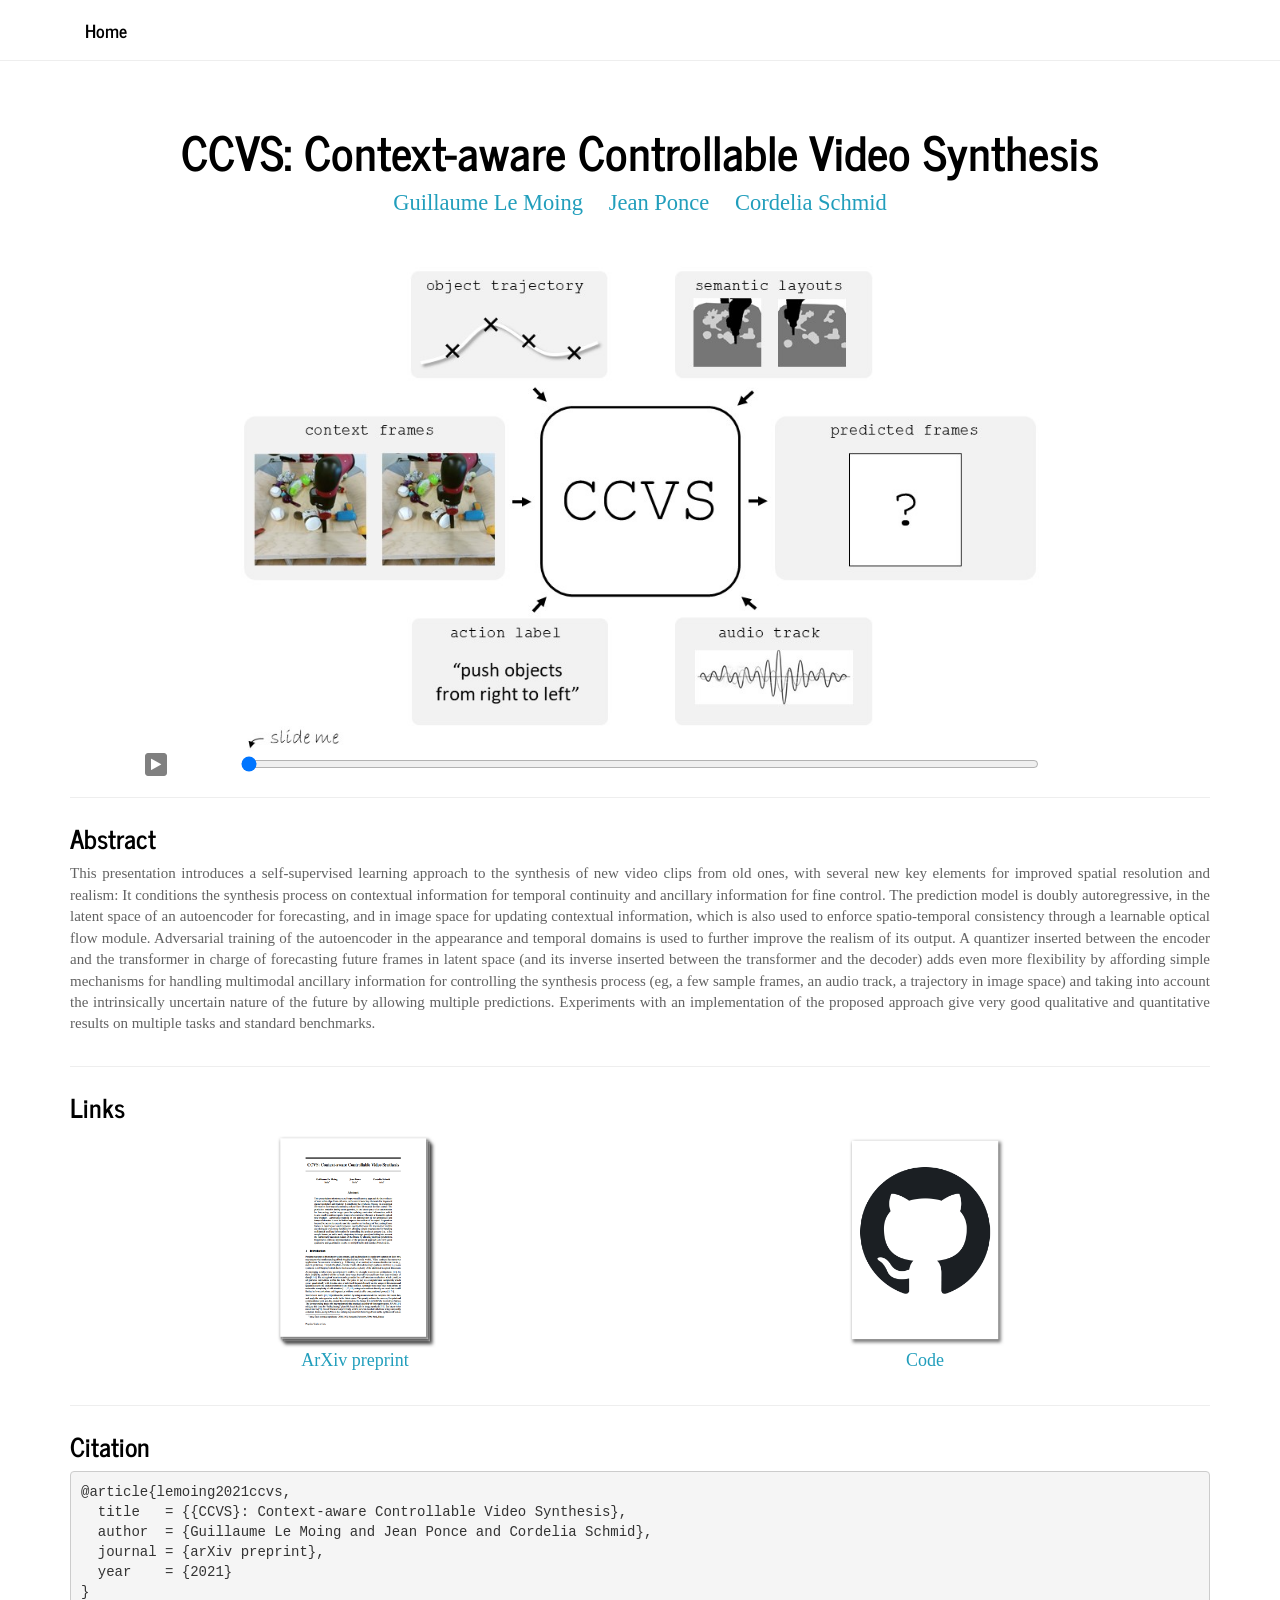
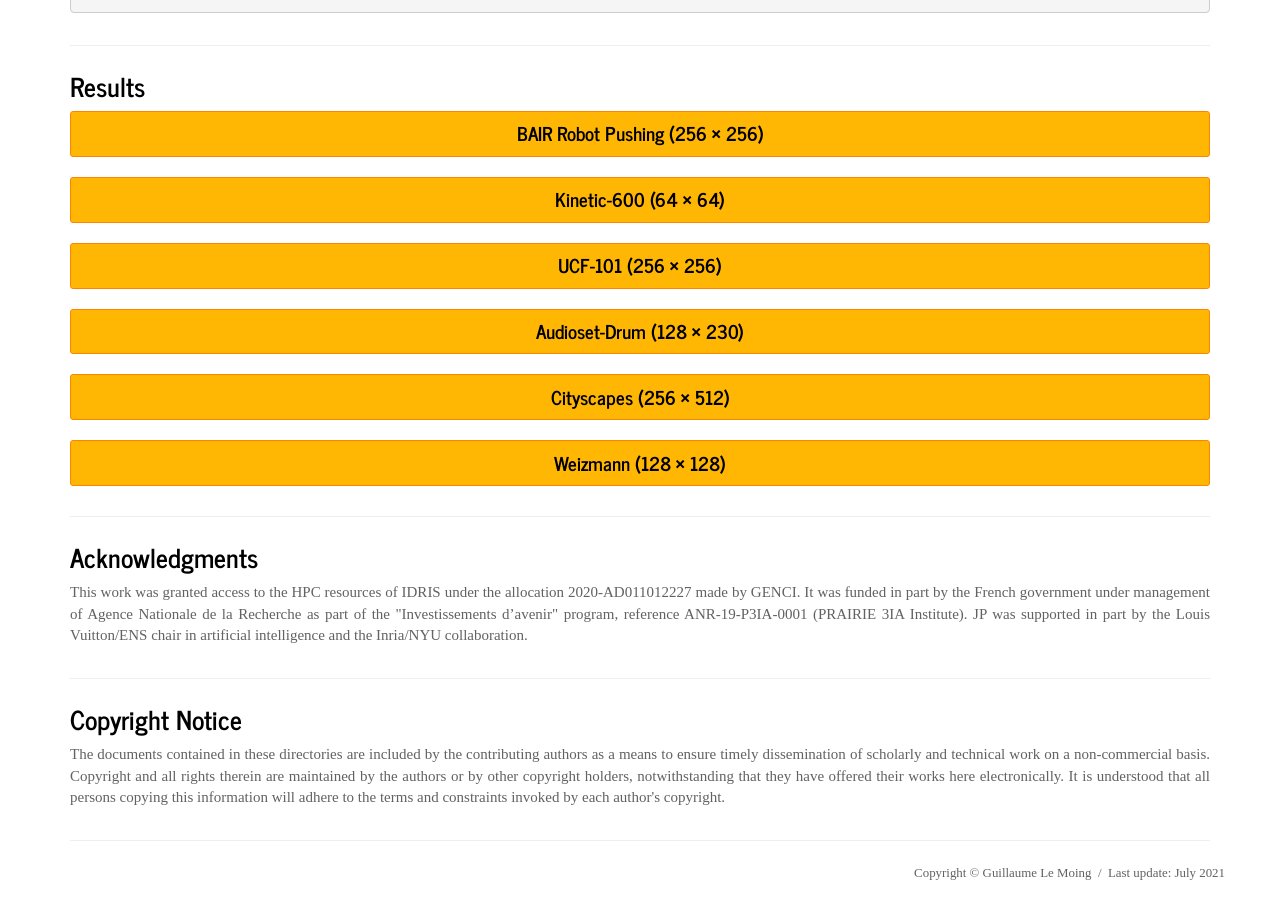
==== commit bfcb4cba: "code release" ====
--- a/ccvs/index.html
+++ b/ccvs/index.html
@@ -101,8 +101,7 @@
             </div>
             <div class="col-md-6">
                 <img style='width: 30%; object-fit: contain; display: block; margin-left: auto; margin-right: auto;' src="../content/media/code.png" alt="code">
-<!--                <p style="text-align:center; font-size: 1.2em; margin-bottom: 10px;"><a href="https://github.com/16lemoing/ccvs">Code</a></p>-->
-                <p style="text-align:center; font-size: 1.2em; margin-bottom: 10px;">Coming soon</p>
+                <p style="text-align:center; font-size: 1.2em; margin-bottom: 10px;"><a href="https://github.com/16lemoing/ccvs">Code</a></p>
             </div>
         </div>
     </div>
@@ -113,7 +112,7 @@
         <div class="col-md-12">
             <h3>Citation</h3>
             <pre><tt>@article{lemoing2021ccvs,
-  title &nbsp&nbsp= {CCVS: Context-aware Controllable Video Synthesis},
+  title &nbsp&nbsp= {{CCVS}: Context-aware Controllable Video Synthesis},
   author  = {Guillaume Le Moing and Jean Ponce and Cordelia Schmid},
   journal = {arXiv preprint},
   year &nbsp&nbsp&nbsp= {2021}
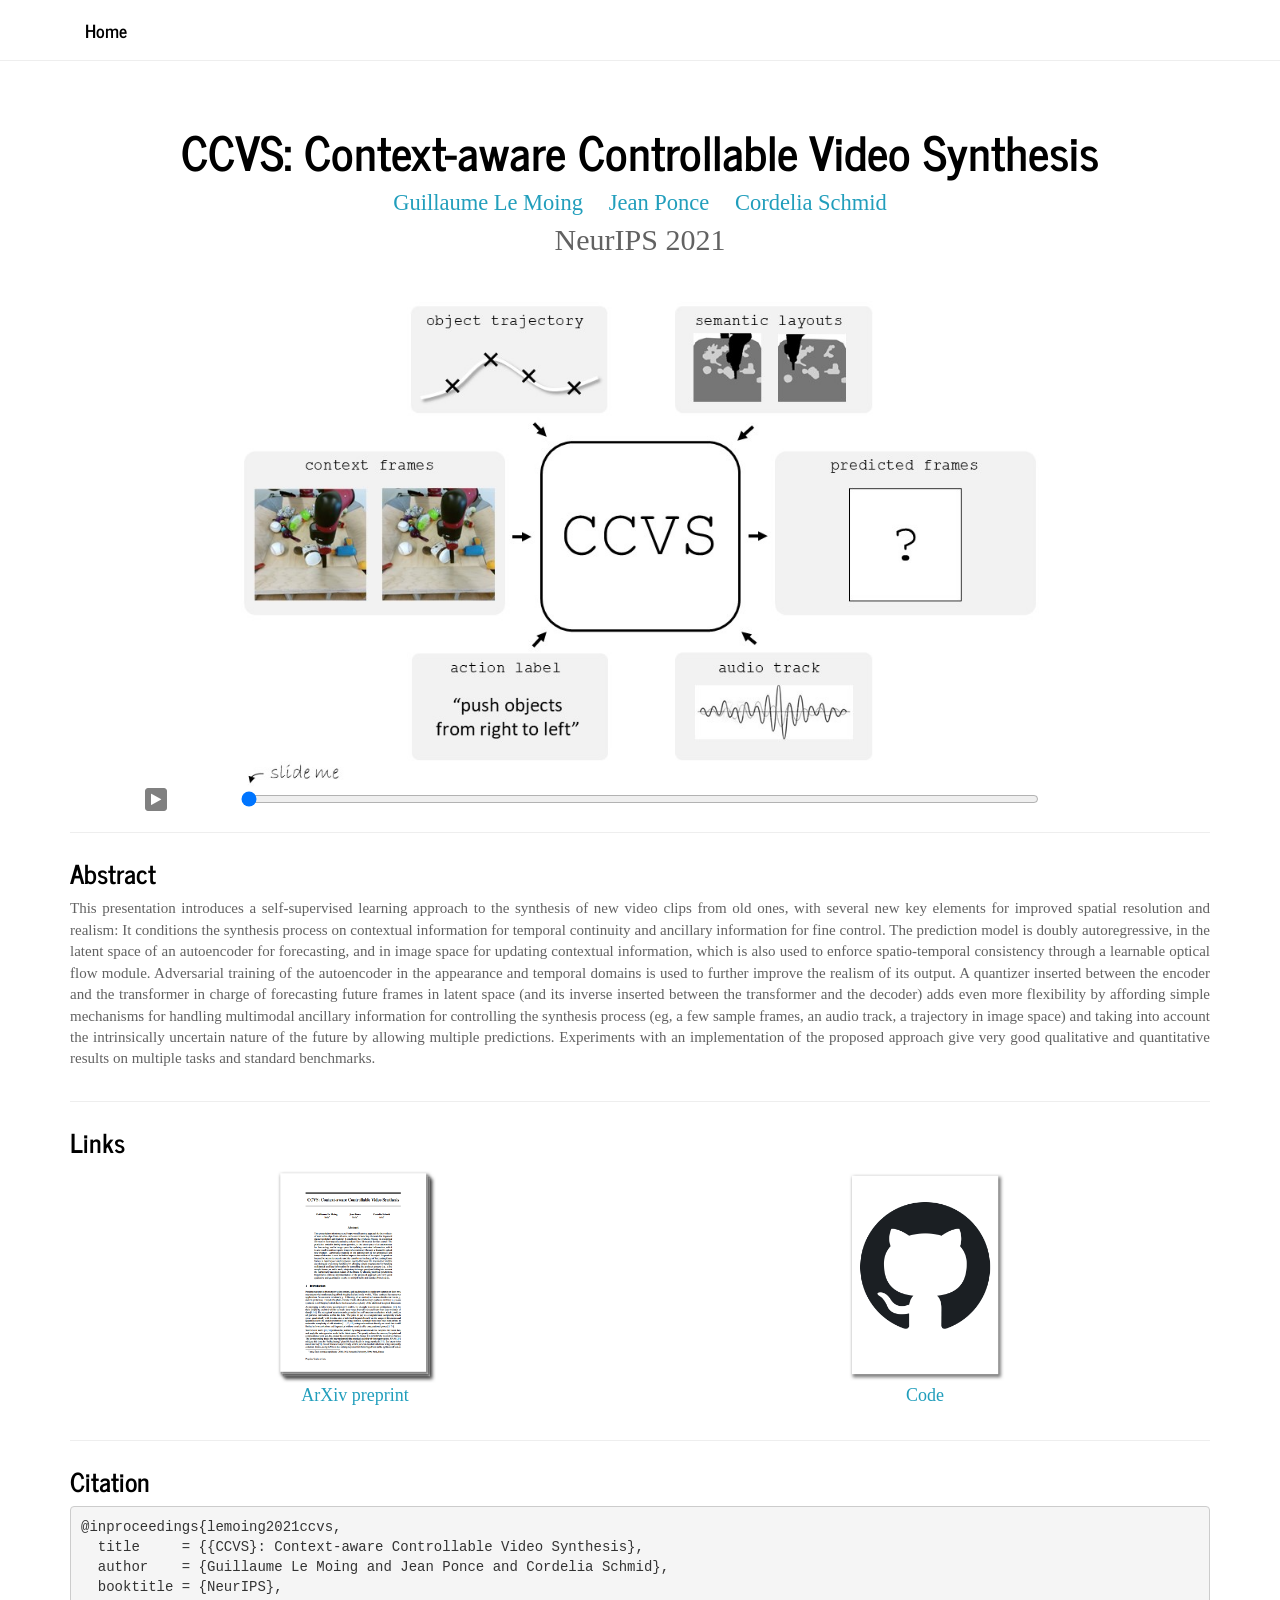
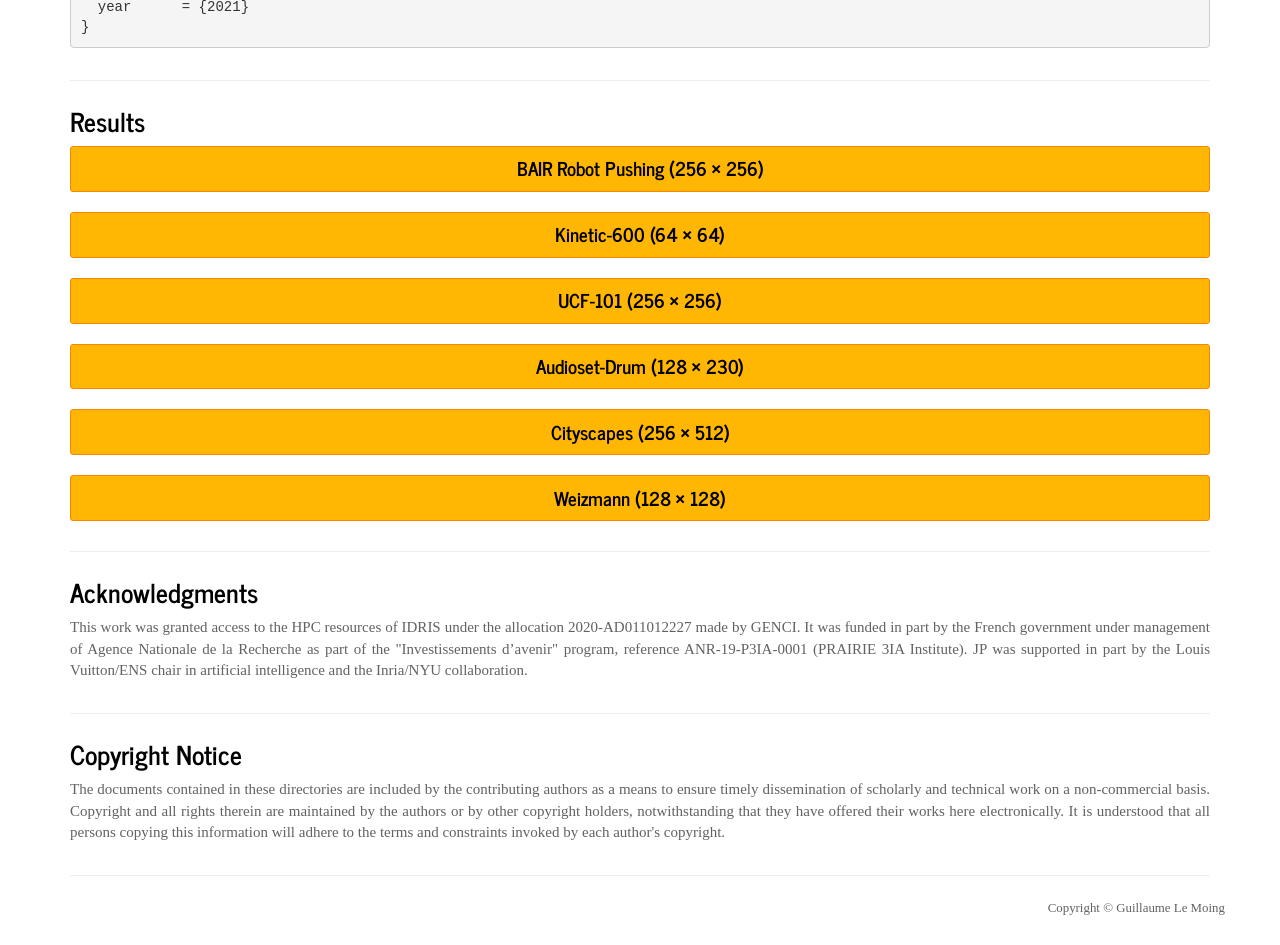
==== commit bfadd3b8: "neurips release" ====
--- a/ccvs/index.html
+++ b/ccvs/index.html
@@ -46,11 +46,17 @@
         </div>
     </div>
 
-    <div class="text-center" style="font-size: 1.5em; margin-bottom: 60px;">
+    <div class="text-center" style="font-size: 1.5em; margin-bottom: 10px;">
         <div class="col-md-12">
             <a href="https://16lemoing.github.io" style="margin-right: 20px;">Guillaume Le Moing</a>
             <a href="https://www.di.ens.fr/~ponce" style="margin-right: 20px;">Jean Ponce</a>
             <a href="https://thoth.inrialpes.fr/~schmid">Cordelia Schmid</a>
+        </div>
+    </div>
+
+    <div class="row">
+        <div class="col-md-12">
+            <p style="text-align:center; font-size: 2em;margin-bottom: 20px;">NeurIPS 2021</p>
         </div>
     </div>
 
@@ -111,11 +117,11 @@
     <div class="row" style="padding-top:60px; margin-top:-60px;">
         <div class="col-md-12">
             <h3>Citation</h3>
-            <pre><tt>@article{lemoing2021ccvs,
-  title &nbsp&nbsp= {{CCVS}: Context-aware Controllable Video Synthesis},
-  author  = {Guillaume Le Moing and Jean Ponce and Cordelia Schmid},
-  journal = {arXiv preprint},
-  year &nbsp&nbsp&nbsp= {2021}
+            <pre><tt>@inproceedings{lemoing2021ccvs,
+  title &nbsp&nbsp&nbsp&nbsp= {{CCVS}: Context-aware Controllable Video Synthesis},
+  author &nbsp&nbsp = {Guillaume Le Moing and Jean Ponce and Cordelia Schmid},
+  booktitle = {NeurIPS},
+  year &nbsp&nbsp&nbsp&nbsp&nbsp= {2021}
 }</tt></pre>
         </div>
     </div>
@@ -1012,7 +1018,7 @@
 
     <div class="container">
         <footer>
-            <p align="right"><small>Copyright © Guillaume Le Moing &nbsp;/&nbsp; Last update: July 2021</small></p>
+            <p align="right"><small>Copyright © Guillaume Le Moing</p>
         </footer>
         <div style="height:10px;"></div>
     </div>
